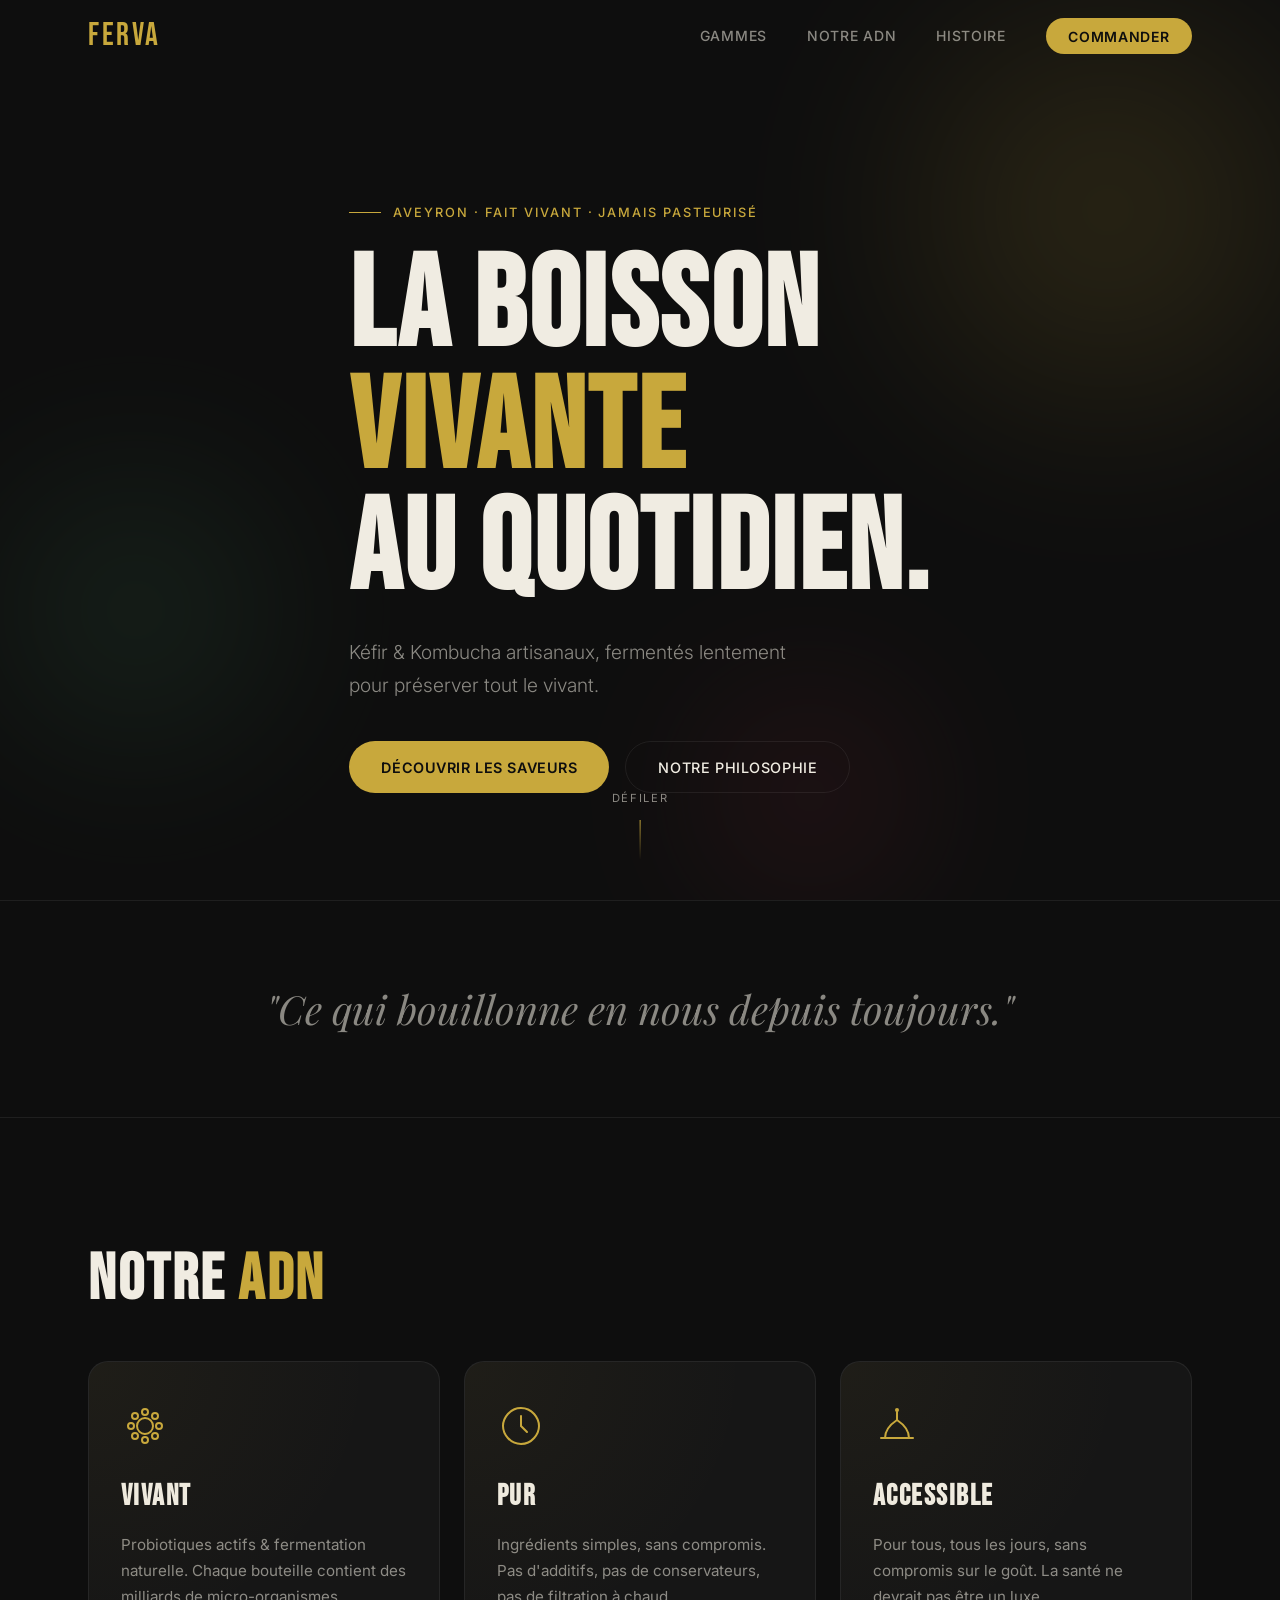
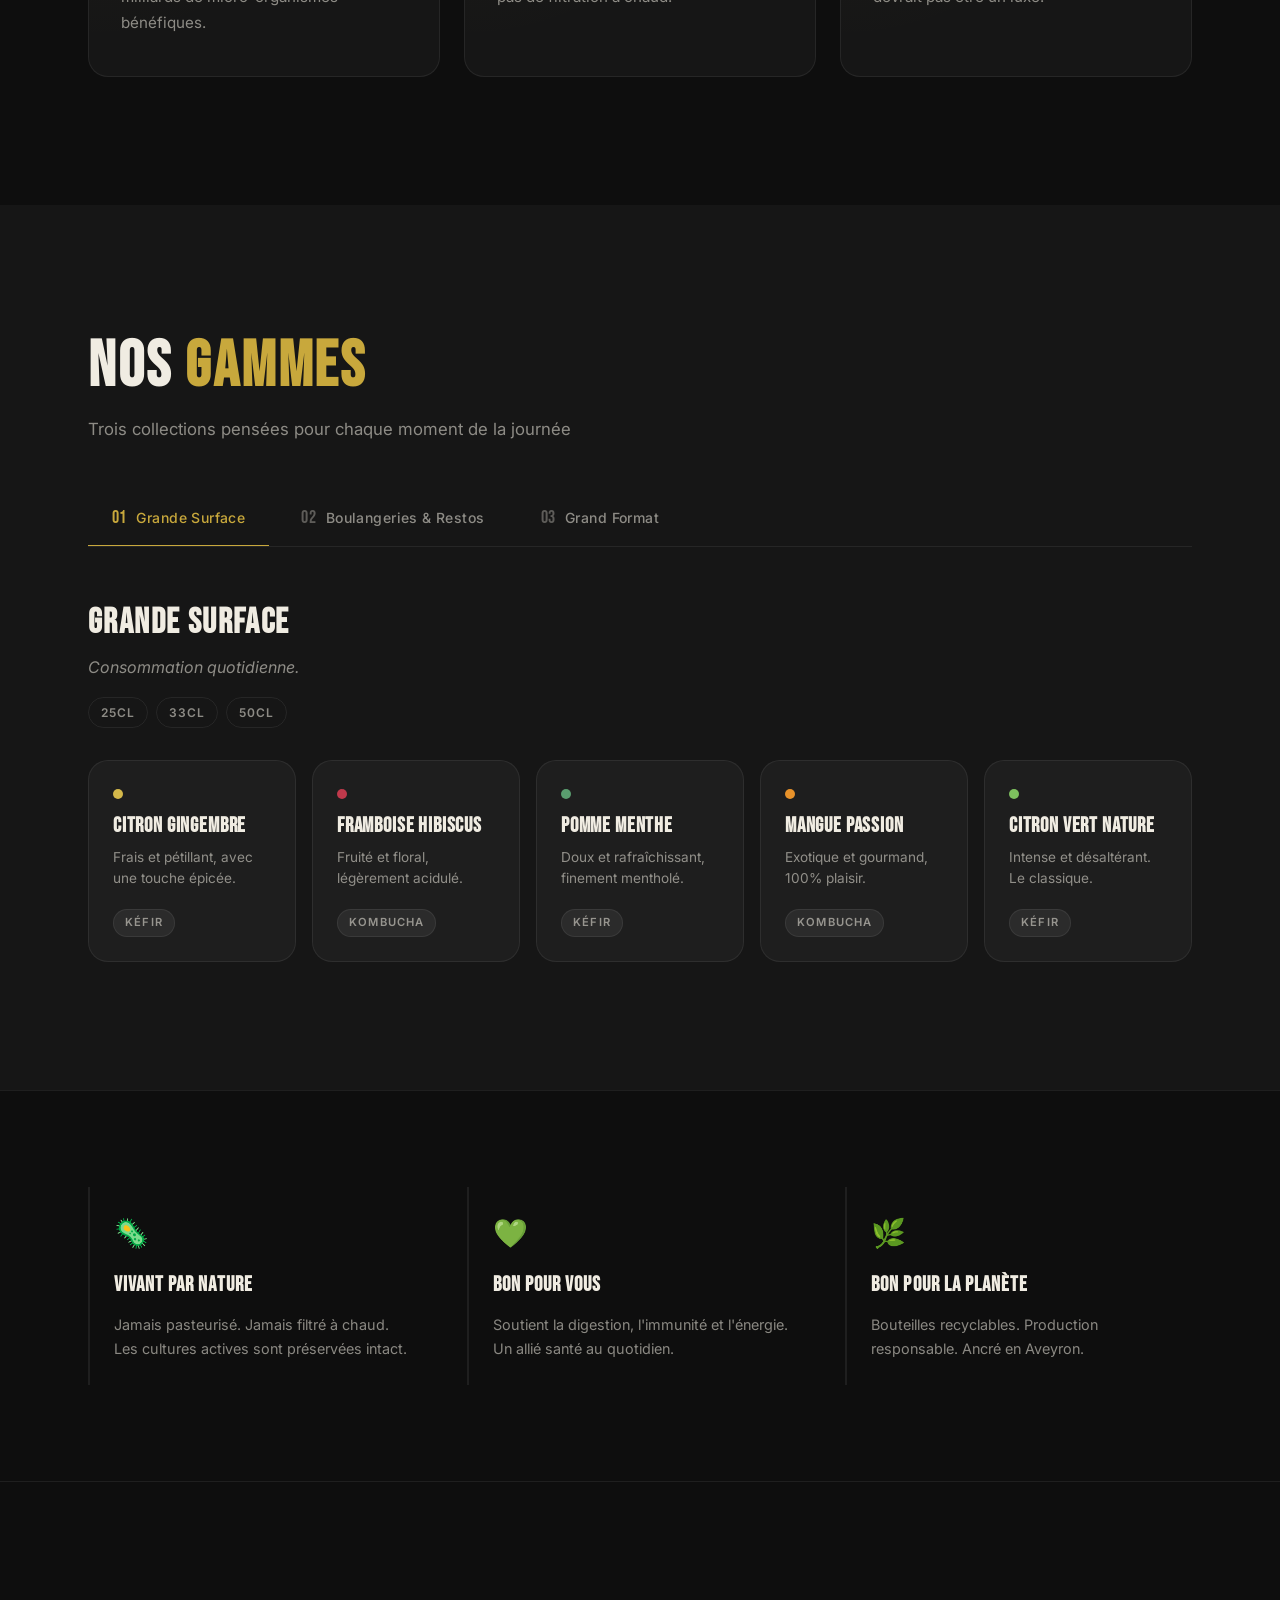
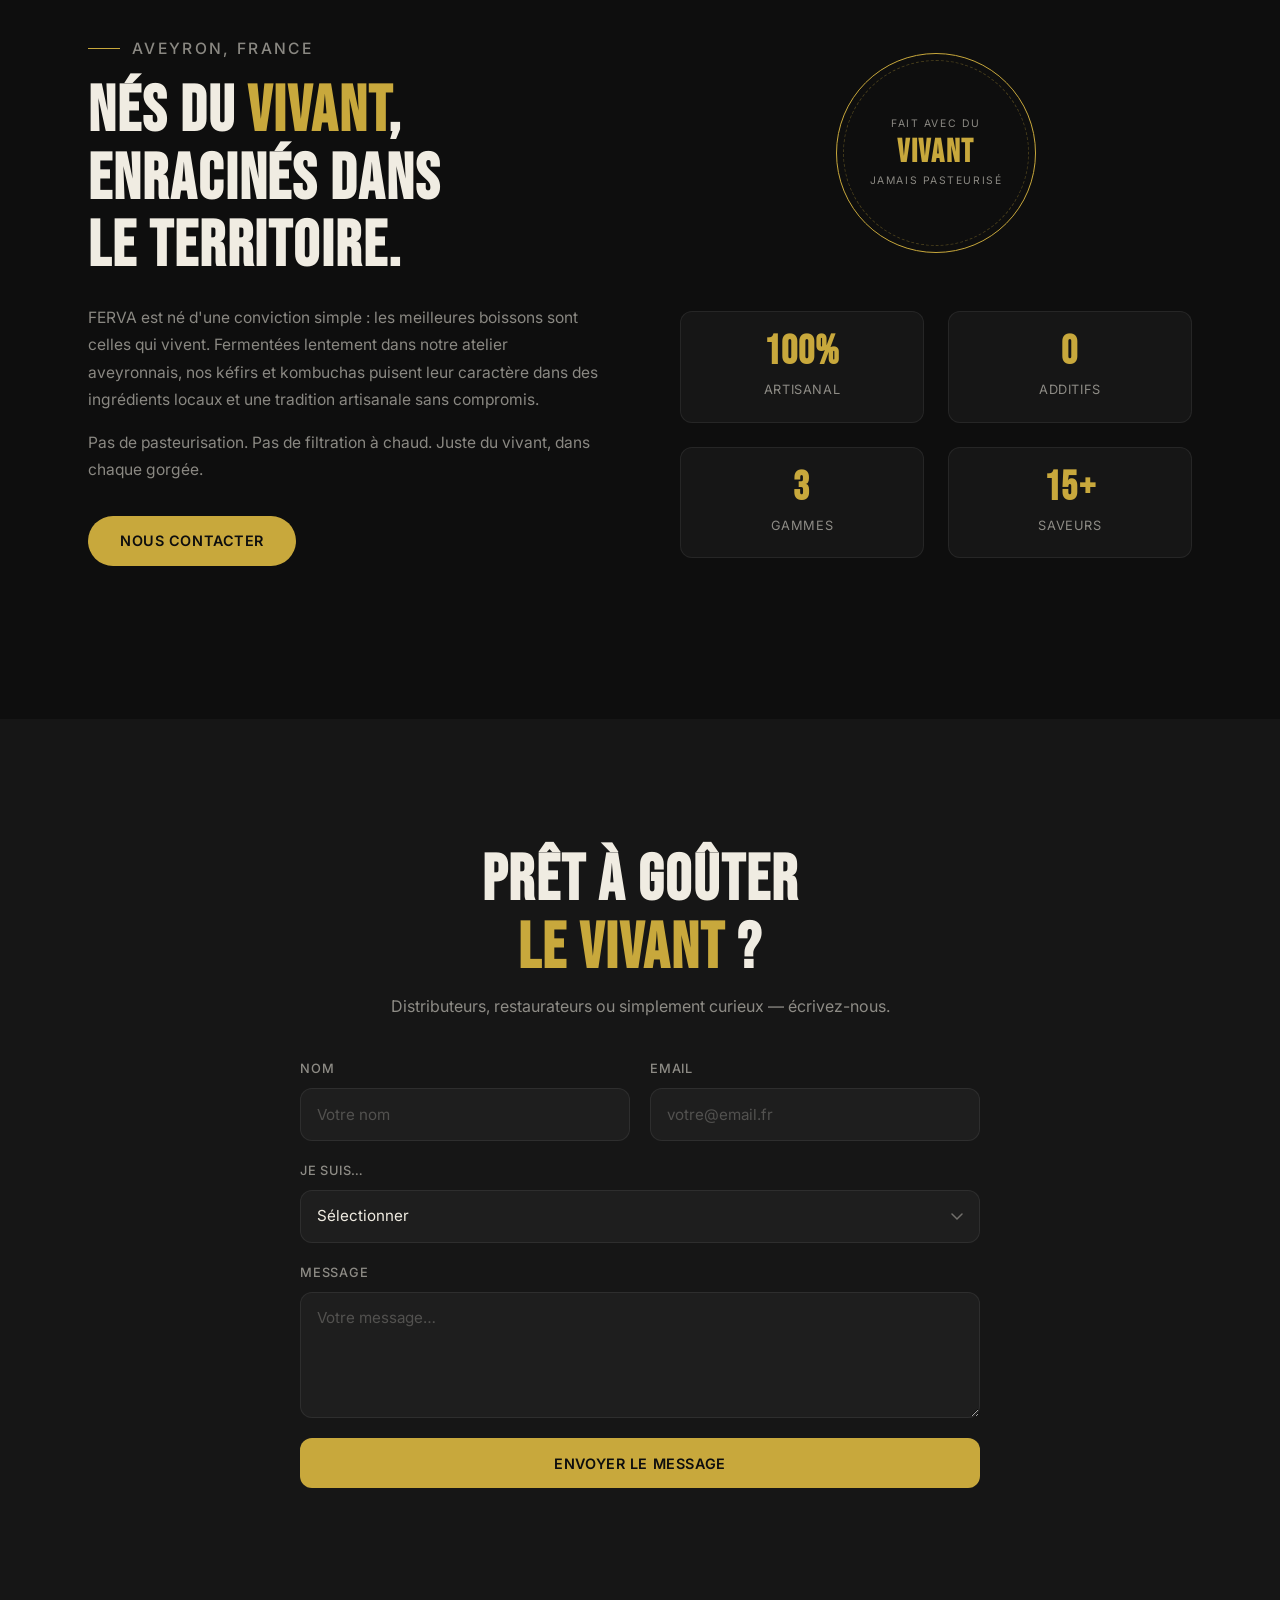
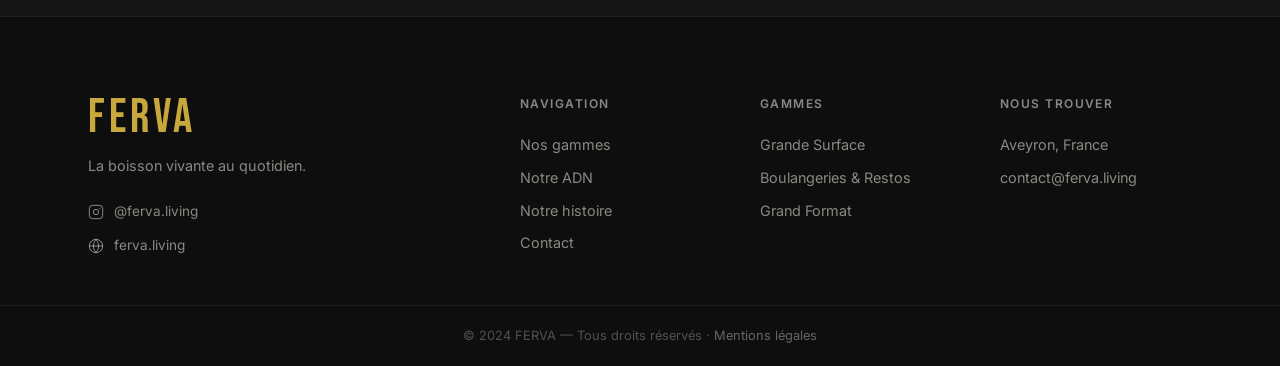
==== ferva-website/ferva-standalone.html @ 30a3aa85 "feat: version standalone tout-en-un (HTML + CSS + JS inline) https://claude.ai/code/session_018pB735" ====
<!DOCTYPE html>
<html lang="fr">
<head>
  <meta charset="UTF-8" />
  <meta name="viewport" content="width=device-width, initial-scale=1.0" />
  <title>FERVA — La Boisson Vivante</title>
  <meta name="description" content="FERVA, kéfir & kombucha artisanaux fabriqués en Aveyron. Jamais pasteurisé, toujours vivant." />
  <link rel="preconnect" href="https://fonts.googleapis.com" />
  <link rel="preconnect" href="https://fonts.gstatic.com" crossorigin />
  <link href="https://fonts.googleapis.com/css2?family=Bebas+Neue&family=Inter:wght@300;400;500;600&family=Playfair+Display:ital,wght@0,700;1,400&display=swap" rel="stylesheet" />
  <style>
/* ===== RESET & BASE ===== */
*, *::before, *::after { box-sizing: border-box; margin: 0; padding: 0; }

:root {
  --bg: #0e0e0e;
  --bg2: #161616;
  --bg3: #1e1e1e;
  --border: rgba(255,255,255,0.07);
  --text: #f0ece2;
  --text-muted: rgba(240,236,226,0.55);
  --accent: #c8a83c;
  --accent-light: #e2c96a;
  --accent-dark: #a0852a;
  --green: #4e9a6a;
  --radius: 12px;
  --radius-lg: 20px;
  --transition: 0.3s cubic-bezier(0.4, 0, 0.2, 1);
  --font-display: 'Bebas Neue', sans-serif;
  --font-body: 'Inter', sans-serif;
  --font-serif: 'Playfair Display', serif;
}

html { scroll-behavior: smooth; font-size: 16px; }

body {
  background: var(--bg);
  color: var(--text);
  font-family: var(--font-body);
  font-weight: 400;
  line-height: 1.6;
  overflow-x: hidden;
}

a { color: inherit; text-decoration: none; }
img { display: block; max-width: 100%; }
button { cursor: pointer; font: inherit; border: none; background: none; }

.container {
  max-width: 1200px;
  margin: 0 auto;
  padding: 0 clamp(1.5rem, 5vw, 3rem);
}

.accent { color: var(--accent); }

/* ===== NAVBAR ===== */
#navbar {
  position: fixed;
  top: 0; left: 0; right: 0;
  z-index: 100;
  padding: 1.25rem 0;
  transition: background var(--transition), backdrop-filter var(--transition), padding var(--transition);
}

#navbar.scrolled {
  background: rgba(14, 14, 14, 0.9);
  backdrop-filter: blur(12px);
  -webkit-backdrop-filter: blur(12px);
  padding: 0.75rem 0;
  border-bottom: 1px solid var(--border);
}

.nav-inner {
  max-width: 1200px;
  margin: 0 auto;
  padding: 0 clamp(1.5rem, 5vw, 3rem);
  display: flex;
  align-items: center;
  justify-content: space-between;
}

.logo {
  font-family: var(--font-display);
  font-size: 2rem;
  letter-spacing: 0.08em;
  color: var(--accent);
  line-height: 1;
}

.nav-links {
  display: flex;
  align-items: center;
  gap: 2.5rem;
  list-style: none;
}

.nav-links a {
  font-size: 0.875rem;
  font-weight: 500;
  letter-spacing: 0.05em;
  text-transform: uppercase;
  color: var(--text-muted);
  transition: color var(--transition);
}

.nav-links a:hover { color: var(--text); }

.btn-nav {
  background: var(--accent);
  color: var(--bg) !important;
  padding: 0.6rem 1.4rem;
  border-radius: 50px;
  font-weight: 600 !important;
  transition: background var(--transition), transform var(--transition) !important;
}

.btn-nav:hover { background: var(--accent-light) !important; transform: translateY(-1px); }

.burger { display: none; flex-direction: column; gap: 5px; padding: 4px; }

.burger span {
  display: block; width: 24px; height: 2px;
  background: var(--text); border-radius: 2px;
  transition: transform var(--transition), opacity var(--transition);
}

/* ===== BUTTONS ===== */
.btn-primary {
  display: inline-flex; align-items: center; gap: 0.5rem;
  background: var(--accent); color: #0e0e0e;
  font-weight: 600; font-size: 0.9rem;
  letter-spacing: 0.04em; text-transform: uppercase;
  padding: 0.85rem 2rem; border-radius: 50px;
  transition: background var(--transition), transform var(--transition), box-shadow var(--transition);
}

.btn-primary:hover {
  background: var(--accent-light);
  transform: translateY(-2px);
  box-shadow: 0 8px 32px rgba(200, 168, 60, 0.3);
}

.btn-ghost {
  display: inline-flex; align-items: center; gap: 0.5rem;
  background: transparent; color: var(--text);
  font-weight: 500; font-size: 0.9rem;
  letter-spacing: 0.04em; text-transform: uppercase;
  padding: 0.85rem 2rem; border-radius: 50px;
  border: 1px solid var(--border);
  transition: border-color var(--transition), background var(--transition), transform var(--transition);
}

.btn-ghost:hover {
  border-color: var(--accent);
  background: rgba(200,168,60,0.06);
  transform: translateY(-2px);
}

.btn-full { width: 100%; justify-content: center; border-radius: var(--radius); }

/* ===== SECTION TITLES ===== */
.section-title {
  font-family: var(--font-display);
  font-size: clamp(2.5rem, 5vw, 4rem);
  letter-spacing: 0.04em; line-height: 1.05; margin-bottom: 1rem;
}

.section-sub { color: var(--text-muted); font-size: 1.05rem; margin-bottom: 3rem; max-width: 500px; }

/* ===== HERO ===== */
#hero {
  position: relative; min-height: 100svh;
  display: flex; align-items: center;
  overflow: hidden; padding-top: 6rem;
}

.hero-bg { position: absolute; inset: 0; pointer-events: none; }

.bubble {
  position: absolute; border-radius: 50%;
  filter: blur(80px); opacity: 0.18;
  animation: float 8s ease-in-out infinite;
}

.b1 { width: 600px; height: 600px; background: radial-gradient(circle, #c8a83c, transparent 70%); top: -10%; right: -10%; animation-delay: 0s; }
.b2 { width: 400px; height: 400px; background: radial-gradient(circle, #4e9a6a, transparent 70%); bottom: 10%; left: -5%; animation-delay: 3s; }
.b3 { width: 300px; height: 300px; background: radial-gradient(circle, #c0394b, transparent 70%); bottom: -5%; right: 25%; animation-delay: 5s; }

@keyframes float {
  0%, 100% { transform: translateY(0) scale(1); }
  50% { transform: translateY(-30px) scale(1.05); }
}

.hero-content { position: relative; z-index: 1; max-width: 1200px; margin: 0 auto; padding: 0 clamp(1.5rem, 5vw, 3rem); }

.hero-eyebrow {
  font-size: 0.8rem; font-weight: 500;
  letter-spacing: 0.15em; text-transform: uppercase;
  color: var(--accent); margin-bottom: 1.5rem;
  display: flex; align-items: center; gap: 0.75rem;
}

.hero-eyebrow::before { content: ''; display: block; width: 32px; height: 1px; background: var(--accent); }

h1 {
  font-family: var(--font-display);
  font-size: clamp(4rem, 10vw, 9rem);
  line-height: 0.95; letter-spacing: 0.02em; margin-bottom: 1.5rem;
}

.hero-sub { font-size: clamp(1rem, 2vw, 1.2rem); color: var(--text-muted); max-width: 480px; margin-bottom: 2.5rem; font-weight: 300; line-height: 1.7; }

.hero-cta { display: flex; gap: 1rem; flex-wrap: wrap; }

.hero-scroll {
  position: absolute; bottom: 2.5rem; left: 50%; transform: translateX(-50%);
  display: flex; flex-direction: column; align-items: center; gap: 0.75rem; z-index: 1;
}

.hero-scroll span { font-size: 0.7rem; letter-spacing: 0.15em; text-transform: uppercase; color: var(--text-muted); }

.scroll-line {
  width: 1px; height: 40px;
  background: linear-gradient(to bottom, var(--accent), transparent);
  animation: scrollPulse 2s ease-in-out infinite;
}

@keyframes scrollPulse {
  0%, 100% { opacity: 0.4; transform: scaleY(1); }
  50% { opacity: 1; transform: scaleY(1.1); }
}

/* ===== MANIFESTE ===== */
#manifeste { padding: 5rem 0; border-top: 1px solid var(--border); border-bottom: 1px solid var(--border); }

.manifeste-text {
  font-family: var(--font-serif); font-style: italic;
  font-size: clamp(1.5rem, 4vw, 2.5rem);
  color: var(--text-muted); text-align: center;
  max-width: 800px; margin: 0 auto; line-height: 1.4;
}

/* ===== VALEURS ===== */
#valeurs { padding: clamp(5rem, 10vw, 8rem) 0; }

.valeurs-grid { display: grid; grid-template-columns: repeat(auto-fit, minmax(280px, 1fr)); gap: 1.5rem; margin-top: 3rem; }

.valeur-card {
  background: var(--bg2); border: 1px solid var(--border);
  border-radius: var(--radius-lg); padding: 2.5rem 2rem;
  transition: border-color var(--transition), transform var(--transition);
  position: relative; overflow: hidden;
}

.valeur-card::before {
  content: ''; position: absolute; inset: 0;
  background: radial-gradient(circle at top left, rgba(200,168,60,0.05), transparent 60%);
  pointer-events: none;
}

.valeur-card:hover { border-color: rgba(200,168,60,0.3); transform: translateY(-4px); }

.valeur-icon { width: 48px; height: 48px; color: var(--accent); margin-bottom: 1.5rem; }

.valeur-card h3 { font-family: var(--font-display); font-size: 1.8rem; letter-spacing: 0.05em; margin-bottom: 0.75rem; }
.valeur-card p { color: var(--text-muted); font-size: 0.95rem; line-height: 1.7; }

/* ===== GAMMES ===== */
#gammes { padding: clamp(5rem, 10vw, 8rem) 0; background: var(--bg2); }

.tabs-wrapper { margin-top: 2.5rem; }

.tabs {
  display: flex; gap: 0.5rem;
  border-bottom: 1px solid var(--border);
  margin-bottom: 3rem; overflow-x: auto; scrollbar-width: none;
}
.tabs::-webkit-scrollbar { display: none; }

.tab {
  display: flex; align-items: baseline; gap: 0.6rem;
  padding: 1rem 1.5rem; font-size: 0.875rem; font-weight: 500;
  color: var(--text-muted); border-bottom: 2px solid transparent;
  margin-bottom: -1px; white-space: nowrap;
  transition: color var(--transition), border-color var(--transition);
  letter-spacing: 0.03em;
}
.tab:hover { color: var(--text); }
.tab.active { color: var(--accent); border-bottom-color: var(--accent); }

.tab-num { font-family: var(--font-display); font-size: 1.1rem; line-height: 1; color: inherit; opacity: 0.6; }
.tab.active .tab-num { opacity: 1; }

.tab-panel { display: none; }
.tab-panel.active { display: block; animation: fadeInUp 0.4s ease both; }

@keyframes fadeInUp {
  from { opacity: 0; transform: translateY(16px); }
  to   { opacity: 1; transform: translateY(0); }
}

.gamme-header { margin-bottom: 2rem; }
.gamme-header h3 { font-family: var(--font-display); font-size: 2.2rem; letter-spacing: 0.04em; margin-bottom: 0.25rem; }
.gamme-desc { color: var(--text-muted); font-style: italic; margin-bottom: 1rem; }

.formats { display: flex; gap: 0.5rem; }
.formats span {
  font-size: 0.75rem; font-weight: 600; letter-spacing: 0.08em; text-transform: uppercase;
  padding: 0.3rem 0.75rem; border: 1px solid var(--border); border-radius: 50px; color: var(--text-muted);
}

.produits-grid { display: grid; grid-template-columns: repeat(auto-fill, minmax(200px, 1fr)); gap: 1rem; }

.produit-card {
  position: relative; background: var(--bg3); border: 1px solid var(--border);
  border-radius: var(--radius-lg); padding: 1.75rem 1.5rem 1.5rem;
  transition: border-color var(--transition), transform var(--transition), box-shadow var(--transition);
  overflow: hidden; cursor: default;
}

.produit-color { position: absolute; inset: 0; opacity: 0; transition: opacity var(--transition); }
.produit-card:hover .produit-color { opacity: 1; }
.produit-card:hover { transform: translateY(-4px); box-shadow: 0 12px 40px rgba(0,0,0,0.4); }

.produit-dot { width: 10px; height: 10px; border-radius: 50%; margin-bottom: 1rem; position: relative; z-index: 1; }

.produit-card h4 { font-family: var(--font-display); font-size: 1.3rem; letter-spacing: 0.04em; line-height: 1.1; margin-bottom: 0.6rem; position: relative; z-index: 1; }
.produit-card p { font-size: 0.85rem; color: var(--text-muted); line-height: 1.5; margin-bottom: 1.25rem; position: relative; z-index: 1; }

.produit-tag {
  display: inline-block; font-size: 0.7rem; font-weight: 600;
  letter-spacing: 0.1em; text-transform: uppercase;
  padding: 0.25rem 0.7rem; border-radius: 50px;
  background: rgba(255,255,255,0.06); border: 1px solid var(--border);
  color: var(--text-muted); position: relative; z-index: 1;
}

/* ===== BIENFAITS ===== */
#bienfaits { padding: clamp(4rem, 8vw, 6rem) 0; border-top: 1px solid var(--border); border-bottom: 1px solid var(--border); }

.bienfaits-grid { display: grid; grid-template-columns: repeat(auto-fit, minmax(240px, 1fr)); gap: 2rem; }

.bienfait {
  display: flex; flex-direction: column; gap: 0.75rem;
  padding: 1.5rem; border-left: 2px solid var(--border);
  transition: border-color var(--transition);
}
.bienfait:hover { border-left-color: var(--accent); }
.bienfait-icon { font-size: 1.75rem; }
.bienfait h4 { font-family: var(--font-display); font-size: 1.3rem; letter-spacing: 0.05em; }
.bienfait p { font-size: 0.9rem; color: var(--text-muted); line-height: 1.65; }

/* ===== HISTOIRE ===== */
#histoire { padding: clamp(5rem, 12vw, 10rem) 0; }

.histoire-inner { display: grid; grid-template-columns: 1fr 1fr; gap: 5rem; align-items: center; }

.histoire-eyebrow {
  font-size: 0.8rem; font-weight: 500; letter-spacing: 0.15em; text-transform: uppercase;
  color: var(--accent); margin-bottom: 1.5rem;
  display: flex; align-items: center; gap: 0.75rem;
}
.histoire-eyebrow::before { content: ''; display: block; width: 32px; height: 1px; background: var(--accent); }

.histoire-text h2 { font-family: var(--font-display); font-size: clamp(2.5rem, 5vw, 4rem); line-height: 1.05; letter-spacing: 0.03em; margin-bottom: 1.5rem; }
.histoire-text p { color: var(--text-muted); margin-bottom: 1rem; font-size: 0.975rem; line-height: 1.75; }
.histoire-text .btn-primary { margin-top: 1rem; }

.histoire-visual { display: flex; flex-direction: column; align-items: center; gap: 3rem; }

.histoire-badge { position: relative; width: 220px; height: 220px; display: flex; align-items: center; justify-content: center; }

.badge-ring {
  width: 200px; height: 200px; border-radius: 50%;
  border: 1px solid var(--accent);
  display: flex; flex-direction: column; align-items: center; justify-content: center;
  gap: 0.25rem; text-align: center; padding: 1.5rem;
  animation: spin 20s linear infinite; position: relative;
}
.badge-ring::before {
  content: ''; position: absolute; inset: 6px; border-radius: 50%;
  border: 1px dashed rgba(200,168,60,0.3);
}
.badge-ring span { font-size: 0.65rem; letter-spacing: 0.15em; text-transform: uppercase; color: var(--text-muted); }
.badge-ring strong { font-family: var(--font-display); font-size: 2rem; color: var(--accent); letter-spacing: 0.05em; line-height: 1; }

@keyframes spin { from { transform: rotate(0deg); } to { transform: rotate(360deg); } }

.histoire-stats { display: grid; grid-template-columns: 1fr 1fr; gap: 1.5rem; width: 100%; }

.stat {
  background: var(--bg2); border: 1px solid var(--border);
  border-radius: var(--radius); padding: 1.25rem 1.5rem;
  text-align: center; transition: border-color var(--transition);
}
.stat:hover { border-color: rgba(200,168,60,0.3); }
.stat strong { display: block; font-family: var(--font-display); font-size: 2.5rem; color: var(--accent); letter-spacing: 0.03em; line-height: 1; margin-bottom: 0.25rem; }
.stat span { font-size: 0.8rem; color: var(--text-muted); letter-spacing: 0.05em; text-transform: uppercase; }

/* ===== CONTACT ===== */
#contact { padding: clamp(5rem, 10vw, 8rem) 0; background: var(--bg2); }

.contact-card { max-width: 680px; margin: 0 auto; text-align: center; }
.contact-card h2 { font-family: var(--font-display); font-size: clamp(2.5rem, 5vw, 4rem); letter-spacing: 0.03em; line-height: 1.05; margin-bottom: 0.75rem; }
.contact-card > p { color: var(--text-muted); margin-bottom: 2.5rem; font-size: 1rem; }

.contact-form { text-align: left; display: flex; flex-direction: column; gap: 1.25rem; }
.form-row { display: grid; grid-template-columns: 1fr 1fr; gap: 1.25rem; }
.form-group { display: flex; flex-direction: column; gap: 0.5rem; }

.form-group label { font-size: 0.8rem; font-weight: 500; letter-spacing: 0.06em; text-transform: uppercase; color: var(--text-muted); }

.form-group input, .form-group select, .form-group textarea {
  background: var(--bg3); border: 1px solid var(--border);
  border-radius: var(--radius); padding: 0.85rem 1rem;
  color: var(--text); font: inherit; font-size: 0.95rem;
  transition: border-color var(--transition), box-shadow var(--transition);
  appearance: none; outline: none; resize: vertical;
}

.form-group select {
  background-image: url("data:image/svg+xml,%3Csvg xmlns='http://www.w3.org/2000/svg' width='12' height='8' viewBox='0 0 12 8'%3E%3Cpath d='M1 1l5 5 5-5' stroke='rgba(240,236,226,0.4)' stroke-width='1.5' fill='none' stroke-linecap='round'/%3E%3C/svg%3E");
  background-repeat: no-repeat; background-position: right 1rem center; padding-right: 2.5rem;
}

.form-group input::placeholder, .form-group textarea::placeholder { color: rgba(240,236,226,0.25); }

.form-group input:focus, .form-group select:focus, .form-group textarea:focus {
  border-color: var(--accent); box-shadow: 0 0 0 3px rgba(200,168,60,0.12);
}

.form-success {
  background: rgba(78,154,106,0.12); border: 1px solid rgba(78,154,106,0.3);
  border-radius: var(--radius); padding: 1rem 1.25rem;
  color: #7fd4a0; font-size: 0.9rem; text-align: center; display: none;
}
.form-success.visible { display: block; animation: fadeInUp 0.4s ease both; }

/* ===== FOOTER ===== */
#footer { padding-top: clamp(3rem, 6vw, 5rem); border-top: 1px solid var(--border); }

.footer-inner { display: grid; grid-template-columns: 2fr 1fr 1fr 1fr; gap: 3rem; padding-bottom: 3rem; }

.footer-logo { font-family: var(--font-display); font-size: 3rem; letter-spacing: 0.08em; color: var(--accent); line-height: 1; margin-bottom: 0.75rem; }
.footer-brand p { color: var(--text-muted); font-size: 0.9rem; margin-bottom: 1.5rem; line-height: 1.6; }

.footer-socials { display: flex; flex-direction: column; gap: 0.75rem; }
.footer-socials a { display: flex; align-items: center; gap: 0.6rem; font-size: 0.85rem; color: var(--text-muted); transition: color var(--transition); }
.footer-socials a:hover { color: var(--accent); }
.footer-socials svg { width: 16px; height: 16px; flex-shrink: 0; }

.footer-nav h5 { font-size: 0.75rem; font-weight: 600; letter-spacing: 0.12em; text-transform: uppercase; color: var(--text-muted); margin-bottom: 1.25rem; }
.footer-nav ul { list-style: none; display: flex; flex-direction: column; gap: 0.6rem; }
.footer-nav li, .footer-nav a { font-size: 0.9rem; color: var(--text-muted); transition: color var(--transition); }
.footer-nav a:hover { color: var(--text); }

.footer-bottom { border-top: 1px solid var(--border); padding: 1.25rem 0; text-align: center; }
.footer-bottom p { font-size: 0.8rem; color: rgba(240,236,226,0.3); }
.footer-bottom a { color: rgba(240,236,226,0.4); transition: color var(--transition); }
.footer-bottom a:hover { color: var(--text-muted); }

/* ===== SCROLL ANIMATIONS ===== */
.reveal { opacity: 0; transform: translateY(24px); transition: opacity 0.7s ease, transform 0.7s ease; }
.reveal.visible { opacity: 1; transform: translateY(0); }

/* ===== RESPONSIVE ===== */
@media (max-width: 900px) {
  .histoire-inner { grid-template-columns: 1fr; gap: 3rem; }
  .histoire-visual { flex-direction: row; flex-wrap: wrap; justify-content: center; }
  .footer-inner { grid-template-columns: 1fr 1fr; gap: 2rem; }
  .footer-brand { grid-column: 1 / -1; }
}

@media (max-width: 640px) {
  .nav-links {
    position: fixed; top: 0; right: 0; bottom: 0; width: 80%; max-width: 320px;
    background: rgba(14,14,14,0.97); backdrop-filter: blur(20px); -webkit-backdrop-filter: blur(20px);
    flex-direction: column; align-items: flex-start; padding: 5rem 2rem 2rem; gap: 1.5rem;
    transform: translateX(100%); transition: transform 0.35s cubic-bezier(0.4, 0, 0.2, 1);
    border-left: 1px solid var(--border); z-index: 99;
  }
  .nav-links.open { transform: translateX(0); }
  .nav-links a { font-size: 1rem; }
  .burger { display: flex; z-index: 101; position: relative; }
  .burger.active span:nth-child(1) { transform: translateY(7px) rotate(45deg); }
  .burger.active span:nth-child(2) { opacity: 0; }
  .burger.active span:nth-child(3) { transform: translateY(-7px) rotate(-45deg); }
  h1 { font-size: clamp(3.5rem, 14vw, 6rem); }
  .hero-cta { flex-direction: column; align-items: flex-start; }
  .form-row { grid-template-columns: 1fr; }
  .footer-inner { grid-template-columns: 1fr; }
  .footer-brand { grid-column: auto; }
  .tabs { gap: 0; }
  .tab { padding: 0.85rem 1rem; font-size: 0.8rem; }
  .produits-grid { grid-template-columns: 1fr 1fr; }
  .histoire-stats { grid-template-columns: 1fr 1fr; }
}

@media (max-width: 400px) {
  .produits-grid { grid-template-columns: 1fr; }
}
  </style>
</head>
<body>

  <!-- NAV -->
  <nav id="navbar">
    <div class="nav-inner">
      <a href="#hero" class="logo">FERVA</a>
      <ul class="nav-links">
        <li><a href="#gammes">Gammes</a></li>
        <li><a href="#valeurs">Notre ADN</a></li>
        <li><a href="#histoire">Histoire</a></li>
        <li><a href="#contact" class="btn-nav">Commander</a></li>
      </ul>
      <button class="burger" aria-label="Menu" aria-expanded="false">
        <span></span><span></span><span></span>
      </button>
    </div>
  </nav>

  <!-- HERO -->
  <section id="hero">
    <div class="hero-bg">
      <div class="bubble b1"></div>
      <div class="bubble b2"></div>
      <div class="bubble b3"></div>
    </div>
    <div class="hero-content">
      <p class="hero-eyebrow">Aveyron · Fait vivant · Jamais pasteurisé</p>
      <h1>LA BOISSON<br /><span class="accent">VIVANTE</span><br />AU QUOTIDIEN.</h1>
      <p class="hero-sub">Kéfir &amp; Kombucha artisanaux, fermentés lentement pour préserver tout le vivant.</p>
      <div class="hero-cta">
        <a href="#gammes" class="btn-primary">Découvrir les saveurs</a>
        <a href="#valeurs" class="btn-ghost">Notre philosophie</a>
      </div>
    </div>
    <div class="hero-scroll">
      <span>Défiler</span>
      <div class="scroll-line"></div>
    </div>
  </section>

  <!-- MANIFESTE -->
  <section id="manifeste">
    <div class="container">
      <p class="manifeste-text">"Ce qui bouillonne en nous depuis toujours."</p>
    </div>
  </section>

  <!-- VALEURS -->
  <section id="valeurs">
    <div class="container">
      <h2 class="section-title">Notre <span class="accent">ADN</span></h2>
      <div class="valeurs-grid">
        <div class="valeur-card">
          <div class="valeur-icon">
            <svg viewBox="0 0 48 48" fill="none" xmlns="http://www.w3.org/2000/svg">
              <circle cx="24" cy="24" r="8" stroke="currentColor" stroke-width="2"/>
              <circle cx="24" cy="10" r="3" stroke="currentColor" stroke-width="2"/>
              <circle cx="24" cy="38" r="3" stroke="currentColor" stroke-width="2"/>
              <circle cx="10" cy="24" r="3" stroke="currentColor" stroke-width="2"/>
              <circle cx="38" cy="24" r="3" stroke="currentColor" stroke-width="2"/>
              <circle cx="14" cy="14" r="3" stroke="currentColor" stroke-width="2"/>
              <circle cx="34" cy="34" r="3" stroke="currentColor" stroke-width="2"/>
              <circle cx="34" cy="14" r="3" stroke="currentColor" stroke-width="2"/>
              <circle cx="14" cy="34" r="3" stroke="currentColor" stroke-width="2"/>
            </svg>
          </div>
          <h3>Vivant</h3>
          <p>Probiotiques actifs &amp; fermentation naturelle. Chaque bouteille contient des milliards de micro-organismes bénéfiques.</p>
        </div>
        <div class="valeur-card">
          <div class="valeur-icon">
            <svg viewBox="0 0 48 48" fill="none" xmlns="http://www.w3.org/2000/svg">
              <path d="M24 6C13 6 6 16 6 24C6 32 13 42 24 42C35 42 42 32 42 24C42 16 35 6 24 6Z" stroke="currentColor" stroke-width="2"/>
              <path d="M24 14V24L30 30" stroke="currentColor" stroke-width="2" stroke-linecap="round"/>
            </svg>
          </div>
          <h3>Pur</h3>
          <p>Ingrédients simples, sans compromis. Pas d'additifs, pas de conservateurs, pas de filtration à chaud.</p>
        </div>
        <div class="valeur-card">
          <div class="valeur-icon">
            <svg viewBox="0 0 48 48" fill="none" xmlns="http://www.w3.org/2000/svg">
              <path d="M12 36C12 28 18 22 24 18C30 22 36 28 36 36" stroke="currentColor" stroke-width="2" stroke-linecap="round"/>
              <path d="M24 18V10" stroke="currentColor" stroke-width="2" stroke-linecap="round"/>
              <circle cx="24" cy="8" r="2" fill="currentColor"/>
              <path d="M8 36H40" stroke="currentColor" stroke-width="2" stroke-linecap="round"/>
            </svg>
          </div>
          <h3>Accessible</h3>
          <p>Pour tous, tous les jours, sans compromis sur le goût. La santé ne devrait pas être un luxe.</p>
        </div>
      </div>
    </div>
  </section>

  <!-- GAMMES -->
  <section id="gammes">
    <div class="container">
      <h2 class="section-title">Nos <span class="accent">Gammes</span></h2>
      <p class="section-sub">Trois collections pensées pour chaque moment de la journée</p>
      <div class="tabs-wrapper">
        <div class="tabs" role="tablist">
          <button class="tab active" data-tab="grande-surface" role="tab" aria-selected="true">
            <span class="tab-num">01</span><span class="tab-label">Grande Surface</span>
          </button>
          <button class="tab" data-tab="resto" role="tab" aria-selected="false">
            <span class="tab-num">02</span><span class="tab-label">Boulangeries &amp; Restos</span>
          </button>
          <button class="tab" data-tab="grand-format" role="tab" aria-selected="false">
            <span class="tab-num">03</span><span class="tab-label">Grand Format</span>
          </button>
        </div>

        <div class="tab-panel active" id="tab-grande-surface" role="tabpanel">
          <div class="gamme-header"><div>
            <h3>Grande Surface</h3>
            <p class="gamme-desc">Consommation quotidienne.</p>
            <div class="formats"><span>25cl</span><span>33cl</span><span>50cl</span></div>
          </div></div>
          <div class="produits-grid">
            <div class="produit-card" style="--accent:#d4b84a">
              <div class="produit-color" style="background:linear-gradient(135deg,#d4b84a22,#d4b84a44)"></div>
              <div class="produit-dot" style="background:#d4b84a"></div>
              <h4>Citron Gingembre</h4><p>Frais et pétillant, avec une touche épicée.</p>
              <span class="produit-tag">Kéfir</span>
            </div>
            <div class="produit-card" style="--accent:#c0394b">
              <div class="produit-color" style="background:linear-gradient(135deg,#c0394b22,#c0394b44)"></div>
              <div class="produit-dot" style="background:#c0394b"></div>
              <h4>Framboise Hibiscus</h4><p>Fruité et floral, légèrement acidulé.</p>
              <span class="produit-tag">Kombucha</span>
            </div>
            <div class="produit-card" style="--accent:#5a9e6f">
              <div class="produit-color" style="background:linear-gradient(135deg,#5a9e6f22,#5a9e6f44)"></div>
              <div class="produit-dot" style="background:#5a9e6f"></div>
              <h4>Pomme Menthe</h4><p>Doux et rafraîchissant, finement mentholé.</p>
              <span class="produit-tag">Kéfir</span>
            </div>
            <div class="produit-card" style="--accent:#e8922a">
              <div class="produit-color" style="background:linear-gradient(135deg,#e8922a22,#e8922a44)"></div>
              <div class="produit-dot" style="background:#e8922a"></div>
              <h4>Mangue Passion</h4><p>Exotique et gourmand, 100% plaisir.</p>
              <span class="produit-tag">Kombucha</span>
            </div>
            <div class="produit-card" style="--accent:#7dbf5e">
              <div class="produit-color" style="background:linear-gradient(135deg,#7dbf5e22,#7dbf5e44)"></div>
              <div class="produit-dot" style="background:#7dbf5e"></div>
              <h4>Citron Vert Nature</h4><p>Intense et désaltérant. Le classique.</p>
              <span class="produit-tag">Kéfir</span>
            </div>
          </div>
        </div>

        <div class="tab-panel" id="tab-resto" role="tabpanel">
          <div class="gamme-header"><div>
            <h3>Boulangeries &amp; Restaurants</h3>
            <p class="gamme-desc">Accords &amp; plaisir.</p>
            <div class="formats"><span>25cl</span><span>33cl</span><span>50cl</span></div>
          </div></div>
          <div class="produits-grid">
            <div class="produit-card" style="--accent:#d4627a">
              <div class="produit-color" style="background:linear-gradient(135deg,#d4627a22,#d4627a44)"></div>
              <div class="produit-dot" style="background:#d4627a"></div>
              <h4>Fraise Basilic</h4><p>Fraise juteuse et basilic frais, tout en délicatesse.</p>
              <span class="produit-tag">Kéfir</span>
            </div>
            <div class="produit-card" style="--accent:#e8b87a">
              <div class="produit-color" style="background:linear-gradient(135deg,#e8b87a22,#e8b87a44)"></div>
              <div class="produit-dot" style="background:#e8b87a"></div>
              <h4>Pêche Verveine</h4><p>Ronde et douce, avec une note herbacée.</p>
              <span class="produit-tag">Kombucha</span>
            </div>
            <div class="produit-card" style="--accent:#b8d48a">
              <div class="produit-color" style="background:linear-gradient(135deg,#b8d48a22,#b8d48a44)"></div>
              <div class="produit-dot" style="background:#b8d48a"></div>
              <h4>Poire Thym</h4><p>Subtil et aromatique, élégant.</p>
              <span class="produit-tag">Kéfir</span>
            </div>
            <div class="produit-card" style="--accent:#d4a84a">
              <div class="produit-color" style="background:linear-gradient(135deg,#d4a84a22,#d4a84a44)"></div>
              <div class="produit-dot" style="background:#d4a84a"></div>
              <h4>Citron Miel</h4><p>Doux et réconfortant, parfait avec les douceurs.</p>
              <span class="produit-tag">Kombucha</span>
            </div>
            <div class="produit-card" style="--accent:#e87a6a">
              <div class="produit-color" style="background:linear-gradient(135deg,#e87a6a22,#e87a6a44)"></div>
              <div class="produit-dot" style="background:#e87a6a"></div>
              <h4>Pamplemousse Romarin</h4><p>Tonique et raffiné, une amertume maîtrisée.</p>
              <span class="produit-tag">Kéfir</span>
            </div>
          </div>
        </div>

        <div class="tab-panel" id="tab-grand-format" role="tabpanel">
          <div class="gamme-header"><div>
            <h3>Grand Format Particuliers</h3>
            <p class="gamme-desc">À partager.</p>
            <div class="formats"><span>75cl</span><span>1L</span></div>
          </div></div>
          <div class="produits-grid">
            <div class="produit-card" style="--accent:#8fd4a0">
              <div class="produit-color" style="background:linear-gradient(135deg,#8fd4a022,#8fd4a044)"></div>
              <div class="produit-dot" style="background:#8fd4a0"></div>
              <h4>Citron Concombre</h4><p>Léger et hydratant, parfait à table.</p>
              <span class="produit-tag">Kéfir</span>
            </div>
            <div class="produit-card" style="--accent:#9b7ec8">
              <div class="produit-color" style="background:linear-gradient(135deg,#9b7ec822,#9b7ec844)"></div>
              <div class="produit-dot" style="background:#9b7ec8"></div>
              <h4>Myrtille Lavande</h4><p>Floral et fruité, douceur et profondeur.</p>
              <span class="produit-tag">Kombucha</span>
            </div>
            <div class="produit-card" style="--accent:#d4a040">
              <div class="produit-color" style="background:linear-gradient(135deg,#d4a04022,#d4a04044)"></div>
              <div class="produit-dot" style="background:#d4a040"></div>
              <h4>Gingembre Curcuma</h4><p>Épicé et revigorant, effet naturel.</p>
              <span class="produit-tag">Kéfir</span>
            </div>
            <div class="produit-card" style="--accent:#5ab878">
              <div class="produit-color" style="background:linear-gradient(135deg,#5ab87822,#5ab87844)"></div>
              <div class="produit-dot" style="background:#5ab878"></div>
              <h4>Ananas Menthe</h4><p>Tropical et rafraîchissant, ensoleillé.</p>
              <span class="produit-tag">Kombucha</span>
            </div>
            <div class="produit-card" style="--accent:#6a3a8a">
              <div class="produit-color" style="background:linear-gradient(135deg,#6a3a8a22,#6a3a8a44)"></div>
              <div class="produit-dot" style="background:#6a3a8a"></div>
              <h4>Cassis Baies de Sureau</h4><p>Profond et gourmand, riche en antioxydants.</p>
              <span class="produit-tag">Kombucha</span>
            </div>
          </div>
        </div>
      </div>
    </div>
  </section>

  <!-- BIENFAITS -->
  <section id="bienfaits">
    <div class="container">
      <div class="bienfaits-grid">
        <div class="bienfait">
          <div class="bienfait-icon">🦠</div>
          <h4>Vivant par nature</h4>
          <p>Jamais pasteurisé. Jamais filtré à chaud. Les cultures actives sont préservées intact.</p>
        </div>
        <div class="bienfait">
          <div class="bienfait-icon">💚</div>
          <h4>Bon pour vous</h4>
          <p>Soutient la digestion, l'immunité et l'énergie. Un allié santé au quotidien.</p>
        </div>
        <div class="bienfait">
          <div class="bienfait-icon">🌿</div>
          <h4>Bon pour la planète</h4>
          <p>Bouteilles recyclables. Production responsable. Ancré en Aveyron.</p>
        </div>
      </div>
    </div>
  </section>

  <!-- HISTOIRE -->
  <section id="histoire">
    <div class="container histoire-inner">
      <div class="histoire-text">
        <p class="histoire-eyebrow">Aveyron, France</p>
        <h2>Nés du <span class="accent">vivant</span>,<br />enracinés dans<br />le territoire.</h2>
        <p>FERVA est né d'une conviction simple : les meilleures boissons sont celles qui vivent. Fermentées lentement dans notre atelier aveyronnais, nos kéfirs et kombuchas puisent leur caractère dans des ingrédients locaux et une tradition artisanale sans compromis.</p>
        <p>Pas de pasteurisation. Pas de filtration à chaud. Juste du vivant, dans chaque gorgée.</p>
        <a href="#contact" class="btn-primary">Nous contacter</a>
      </div>
      <div class="histoire-visual">
        <div class="histoire-badge">
          <div class="badge-ring">
            <span>FAIT AVEC DU</span>
            <strong>VIVANT</strong>
            <span>JAMAIS PASTEURISÉ</span>
          </div>
        </div>
        <div class="histoire-stats">
          <div class="stat"><strong>100%</strong><span>Artisanal</span></div>
          <div class="stat"><strong>0</strong><span>Additifs</span></div>
          <div class="stat"><strong>3</strong><span>Gammes</span></div>
          <div class="stat"><strong>15+</strong><span>Saveurs</span></div>
        </div>
      </div>
    </div>
  </section>

  <!-- CONTACT -->
  <section id="contact">
    <div class="container">
      <div class="contact-card">
        <h2>Prêt à goûter<br /><span class="accent">le vivant</span>&nbsp;?</h2>
        <p>Distributeurs, restaurateurs ou simplement curieux — écrivez-nous.</p>
        <form class="contact-form" novalidate>
          <div class="form-row">
            <div class="form-group">
              <label for="nom">Nom</label>
              <input type="text" id="nom" name="nom" placeholder="Votre nom" autocomplete="name" required />
            </div>
            <div class="form-group">
              <label for="email">Email</label>
              <input type="email" id="email" name="email" placeholder="votre@email.fr" autocomplete="email" required />
            </div>
          </div>
          <div class="form-group">
            <label for="sujet">Je suis…</label>
            <select id="sujet" name="sujet">
              <option value="">Sélectionner</option>
              <option>Un particulier</option>
              <option>Un restaurateur / boulanger</option>
              <option>Un distributeur / revendeur</option>
              <option>Un journaliste / influenceur</option>
              <option>Autre</option>
            </select>
          </div>
          <div class="form-group">
            <label for="message">Message</label>
            <textarea id="message" name="message" rows="4" placeholder="Votre message…" required></textarea>
          </div>
          <button type="submit" class="btn-primary btn-full">Envoyer le message</button>
        </form>
      </div>
    </div>
  </section>

  <!-- FOOTER -->
  <footer id="footer">
    <div class="container footer-inner">
      <div class="footer-brand">
        <div class="footer-logo">FERVA</div>
        <p>La boisson vivante au quotidien.</p>
        <div class="footer-socials">
          <a href="https://instagram.com/ferva.living" target="_blank" rel="noopener">
            <svg viewBox="0 0 24 24" fill="none" stroke="currentColor" stroke-width="1.5">
              <rect x="2" y="2" width="20" height="20" rx="5" ry="5"/>
              <circle cx="12" cy="12" r="4"/>
              <circle cx="17.5" cy="6.5" r="1" fill="currentColor" stroke="none"/>
            </svg>
            @ferva.living
          </a>
          <a href="https://ferva.living" target="_blank" rel="noopener">
            <svg viewBox="0 0 24 24" fill="none" stroke="currentColor" stroke-width="1.5">
              <circle cx="12" cy="12" r="10"/>
              <path d="M2 12h20M12 2a15.3 15.3 0 0 1 4 10 15.3 15.3 0 0 1-4 10 15.3 15.3 0 0 1-4-10 15.3 15.3 0 0 1 4-10z"/>
            </svg>
            ferva.living
          </a>
        </div>
      </div>
      <div class="footer-nav">
        <h5>Navigation</h5>
        <ul>
          <li><a href="#gammes">Nos gammes</a></li>
          <li><a href="#valeurs">Notre ADN</a></li>
          <li><a href="#histoire">Notre histoire</a></li>
          <li><a href="#contact">Contact</a></li>
        </ul>
      </div>
      <div class="footer-nav">
        <h5>Gammes</h5>
        <ul>
          <li><a href="#gammes">Grande Surface</a></li>
          <li><a href="#gammes">Boulangeries &amp; Restos</a></li>
          <li><a href="#gammes">Grand Format</a></li>
        </ul>
      </div>
      <div class="footer-nav">
        <h5>Nous trouver</h5>
        <ul>
          <li>Aveyron, France</li>
          <li><a href="mailto:contact@ferva.living">contact@ferva.living</a></li>
        </ul>
      </div>
    </div>
    <div class="footer-bottom">
      <p>&copy; 2024 FERVA — Tous droits réservés &middot; <a href="#">Mentions légales</a></p>
    </div>
  </footer>

  <script>
'use strict';

const navbar = document.getElementById('navbar');
const onScroll = () => navbar.classList.toggle('scrolled', window.scrollY > 40);
window.addEventListener('scroll', onScroll, { passive: true });
onScroll();

const burger = document.querySelector('.burger');
const navLinks = document.querySelector('.nav-links');

burger.addEventListener('click', () => {
  const open = navLinks.classList.toggle('open');
  burger.classList.toggle('active', open);
  burger.setAttribute('aria-expanded', open);
  document.body.style.overflow = open ? 'hidden' : '';
});

navLinks.querySelectorAll('a').forEach(link => {
  link.addEventListener('click', () => {
    navLinks.classList.remove('open');
    burger.classList.remove('active');
    burger.setAttribute('aria-expanded', 'false');
    document.body.style.overflow = '';
  });
});

document.querySelectorAll('.tab').forEach(tab => {
  tab.addEventListener('click', () => {
    const target = tab.dataset.tab;
    document.querySelectorAll('.tab').forEach(t => { t.classList.remove('active'); t.setAttribute('aria-selected','false'); });
    document.querySelectorAll('.tab-panel').forEach(p => p.classList.remove('active'));
    tab.classList.add('active');
    tab.setAttribute('aria-selected','true');
    const panel = document.getElementById('tab-' + target);
    if (panel) panel.classList.add('active');
  });
});

const revealEls = document.querySelectorAll('.valeur-card, .produit-card, .bienfait, .stat, .histoire-text, .histoire-visual, .manifeste-text');
revealEls.forEach(el => el.classList.add('reveal'));
const revealObserver = new IntersectionObserver(entries => {
  entries.forEach((entry, i) => {
    if (entry.isIntersecting) {
      setTimeout(() => entry.target.classList.add('visible'), i * 60);
      revealObserver.unobserve(entry.target);
    }
  });
}, { threshold: 0.12, rootMargin: '0px 0px -40px 0px' });
revealEls.forEach(el => revealObserver.observe(el));

const form = document.querySelector('.contact-form');
if (form) {
  const successMsg = document.createElement('p');
  successMsg.className = 'form-success';
  successMsg.textContent = 'Message envoyé ! On revient vers vous rapidement.';
  form.after(successMsg);
  form.addEventListener('submit', e => {
    e.preventDefault();
    const btn = form.querySelector('button[type="submit"]');
    btn.disabled = true; btn.textContent = 'Envoi…';
    setTimeout(() => {
      form.reset(); btn.disabled = false; btn.textContent = 'Envoyer le message';
      successMsg.classList.add('visible');
      setTimeout(() => successMsg.classList.remove('visible'), 5000);
    }, 1000);
  });
}

document.querySelectorAll('a[href^="#"]').forEach(anchor => {
  anchor.addEventListener('click', e => {
    const target = document.querySelector(anchor.getAttribute('href'));
    if (target) {
      e.preventDefault();
      const top = target.getBoundingClientRect().top + window.scrollY - navbar.offsetHeight - 16;
      window.scrollTo({ top, behavior: 'smooth' });
    }
  });
});
  </script>
</body>
</html>
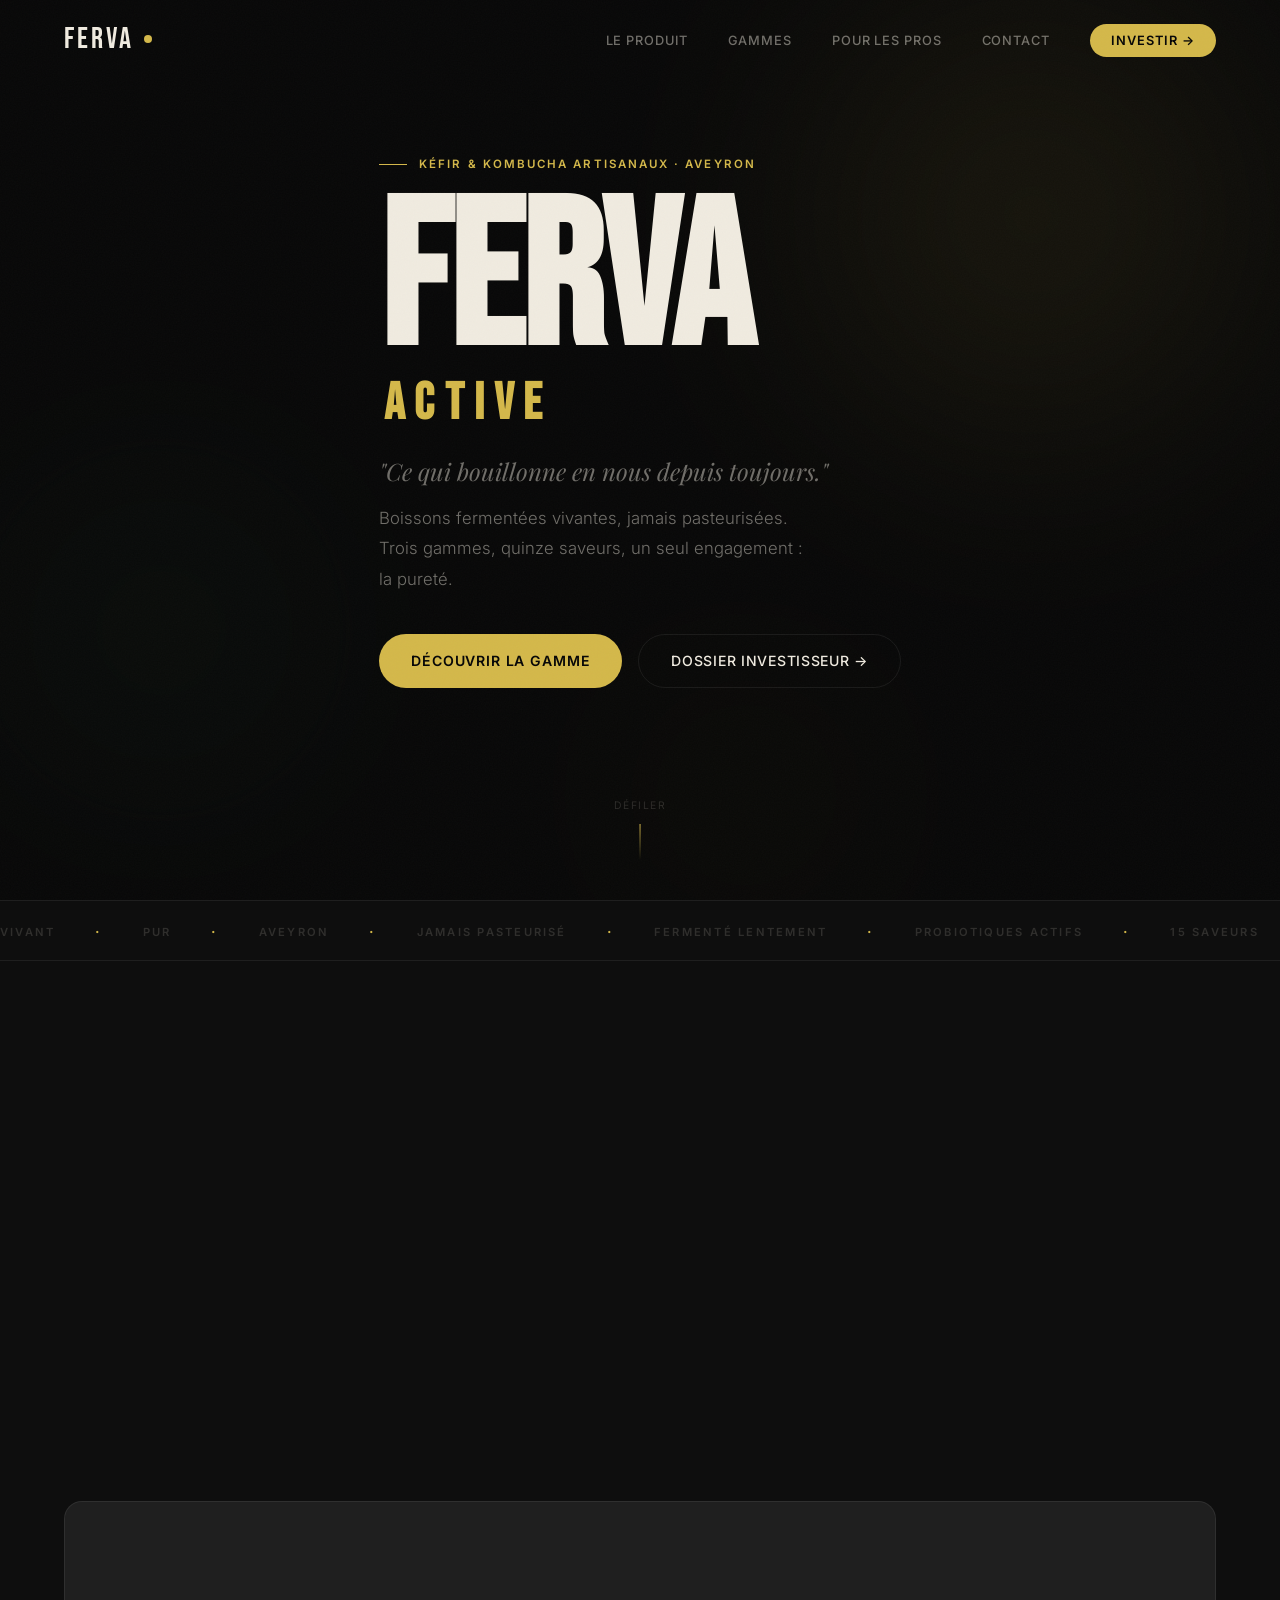
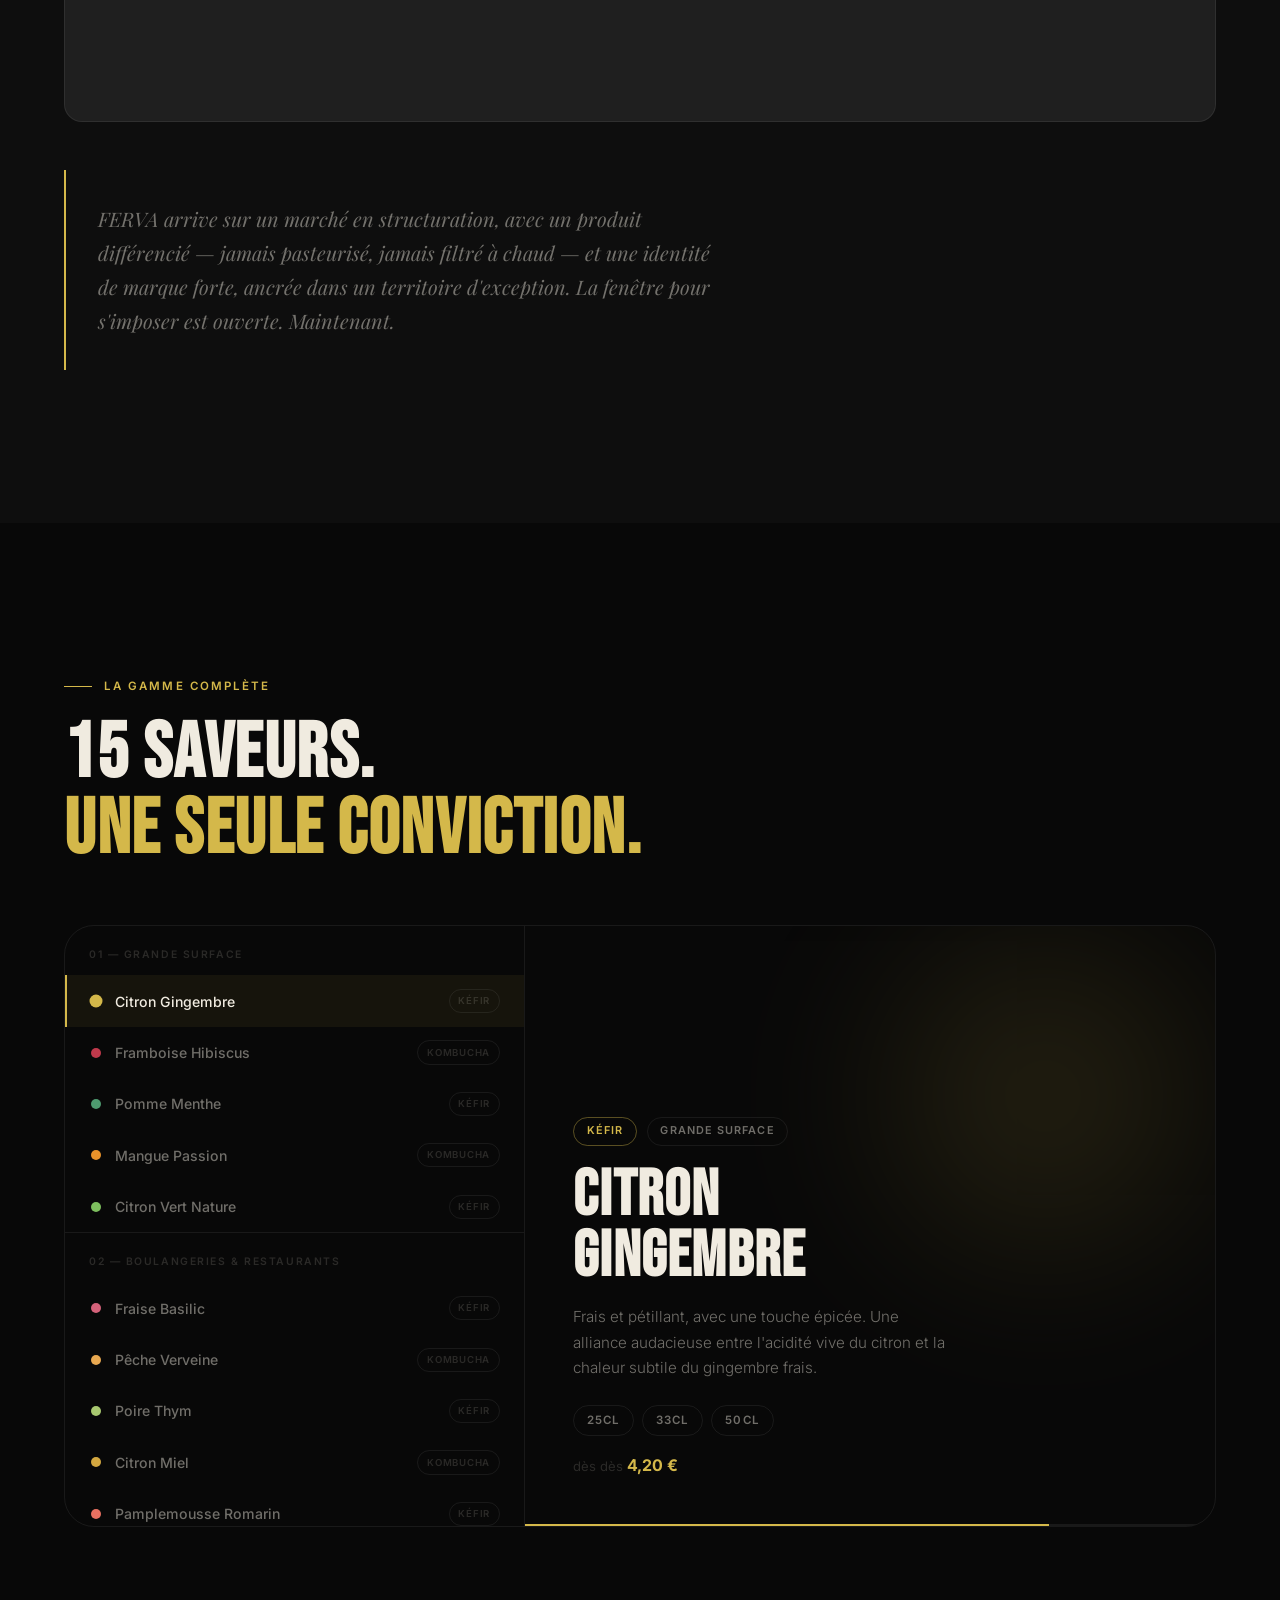
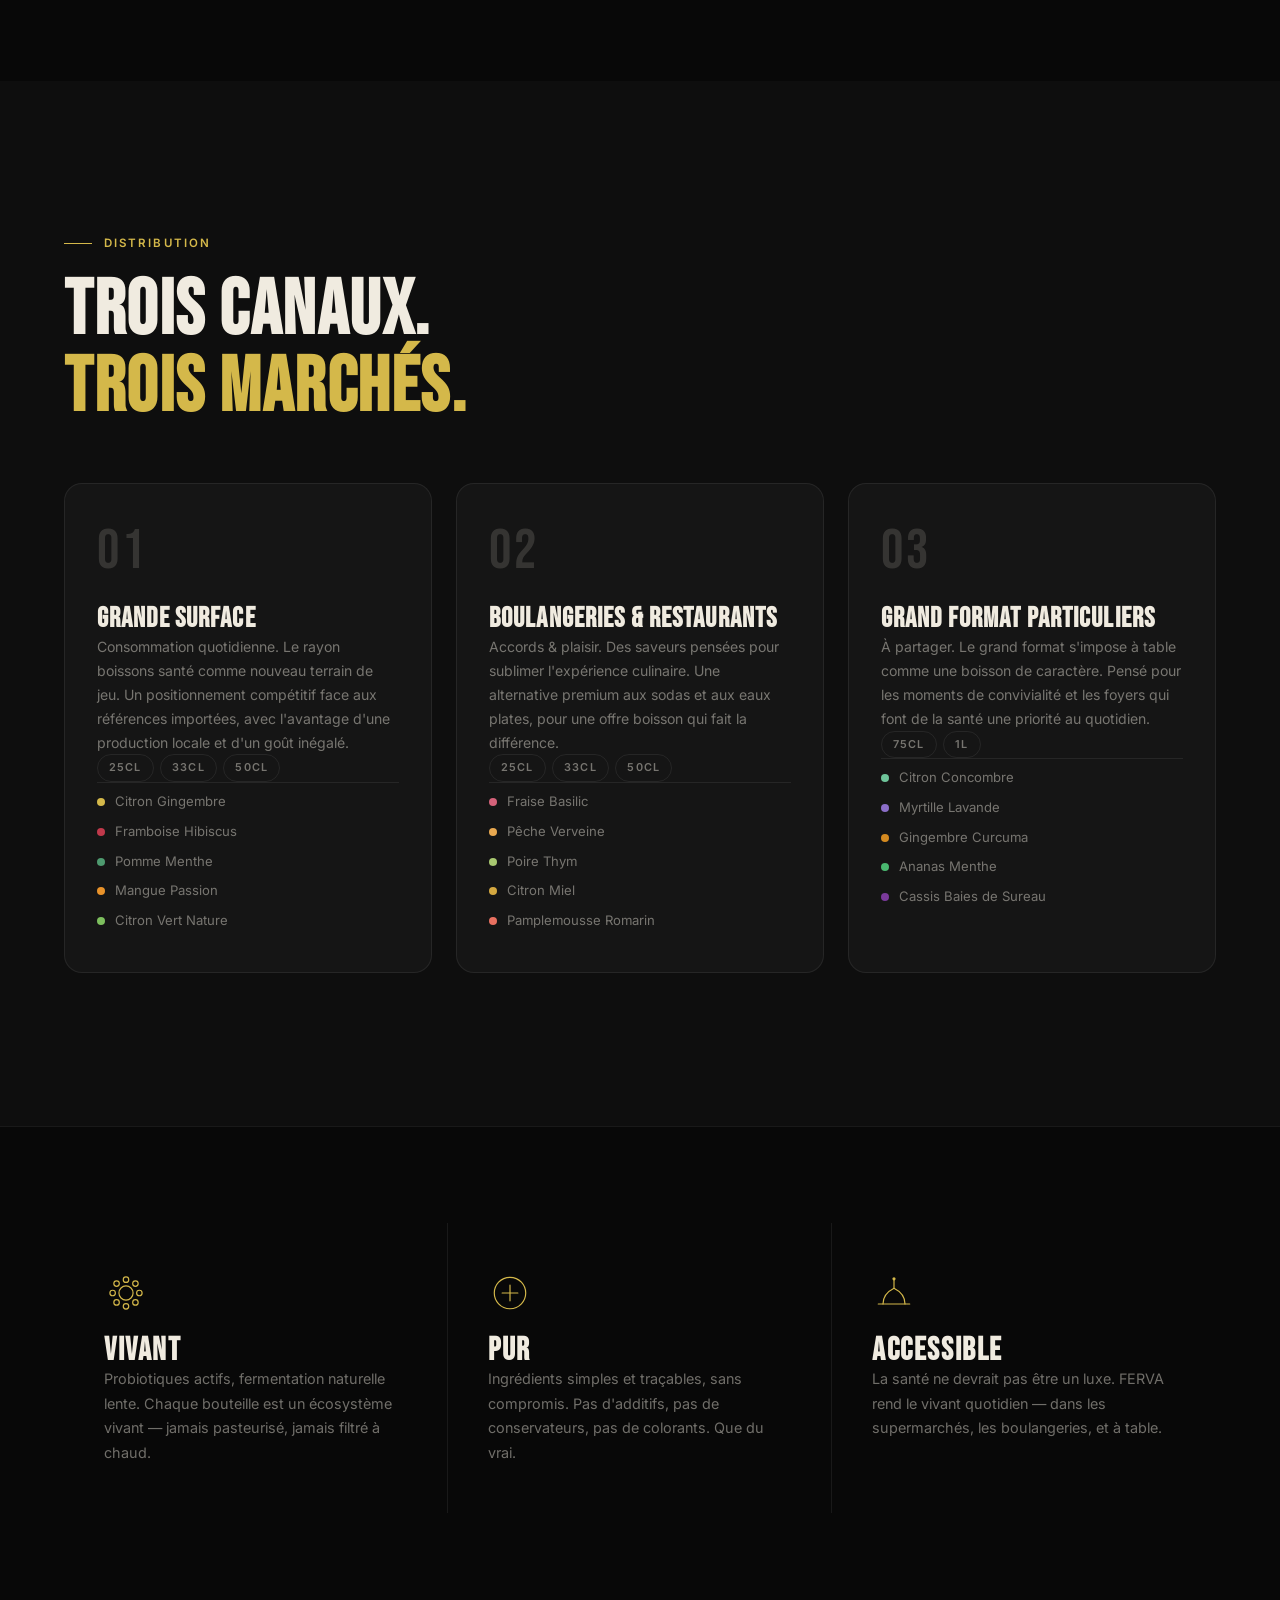
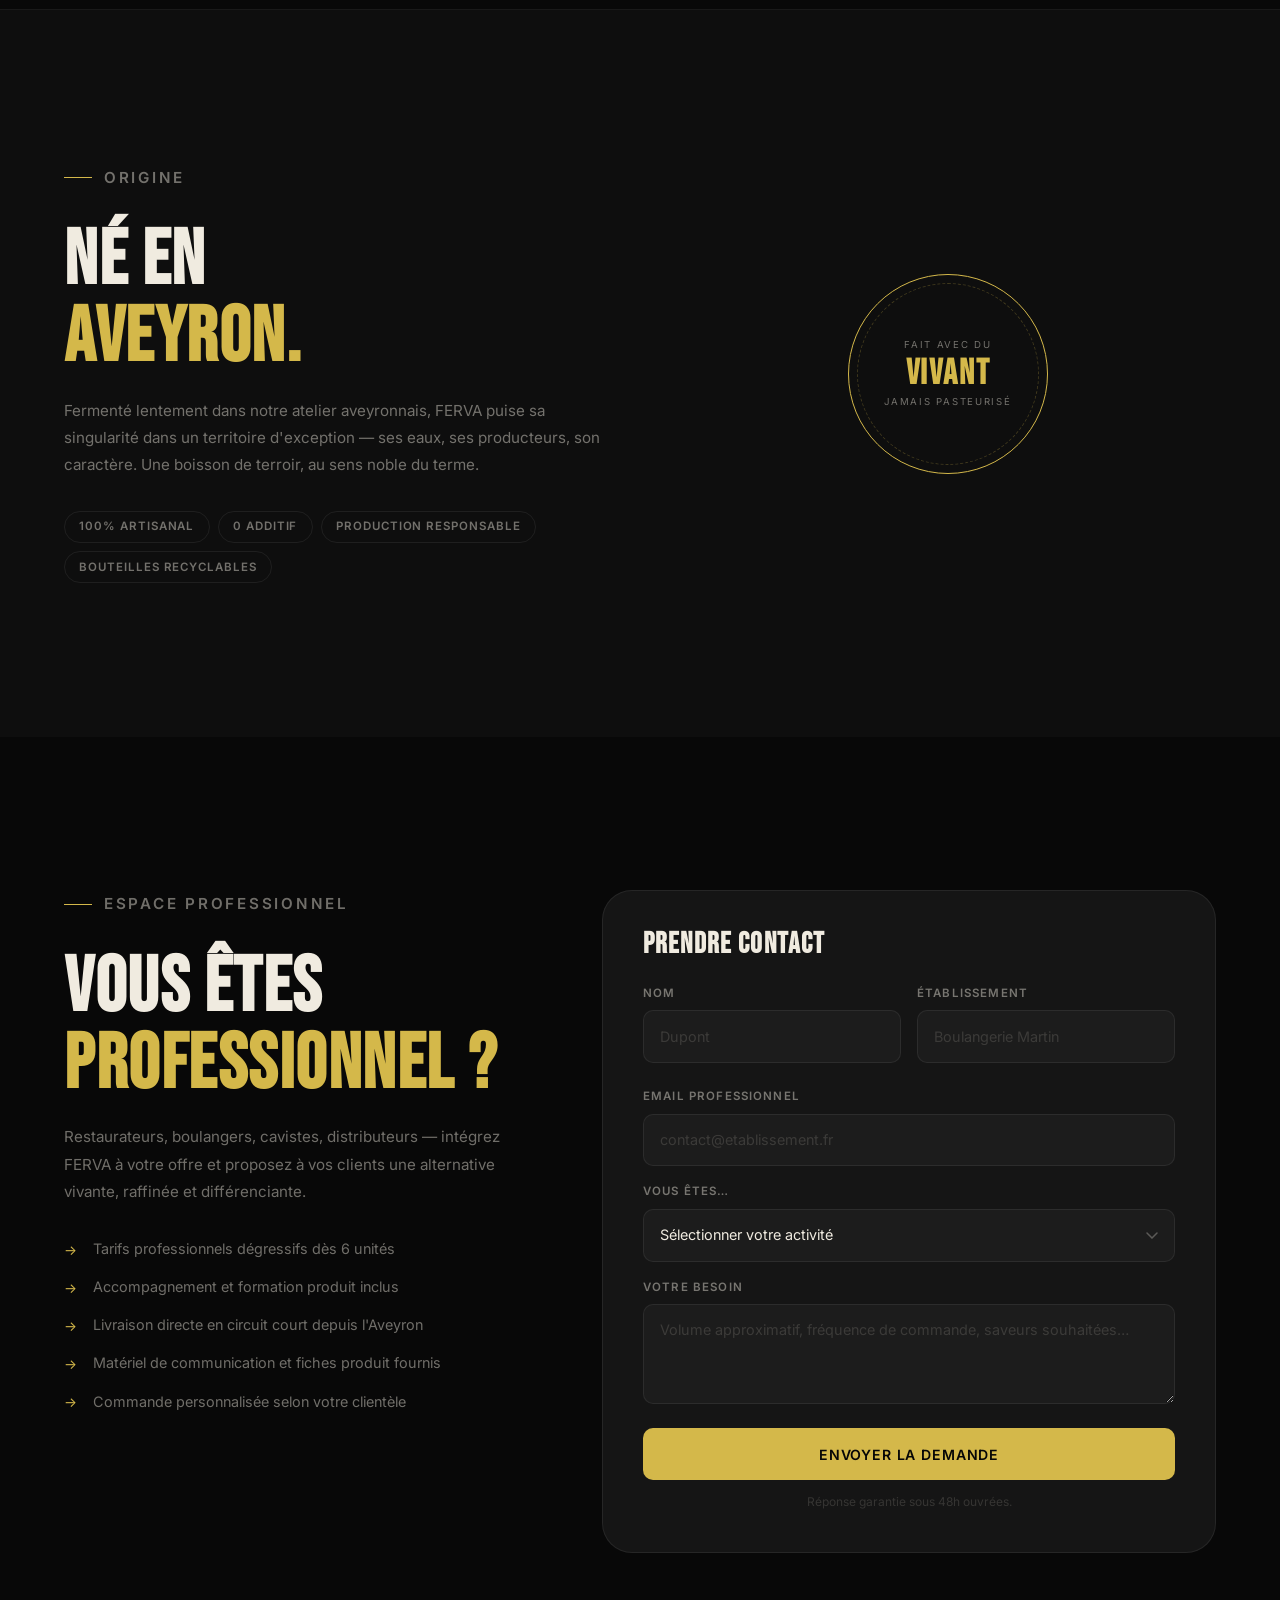
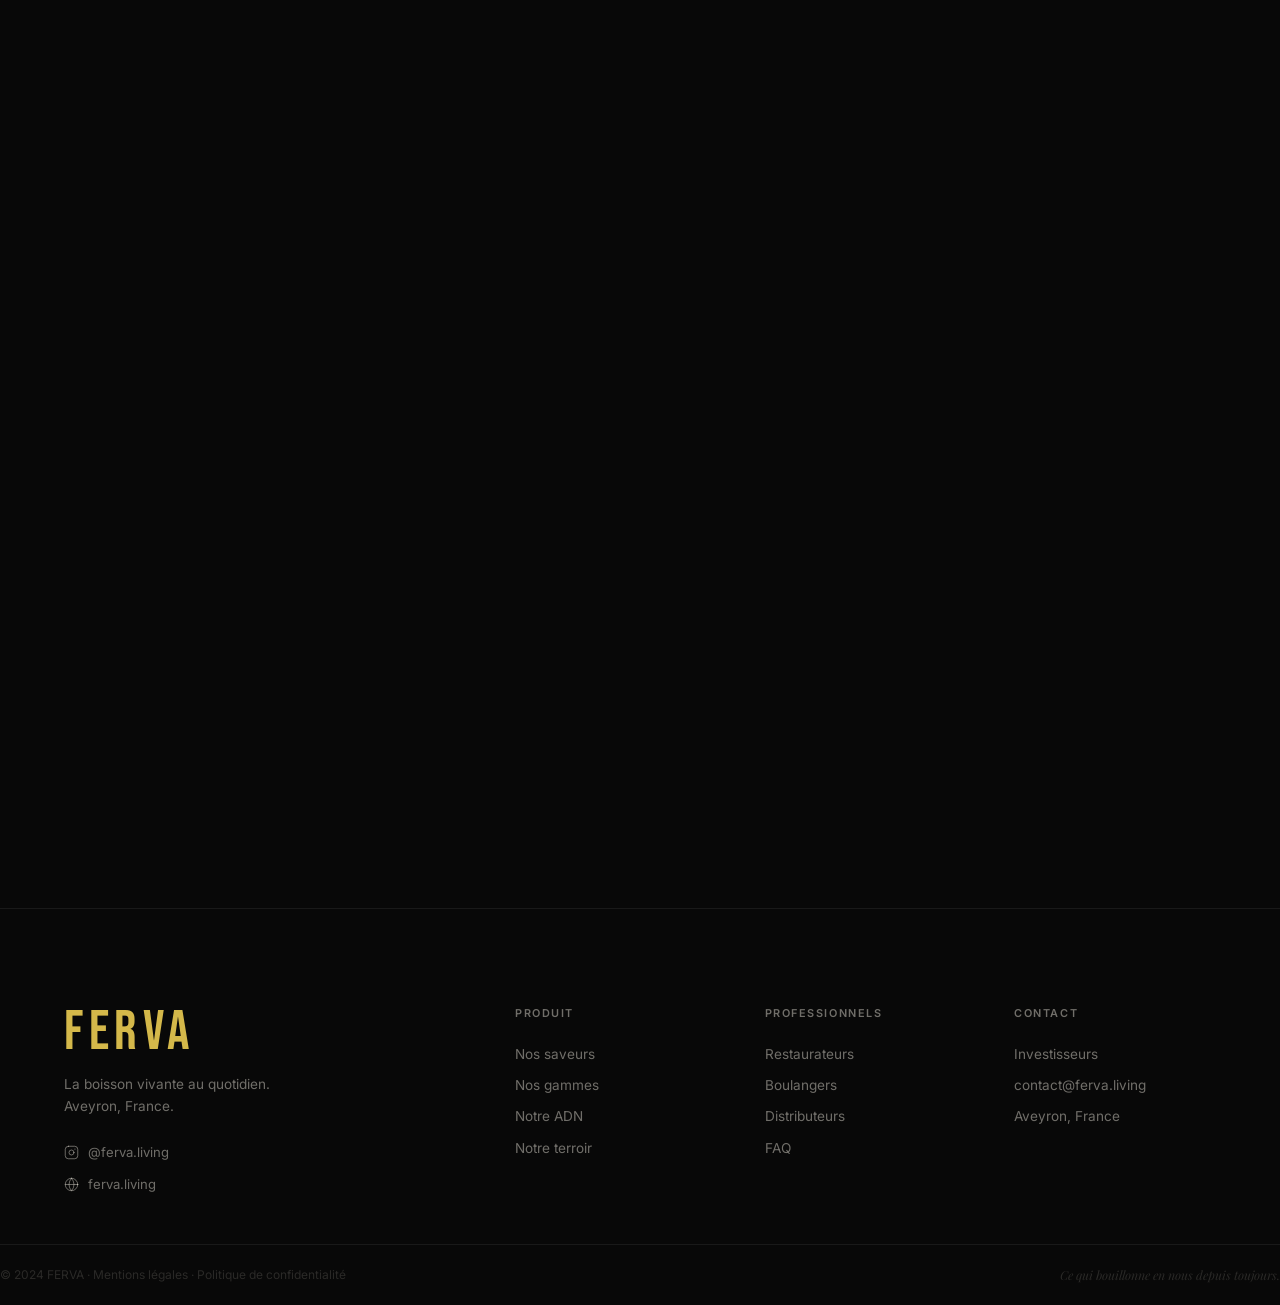
==== commit 9e872125: "feat: refonte complète site FERVA — version investisseur Site one-page premium, dark theme, couleurs" ====
--- a/ferva-website/ferva-standalone.html
+++ b/ferva-website/ferva-standalone.html
@@ -1,965 +1,1953 @@
 <!DOCTYPE html>
 <html lang="fr">
 <head>
-  <meta charset="UTF-8" />
-  <meta name="viewport" content="width=device-width, initial-scale=1.0" />
+  <meta charset="UTF-8">
+  <meta name="viewport" content="width=device-width, initial-scale=1.0">
   <title>FERVA — La Boisson Vivante</title>
-  <meta name="description" content="FERVA, kéfir & kombucha artisanaux fabriqués en Aveyron. Jamais pasteurisé, toujours vivant." />
-  <link rel="preconnect" href="https://fonts.googleapis.com" />
-  <link rel="preconnect" href="https://fonts.gstatic.com" crossorigin />
-  <link href="https://fonts.googleapis.com/css2?family=Bebas+Neue&family=Inter:wght@300;400;500;600&family=Playfair+Display:ital,wght@0,700;1,400&display=swap" rel="stylesheet" />
+  <meta name="description" content="Kéfir et Kombucha artisanaux, Aveyron. 15 saveurs, 3 gammes. Jamais pasteurisé.">
+  <link rel="preconnect" href="https://fonts.googleapis.com">
+  <link rel="preconnect" href="https://fonts.gstatic.com" crossorigin>
+  <link href="https://fonts.googleapis.com/css2?family=Bebas+Neue&family=Inter:ital,wght@0,300;0,400;0,500;0,600;1,300&family=Playfair+Display:ital,wght@0,600;1,400&display=swap" rel="stylesheet">
   <style>
-/* ===== RESET & BASE ===== */
-*, *::before, *::after { box-sizing: border-box; margin: 0; padding: 0; }
-
+/* ═══════════════════════════════════════════════════════════
+   FERVA — Styles
+   Dynamic color theming via --accent CSS custom property
+════════════════════════════════════════════════════════════ */
+
+/* ── VARIABLES ────────────────────────────────────────────── */
 :root {
-  --bg: #0e0e0e;
-  --bg2: #161616;
-  --bg3: #1e1e1e;
+  --bg:   #080808;
+  --bg2:  #0e0e0e;
+  --bg3:  #151515;
+  --bg4:  #1c1c1c;
+  --text: #F0EBE0;
+  --muted: rgba(240,235,224,0.45);
+  --dim:   rgba(240,235,224,0.15);
   --border: rgba(255,255,255,0.07);
-  --text: #f0ece2;
-  --text-muted: rgba(240,236,226,0.55);
-  --accent: #c8a83c;
-  --accent-light: #e2c96a;
-  --accent-dark: #a0852a;
-  --green: #4e9a6a;
-  --radius: 12px;
-  --radius-lg: 20px;
-  --transition: 0.3s cubic-bezier(0.4, 0, 0.2, 1);
-  --font-display: 'Bebas Neue', sans-serif;
-  --font-body: 'Inter', sans-serif;
-  --font-serif: 'Playfair Display', serif;
-}
-
-html { scroll-behavior: smooth; font-size: 16px; }
-
+
+  /* ← The star: changes per flavor via JS */
+  --accent:     #C8A83C;
+  --accent-rgb: 200,168,60;
+
+  --r:   10px;
+  --r-lg: 18px;
+  --r-xl: 30px;
+
+  --ease: cubic-bezier(0.4,0,0.2,1);
+  --t: 0.32s;
+  --tc: 0.55s ease; /* color transition */
+
+  --font-d: 'Bebas Neue', sans-serif;
+  --font-b: 'Inter', sans-serif;
+  --font-s: 'Playfair Display', serif;
+}
+
+/* ── RESET ────────────────────────────────────────────────── */
+*,*::before,*::after { box-sizing:border-box; margin:0; padding:0; }
+html { scroll-behavior:smooth; font-size:16px; -webkit-text-size-adjust:100%; }
 body {
   background: var(--bg);
   color: var(--text);
-  font-family: var(--font-body);
+  font-family: var(--font-b);
   font-weight: 400;
-  line-height: 1.6;
+  line-height: 1.65;
   overflow-x: hidden;
-}
-
-a { color: inherit; text-decoration: none; }
-img { display: block; max-width: 100%; }
-button { cursor: pointer; font: inherit; border: none; background: none; }
-
+  -webkit-font-smoothing: antialiased;
+}
+a { color:inherit; text-decoration:none; }
+button { cursor:pointer; font:inherit; border:none; background:none; }
+img { display:block; max-width:100%; }
+ul { list-style:none; }
+
+/* ── GRAIN OVERLAY ───────────────────────────────────────── */
+.grain {
+  position: fixed; inset: 0; z-index: 9999;
+  pointer-events: none;
+  background-image: url("data:image/svg+xml,%3Csvg xmlns='http://www.w3.org/2000/svg' width='300' height='300'%3E%3Cfilter id='n'%3E%3CfeTurbulence type='fractalNoise' baseFrequency='0.75' numOctaves='4' stitchTiles='stitch'/%3E%3C/filter%3E%3Crect width='100%25' height='100%25' filter='url(%23n)' opacity='1'/%3E%3C/svg%3E");
+  opacity: 0.028;
+}
+
+/* ── LAYOUT ───────────────────────────────────────────────── */
 .container {
-  max-width: 1200px;
+  max-width: 1280px;
   margin: 0 auto;
-  padding: 0 clamp(1.5rem, 5vw, 3rem);
-}
-
-.accent { color: var(--accent); }
-
-/* ===== NAVBAR ===== */
-#navbar {
-  position: fixed;
-  top: 0; left: 0; right: 0;
-  z-index: 100;
-  padding: 1.25rem 0;
-  transition: background var(--transition), backdrop-filter var(--transition), padding var(--transition);
-}
-
-#navbar.scrolled {
-  background: rgba(14, 14, 14, 0.9);
-  backdrop-filter: blur(12px);
-  -webkit-backdrop-filter: blur(12px);
-  padding: 0.75rem 0;
-  border-bottom: 1px solid var(--border);
-}
-
-.nav-inner {
-  max-width: 1200px;
-  margin: 0 auto;
-  padding: 0 clamp(1.5rem, 5vw, 3rem);
+  padding: 0 clamp(1.5rem, 5vw, 4rem);
+}
+
+section { padding: clamp(6rem, 12vw, 10rem) 0; }
+
+/* ── TYPOGRAPHY ────────────────────────────────────────────── */
+h1,h2,h3 { font-family: var(--font-d); line-height: 1; }
+
+h2 {
+  font-size: clamp(3rem, 6vw, 5.5rem);
+  letter-spacing: 0.02em;
+  margin-bottom: 1.25rem;
+}
+
+.eyebrow {
+  font-size: 0.72rem;
+  font-weight: 600;
+  letter-spacing: 0.18em;
+  text-transform: uppercase;
+  color: var(--accent);
+  margin-bottom: 1.25rem;
   display: flex;
   align-items: center;
-  justify-content: space-between;
-}
-
-.logo {
-  font-family: var(--font-display);
-  font-size: 2rem;
-  letter-spacing: 0.08em;
-  color: var(--accent);
-  line-height: 1;
-}
-
-.nav-links {
-  display: flex;
-  align-items: center;
-  gap: 2.5rem;
-  list-style: none;
-}
-
-.nav-links a {
-  font-size: 0.875rem;
+  gap: 0.75rem;
+  transition: color var(--tc);
+}
+.eyebrow::before {
+  content: '';
+  display: block;
+  width: 28px; height: 1px;
+  background: var(--accent);
+  transition: background var(--tc);
+}
+
+.ac { color: var(--accent); transition: color var(--tc); }
+
+.section-sub {
+  color: var(--muted);
+  font-size: 1.05rem;
+  max-width: 520px;
+  line-height: 1.75;
+  margin-top: 0.5rem;
+}
+
+/* ── BUTTONS ───────────────────────────────────────────────── */
+.btn-primary {
+  display: inline-flex;
+  align-items: center; gap: 0.5rem;
+  background: var(--accent);
+  color: #060606;
+  font-weight: 600;
+  font-size: 0.88rem;
+  letter-spacing: 0.06em;
+  text-transform: uppercase;
+  padding: 0.9rem 2rem;
+  border-radius: 50px;
+  transition: background var(--tc), transform var(--t) var(--ease), box-shadow var(--t);
+}
+.btn-primary:hover {
+  transform: translateY(-2px);
+  box-shadow: 0 10px 30px rgba(var(--accent-rgb), 0.35);
+}
+.btn-ghost {
+  display: inline-flex;
+  align-items: center; gap: 0.5rem;
+  background: transparent;
+  color: var(--text);
   font-weight: 500;
+  font-size: 0.88rem;
   letter-spacing: 0.05em;
   text-transform: uppercase;
-  color: var(--text-muted);
-  transition: color var(--transition);
-}
-
+  padding: 0.9rem 2rem;
+  border-radius: 50px;
+  border: 1px solid var(--border);
+  transition: border-color var(--tc), background var(--t), transform var(--t) var(--ease);
+}
+.btn-ghost:hover {
+  border-color: rgba(var(--accent-rgb), 0.4);
+  background: rgba(var(--accent-rgb), 0.05);
+  transform: translateY(-2px);
+}
+.btn-full { width:100%; justify-content:center; border-radius: var(--r); }
+
+/* ── NAV ───────────────────────────────────────────────────── */
+#nav {
+  position: fixed; top:0; left:0; right:0; z-index:100;
+  padding: 1.5rem 0;
+  transition: background var(--t), padding var(--t), border-color var(--t);
+  border-bottom: 1px solid transparent;
+}
+#nav.scrolled {
+  background: rgba(8,8,8,0.88);
+  backdrop-filter: blur(16px);
+  -webkit-backdrop-filter: blur(16px);
+  padding: 0.85rem 0;
+  border-bottom-color: var(--border);
+}
+.nav-inner {
+  max-width: 1280px; margin:0 auto;
+  padding: 0 clamp(1.5rem,5vw,4rem);
+  display: flex; align-items:center; justify-content:space-between;
+}
+.nav-logo {
+  font-family: var(--font-d);
+  font-size: 1.9rem;
+  letter-spacing: 0.1em;
+  color: var(--text);
+  display: flex; align-items:center; gap: 0.6rem;
+  line-height: 1;
+}
+.nav-pulse {
+  width: 8px; height: 8px; border-radius:50%;
+  background: var(--accent);
+  transition: background var(--tc);
+  animation: pulse 2.5s ease-in-out infinite;
+}
+@keyframes pulse {
+  0%,100% { opacity:1; transform:scale(1); }
+  50% { opacity:0.5; transform:scale(0.7); }
+}
+.nav-links {
+  display: flex; align-items:center; gap: 2.5rem; list-style:none;
+}
+.nav-links a {
+  font-size: 0.8rem; font-weight:500;
+  letter-spacing: 0.07em; text-transform:uppercase;
+  color: var(--muted);
+  transition: color var(--t);
+}
 .nav-links a:hover { color: var(--text); }
-
 .btn-nav {
-  background: var(--accent);
-  color: var(--bg) !important;
-  padding: 0.6rem 1.4rem;
+  background: var(--accent) !important;
+  color: #060606 !important;
+  padding: 0.55rem 1.35rem;
   border-radius: 50px;
   font-weight: 600 !important;
-  transition: background var(--transition), transform var(--transition) !important;
-}
-
-.btn-nav:hover { background: var(--accent-light) !important; transform: translateY(-1px); }
-
-.burger { display: none; flex-direction: column; gap: 5px; padding: 4px; }
-
-.burger span {
-  display: block; width: 24px; height: 2px;
-  background: var(--text); border-radius: 2px;
-  transition: transform var(--transition), opacity var(--transition);
-}
-
-/* ===== BUTTONS ===== */
-.btn-primary {
-  display: inline-flex; align-items: center; gap: 0.5rem;
-  background: var(--accent); color: #0e0e0e;
-  font-weight: 600; font-size: 0.9rem;
-  letter-spacing: 0.04em; text-transform: uppercase;
-  padding: 0.85rem 2rem; border-radius: 50px;
-  transition: background var(--transition), transform var(--transition), box-shadow var(--transition);
-}
-
-.btn-primary:hover {
-  background: var(--accent-light);
-  transform: translateY(-2px);
-  box-shadow: 0 8px 32px rgba(200, 168, 60, 0.3);
-}
-
-.btn-ghost {
-  display: inline-flex; align-items: center; gap: 0.5rem;
-  background: transparent; color: var(--text);
-  font-weight: 500; font-size: 0.9rem;
-  letter-spacing: 0.04em; text-transform: uppercase;
-  padding: 0.85rem 2rem; border-radius: 50px;
+  transition: background var(--tc), transform var(--t) !important;
+}
+.btn-nav:hover { transform: translateY(-1px); }
+
+.burger { display:none; flex-direction:column; gap:5px; padding:4px; }
+.burger span { display:block; width:22px; height:1.5px; background:var(--text); border-radius:2px; transition: transform var(--t), opacity var(--t); }
+.burger.open span:nth-child(1) { transform: translateY(6.5px) rotate(45deg); }
+.burger.open span:nth-child(2) { opacity:0; }
+.burger.open span:nth-child(3) { transform: translateY(-6.5px) rotate(-45deg); }
+
+/* ── HERO ───────────────────────────────────────────────────── */
+#hero {
+  position: relative;
+  min-height: 100svh;
+  display: flex; align-items:center;
+  overflow: hidden;
+  padding-top: 6rem;
+}
+.hero-orbs { position:absolute; inset:0; pointer-events:none; }
+.orb {
+  position: absolute; border-radius:50%;
+  filter: blur(120px); opacity:0.12;
+  animation: drift 12s ease-in-out infinite;
+  transition: background var(--tc);
+}
+.o1 {
+  width: 700px; height:700px;
+  background: radial-gradient(circle, var(--accent), transparent 65%);
+  top:-15%; right:-8%;
+}
+.o2 {
+  width: 450px; height:450px;
+  background: radial-gradient(circle, #3a6e4a, transparent 65%);
+  bottom:5%; left:-5%;
+  animation-delay: -4s; animation-duration:15s;
+}
+.o3 {
+  width: 300px; height:300px;
+  background: radial-gradient(circle, var(--accent), transparent 65%);
+  bottom:-5%; right:30%;
+  animation-delay: -7s; animation-duration:10s;
+  opacity:0.07;
+}
+@keyframes drift {
+  0%,100% { transform:translate(0,0) scale(1); }
+  33% { transform:translate(-20px,30px) scale(1.04); }
+  66% { transform:translate(25px,-15px) scale(0.97); }
+}
+
+.hero-content {
+  position: relative; z-index:1;
+  max-width: 1280px; margin:0 auto;
+  padding: 0 clamp(1.5rem,5vw,4rem);
+}
+.hero-title {
+  display: flex; flex-direction:column;
+  margin-bottom: 1.5rem;
+  line-height: 0.9;
+}
+.ht-ferva {
+  font-family: var(--font-d);
+  font-size: clamp(6rem, 16vw, 18rem);
+  letter-spacing: -0.01em;
+  color: var(--text);
+  line-height: 0.88;
+}
+.ht-active {
+  font-family: var(--font-d);
+  font-size: clamp(1.6rem, 4vw, 4.5rem);
+  letter-spacing: 0.2em;
+  color: var(--accent);
+  transition: color var(--tc);
+  margin-top: 0.15em;
+  margin-left: 0.1em;
+}
+.hero-tagline {
+  font-family: var(--font-s);
+  font-style: italic;
+  font-size: clamp(1rem, 2vw, 1.5rem);
+  color: var(--muted);
+  margin-bottom: 0.75rem;
+  font-weight: 400;
+}
+.hero-sub {
+  font-size: clamp(0.9rem, 1.5vw, 1.05rem);
+  color: var(--muted);
+  max-width: 440px;
+  margin-bottom: 2.5rem;
+  font-weight: 300;
+  line-height: 1.8;
+}
+.hero-cta { display:flex; gap:1rem; flex-wrap:wrap; }
+
+.hero-scroll {
+  position: absolute; bottom:2.5rem; left:50%;
+  transform: translateX(-50%);
+  display: flex; flex-direction:column; align-items:center; gap:0.6rem;
+  z-index:1;
+}
+.hero-scroll span {
+  font-size:0.65rem; letter-spacing:0.15em;
+  text-transform:uppercase; color:var(--dim);
+}
+.scroll-bar {
+  width:1px; height:36px;
+  background: linear-gradient(to bottom, var(--accent), transparent);
+  transition: background var(--tc);
+  animation: scrollfade 2s ease-in-out infinite;
+}
+@keyframes scrollfade {
+  0%,100% { opacity:0.3; }
+  50% { opacity:1; }
+}
+
+/* ── TICKER ─────────────────────────────────────────────────── */
+.ticker {
+  overflow: hidden;
+  border-top: 1px solid var(--border);
+  border-bottom: 1px solid var(--border);
+  padding: 1rem 0;
+  background: var(--bg2);
+  user-select: none;
+}
+.ticker-track {
+  display: inline-flex; align-items:center; gap:2.5rem;
+  white-space: nowrap;
+  animation: tick 30s linear infinite;
+  font-size: 0.7rem;
+  font-weight: 600;
+  letter-spacing: 0.2em;
+  text-transform: uppercase;
+  color: var(--dim);
+}
+.ticker-track .sep {
+  color: var(--accent);
+  font-size: 0.9rem;
+  transition: color var(--tc);
+}
+@keyframes tick {
+  from { transform:translateX(0); }
+  to   { transform:translateX(-50%); }
+}
+
+/* ── MARCHÉ ─────────────────────────────────────────────────── */
+#marche { background: var(--bg2); }
+.marche-header { margin-bottom: 3.5rem; }
+
+.stats-grid {
+  display: grid;
+  grid-template-columns: repeat(4,1fr);
+  gap: 1px;
+  background: var(--border);
   border: 1px solid var(--border);
-  transition: border-color var(--transition), background var(--transition), transform var(--transition);
-}
-
-.btn-ghost:hover {
+  border-radius: var(--r-lg);
+  overflow: hidden;
+  margin-bottom: 3rem;
+}
+.stat-card {
+  display: flex; flex-direction:column; gap:0.85rem;
+  padding: 2.5rem 2rem;
+  background: var(--bg3);
+  transition: background var(--t);
+}
+.stat-card:hover { background: var(--bg4); }
+
+.stat-num {
+  font-family: var(--font-d);
+  font-size: clamp(3rem, 5vw, 5rem);
+  letter-spacing: 0.01em;
+  line-height: 1;
+  color: var(--accent);
+  transition: color var(--tc);
+}
+.stat-num small {
+  font-size: 0.45em;
+  letter-spacing: 0.05em;
+  opacity: 0.8;
+}
+.stat-label {
+  font-size: 0.82rem;
+  color: var(--muted);
+  line-height: 1.55;
+  max-width: 200px;
+}
+.marche-pitch {
+  max-width: 680px;
+  padding: 2rem;
+  border-left: 2px solid var(--accent);
+  transition: border-color var(--tc);
+}
+.marche-pitch p {
+  font-family: var(--font-s);
+  font-style: italic;
+  font-size: clamp(1rem, 1.8vw, 1.25rem);
+  color: var(--muted);
+  line-height: 1.7;
+}
+
+/* ── PRODUITS (flavor showcase) ─────────────────────────────── */
+#produits { background: var(--bg); }
+.produits-header { margin-bottom: 3.5rem; }
+
+.produits-layout {
+  display: grid;
+  grid-template-columns: 2fr 3fr;
+  gap: 0;
+  border: 1px solid var(--border);
+  border-radius: var(--r-xl);
+  overflow: hidden;
+  min-height: 540px;
+}
+
+/* List */
+.fl-list {
+  border-right: 1px solid var(--border);
+  overflow-y: auto;
+  max-height: 600px;
+  scrollbar-width: thin;
+  scrollbar-color: var(--border) transparent;
+}
+.fl-list::-webkit-scrollbar { width:4px; }
+.fl-list::-webkit-scrollbar-thumb { background: var(--border); border-radius:4px; }
+
+.fl-group { padding: 0; }
+.fl-group:not(:last-child) { border-bottom: 1px solid var(--border); }
+
+.fl-group-label {
+  display: block;
+  font-size: 0.65rem;
+  font-weight: 600;
+  letter-spacing: 0.15em;
+  text-transform: uppercase;
+  color: var(--dim);
+  padding: 1.25rem 1.5rem 0.75rem;
+}
+
+.fl-item {
+  display: flex; align-items:center; gap:0.875rem;
+  width:100%; text-align:left;
+  padding: 0.85rem 1.5rem;
+  transition: background var(--t);
+  border-left: 2px solid transparent;
+}
+.fl-item:hover { background: rgba(255,255,255,0.03); }
+.fl-item.active {
+  background: rgba(var(--accent-rgb), 0.07);
+  border-left-color: var(--accent);
+  transition: background var(--tc), border-color var(--tc);
+}
+
+.fl-dot {
+  width:10px; height:10px; border-radius:50%;
+  background: var(--c);
+  flex-shrink:0;
+  transition: transform var(--t);
+}
+.fl-item.active .fl-dot { transform:scale(1.3); }
+
+.fl-name {
+  font-size: 0.88rem;
+  font-weight: 500;
+  color: var(--muted);
+  flex:1;
+  transition: color var(--t);
+}
+.fl-item.active .fl-name { color: var(--text); }
+.fl-item:hover .fl-name { color: var(--text); }
+
+.fl-badge {
+  font-size: 0.6rem;
+  font-weight: 600;
+  letter-spacing: 0.08em;
+  text-transform: uppercase;
+  color: var(--dim);
+  border: 1px solid var(--border);
+  padding: 0.2rem 0.55rem;
+  border-radius: 50px;
+}
+
+/* Display */
+.fl-display {
+  position: relative;
+  display: flex; flex-direction:column; justify-content:flex-end;
+  padding: 3rem;
+  overflow: hidden;
+  min-height: 480px;
+}
+.fl-orb {
+  position: absolute;
+  top: -80px; right: -80px;
+  width: 500px; height:500px;
+  border-radius: 50%;
+  background: radial-gradient(circle, var(--accent), transparent 65%);
+  filter: blur(80px);
+  opacity: 0.18;
+  transition: background var(--tc), opacity 0.4s;
+  pointer-events: none;
+}
+
+.fl-display-content { position:relative; z-index:1; }
+
+.fl-display-meta {
+  display: flex; gap:0.6rem; margin-bottom:1.25rem;
+}
+.fl-display-type,
+.fl-display-gamme {
+  font-size: 0.68rem;
+  font-weight: 600;
+  letter-spacing: 0.1em;
+  text-transform: uppercase;
+  padding: 0.3rem 0.8rem;
+  border-radius: 50px;
+  border: 1px solid rgba(var(--accent-rgb), 0.4);
+  color: var(--accent);
+  transition: color var(--tc), border-color var(--tc);
+}
+.fl-display-gamme {
+  border-color: var(--border);
+  color: var(--muted);
+}
+
+.fl-display-name {
+  font-family: var(--font-d);
+  font-size: clamp(3rem, 5vw, 6rem);
+  letter-spacing: 0.02em;
+  line-height: 0.95;
+  color: var(--text);
+  margin-bottom: 1rem;
+  transition: opacity 0.3s;
+}
+
+.fl-display-desc {
+  font-size: 0.95rem;
+  color: var(--muted);
+  max-width: 380px;
+  line-height: 1.7;
+  margin-bottom: 1.5rem;
+  font-weight: 300;
+}
+
+.fl-display-formats {
+  display: flex; gap:0.5rem; margin-bottom:1rem;
+}
+.fl-display-formats span {
+  font-size: 0.72rem;
+  font-weight: 600;
+  letter-spacing: 0.1em;
+  text-transform: uppercase;
+  padding: 0.3rem 0.8rem;
+  border: 1px solid var(--border);
+  border-radius: 50px;
+  color: var(--muted);
+}
+
+.fl-display-price {
+  font-size: 0.82rem;
+  color: var(--dim);
+}
+.fl-display-price strong {
+  color: var(--accent);
+  font-size: 1rem;
+  transition: color var(--tc);
+}
+
+.fl-progress {
+  position: absolute; bottom:0; left:0; right:0;
+  height: 2px;
+  background: var(--border);
+}
+.fl-progress-bar {
+  height: 100%;
+  background: var(--accent);
+  transition: width 0.1s linear, background var(--tc);
+  width: 0%;
+}
+
+/* ── GAMME ──────────────────────────────────────────────────── */
+#gamme { background: var(--bg2); }
+.gamme-header { margin-bottom: 3.5rem; }
+
+.gamme-grid {
+  display: grid;
+  grid-template-columns: repeat(3,1fr);
+  gap: 1.5rem;
+}
+.gamme-card {
+  background: var(--bg3);
+  border: 1px solid var(--border);
+  border-radius: var(--r-lg);
+  padding: 2.5rem 2rem;
+  display: flex; flex-direction:column; gap:1.5rem;
+  transition: border-color var(--t), transform var(--t);
+}
+.gamme-card:hover {
+  border-color: rgba(var(--accent-rgb), 0.25);
+  transform: translateY(-4px);
+}
+.gamme-num {
+  font-family: var(--font-d);
+  font-size: 3.5rem;
+  line-height:1;
+  color: var(--dim);
+  letter-spacing: 0.05em;
+}
+.gamme-card h3 {
+  font-family: var(--font-d);
+  font-size: 1.75rem;
+  letter-spacing: 0.04em;
+  line-height:1.1;
+  color: var(--text);
+}
+.gamme-pitch {
+  font-size: 0.88rem;
+  color: var(--muted);
+  line-height: 1.7;
+  flex:1;
+}
+.gamme-formats { display:flex; gap:0.4rem; flex-wrap:wrap; }
+.gamme-formats span {
+  font-size: 0.68rem;
+  font-weight: 600;
+  letter-spacing: 0.1em;
+  text-transform: uppercase;
+  padding: 0.25rem 0.7rem;
+  border: 1px solid var(--border);
+  border-radius: 50px;
+  color: var(--muted);
+}
+.gamme-flavors {
+  display: flex; flex-direction:column; gap:0.5rem;
+  padding-top: 0.5rem;
+  border-top: 1px solid var(--border);
+}
+.gamme-flavors li {
+  display: flex; align-items:center; gap:0.65rem;
+  font-size: 0.82rem;
+  color: var(--muted);
+}
+.gamme-flavors li span {
+  width:8px; height:8px; border-radius:50%;
+  flex-shrink:0;
+}
+
+/* ── VALEURS ────────────────────────────────────────────────── */
+#valeurs {
+  background: var(--bg);
+  border-top: 1px solid var(--border);
+  border-bottom: 1px solid var(--border);
+  padding: clamp(4rem, 8vw, 6rem) 0;
+}
+.valeurs-grid {
+  display: grid;
+  grid-template-columns: repeat(3,1fr);
+  gap: 0;
+}
+.valeur {
+  display: flex; flex-direction:column; gap:1.25rem;
+  padding: 3rem 2.5rem;
+  border-right: 1px solid var(--border);
+  transition: background var(--t);
+}
+.valeur:last-child { border-right:none; }
+.valeur:hover { background: rgba(var(--accent-rgb), 0.03); }
+
+.valeur-icon {
+  width: 44px; height:44px;
+  color: var(--accent);
+  transition: color var(--tc);
+}
+.valeur h3 {
+  font-family: var(--font-d);
+  font-size: 2rem;
+  letter-spacing: 0.05em;
+  color: var(--text);
+}
+.valeur p {
+  font-size: 0.9rem;
+  color: var(--muted);
+  line-height: 1.7;
+}
+
+/* ── TERROIR ────────────────────────────────────────────────── */
+#terroir { background: var(--bg2); }
+.terroir-inner {
+  display: grid;
+  grid-template-columns: 1fr 1fr;
+  gap: 5rem;
+  align-items: center;
+}
+.terroir-text h2 { margin-bottom: 1.25rem; }
+.terroir-text p {
+  color: var(--muted);
+  font-size: 0.95rem;
+  line-height: 1.8;
+  margin-bottom: 2rem;
+}
+.terroir-tags { display:flex; gap:0.5rem; flex-wrap:wrap; }
+.terroir-tags span {
+  font-size: 0.72rem;
+  font-weight: 600;
+  letter-spacing: 0.08em;
+  text-transform: uppercase;
+  padding: 0.35rem 0.9rem;
+  border: 1px solid var(--border);
+  border-radius: 50px;
+  color: var(--muted);
+}
+.terroir-badge-wrap {
+  display: flex; justify-content:center; align-items:center;
+}
+.terroir-badge {
+  width: 240px; height:240px;
+  display: flex; align-items:center; justify-content:center;
+}
+.tb-ring {
+  width: 200px; height:200px;
+  border-radius: 50%;
+  border: 1px solid var(--accent);
+  display: flex; flex-direction:column;
+  align-items:center; justify-content:center;
+  gap:0.2rem; text-align:center; padding:1.5rem;
+  animation: spin 24s linear infinite;
+  position: relative;
+  transition: border-color var(--tc);
+}
+.tb-ring::before {
+  content:''; position:absolute; inset:8px;
+  border-radius:50%;
+  border: 1px dashed rgba(var(--accent-rgb),0.25);
+  transition: border-color var(--tc);
+}
+.tb-ring span {
+  font-size: 0.6rem; letter-spacing:0.18em;
+  text-transform:uppercase; color:var(--muted);
+}
+.tb-ring strong {
+  font-family: var(--font-d);
+  font-size: 2.2rem;
+  color: var(--accent);
+  letter-spacing: 0.05em;
+  line-height:1;
+  transition: color var(--tc);
+}
+@keyframes spin { from{transform:rotate(0)} to{transform:rotate(360deg)} }
+
+/* ── PROS ───────────────────────────────────────────────────── */
+#pros { background: var(--bg); }
+.pros-inner {
+  display: grid;
+  grid-template-columns: 1fr 1fr;
+  gap: 5rem;
+  align-items: start;
+}
+.pros-text h2 { margin-bottom: 1.25rem; }
+.pros-text > p {
+  color: var(--muted);
+  font-size: 0.95rem;
+  line-height: 1.8;
+  margin-bottom: 2rem;
+}
+.pros-benefits { display:flex; flex-direction:column; gap:0.875rem; }
+.pros-benefits li {
+  display: flex; align-items:flex-start; gap:1rem;
+  font-size: 0.9rem; color: var(--muted);
+}
+.pros-icon {
+  color: var(--accent);
+  font-size: 0.85rem;
+  flex-shrink:0;
+  margin-top:0.1rem;
+  transition: color var(--tc);
+}
+
+/* ── FORMS ──────────────────────────────────────────────────── */
+.pros-form-wrap, .contact-form-wrap {
+  background: var(--bg3);
+  border: 1px solid var(--border);
+  border-radius: var(--r-xl);
+  padding: 2.5rem;
+}
+.pros-form h3, .contact-form h3 {
+  font-family: var(--font-d);
+  font-size: 1.8rem;
+  letter-spacing: 0.04em;
+  margin-bottom: 1.5rem;
+}
+.form-row { display:grid; grid-template-columns:1fr 1fr; gap:1rem; }
+
+.fg {
+  display: flex; flex-direction:column; gap:0.45rem;
+  margin-bottom: 1rem;
+}
+.fg:last-of-type { margin-bottom: 1.5rem; }
+
+.fg label {
+  font-size: 0.72rem;
+  font-weight: 600;
+  letter-spacing: 0.1em;
+  text-transform: uppercase;
+  color: var(--muted);
+}
+.fg input, .fg select, .fg textarea {
+  background: var(--bg4);
+  border: 1px solid var(--border);
+  border-radius: var(--r);
+  padding: 0.85rem 1rem;
+  color: var(--text);
+  font: inherit;
+  font-size: 0.9rem;
+  appearance: none;
+  outline: none;
+  resize: vertical;
+  transition: border-color var(--tc), box-shadow var(--t);
+}
+.fg input::placeholder, .fg textarea::placeholder { color:var(--dim); }
+.fg input:focus, .fg select:focus, .fg textarea:focus {
   border-color: var(--accent);
-  background: rgba(200,168,60,0.06);
-  transform: translateY(-2px);
-}
-
-.btn-full { width: 100%; justify-content: center; border-radius: var(--radius); }
-
-/* ===== SECTION TITLES ===== */
-.section-title {
-  font-family: var(--font-display);
-  font-size: clamp(2.5rem, 5vw, 4rem);
-  letter-spacing: 0.04em; line-height: 1.05; margin-bottom: 1rem;
-}
-
-.section-sub { color: var(--text-muted); font-size: 1.05rem; margin-bottom: 3rem; max-width: 500px; }
-
-/* ===== HERO ===== */
-#hero {
-  position: relative; min-height: 100svh;
-  display: flex; align-items: center;
-  overflow: hidden; padding-top: 6rem;
-}
-
-.hero-bg { position: absolute; inset: 0; pointer-events: none; }
-
-.bubble {
-  position: absolute; border-radius: 50%;
-  filter: blur(80px); opacity: 0.18;
-  animation: float 8s ease-in-out infinite;
-}
-
-.b1 { width: 600px; height: 600px; background: radial-gradient(circle, #c8a83c, transparent 70%); top: -10%; right: -10%; animation-delay: 0s; }
-.b2 { width: 400px; height: 400px; background: radial-gradient(circle, #4e9a6a, transparent 70%); bottom: 10%; left: -5%; animation-delay: 3s; }
-.b3 { width: 300px; height: 300px; background: radial-gradient(circle, #c0394b, transparent 70%); bottom: -5%; right: 25%; animation-delay: 5s; }
-
-@keyframes float {
-  0%, 100% { transform: translateY(0) scale(1); }
-  50% { transform: translateY(-30px) scale(1.05); }
-}
-
-.hero-content { position: relative; z-index: 1; max-width: 1200px; margin: 0 auto; padding: 0 clamp(1.5rem, 5vw, 3rem); }
-
-.hero-eyebrow {
-  font-size: 0.8rem; font-weight: 500;
-  letter-spacing: 0.15em; text-transform: uppercase;
-  color: var(--accent); margin-bottom: 1.5rem;
-  display: flex; align-items: center; gap: 0.75rem;
-}
-
-.hero-eyebrow::before { content: ''; display: block; width: 32px; height: 1px; background: var(--accent); }
-
-h1 {
-  font-family: var(--font-display);
-  font-size: clamp(4rem, 10vw, 9rem);
-  line-height: 0.95; letter-spacing: 0.02em; margin-bottom: 1.5rem;
-}
-
-.hero-sub { font-size: clamp(1rem, 2vw, 1.2rem); color: var(--text-muted); max-width: 480px; margin-bottom: 2.5rem; font-weight: 300; line-height: 1.7; }
-
-.hero-cta { display: flex; gap: 1rem; flex-wrap: wrap; }
-
-.hero-scroll {
-  position: absolute; bottom: 2.5rem; left: 50%; transform: translateX(-50%);
-  display: flex; flex-direction: column; align-items: center; gap: 0.75rem; z-index: 1;
-}
-
-.hero-scroll span { font-size: 0.7rem; letter-spacing: 0.15em; text-transform: uppercase; color: var(--text-muted); }
-
-.scroll-line {
-  width: 1px; height: 40px;
-  background: linear-gradient(to bottom, var(--accent), transparent);
-  animation: scrollPulse 2s ease-in-out infinite;
-}
-
-@keyframes scrollPulse {
-  0%, 100% { opacity: 0.4; transform: scaleY(1); }
-  50% { opacity: 1; transform: scaleY(1.1); }
-}
-
-/* ===== MANIFESTE ===== */
-#manifeste { padding: 5rem 0; border-top: 1px solid var(--border); border-bottom: 1px solid var(--border); }
-
-.manifeste-text {
-  font-family: var(--font-serif); font-style: italic;
-  font-size: clamp(1.5rem, 4vw, 2.5rem);
-  color: var(--text-muted); text-align: center;
-  max-width: 800px; margin: 0 auto; line-height: 1.4;
-}
-
-/* ===== VALEURS ===== */
-#valeurs { padding: clamp(5rem, 10vw, 8rem) 0; }
-
-.valeurs-grid { display: grid; grid-template-columns: repeat(auto-fit, minmax(280px, 1fr)); gap: 1.5rem; margin-top: 3rem; }
-
-.valeur-card {
-  background: var(--bg2); border: 1px solid var(--border);
-  border-radius: var(--radius-lg); padding: 2.5rem 2rem;
-  transition: border-color var(--transition), transform var(--transition);
-  position: relative; overflow: hidden;
-}
-
-.valeur-card::before {
-  content: ''; position: absolute; inset: 0;
-  background: radial-gradient(circle at top left, rgba(200,168,60,0.05), transparent 60%);
-  pointer-events: none;
-}
-
-.valeur-card:hover { border-color: rgba(200,168,60,0.3); transform: translateY(-4px); }
-
-.valeur-icon { width: 48px; height: 48px; color: var(--accent); margin-bottom: 1.5rem; }
-
-.valeur-card h3 { font-family: var(--font-display); font-size: 1.8rem; letter-spacing: 0.05em; margin-bottom: 0.75rem; }
-.valeur-card p { color: var(--text-muted); font-size: 0.95rem; line-height: 1.7; }
-
-/* ===== GAMMES ===== */
-#gammes { padding: clamp(5rem, 10vw, 8rem) 0; background: var(--bg2); }
-
-.tabs-wrapper { margin-top: 2.5rem; }
-
-.tabs {
-  display: flex; gap: 0.5rem;
+  box-shadow: 0 0 0 3px rgba(var(--accent-rgb), 0.1);
+}
+.fg select {
+  background-image: url("data:image/svg+xml,%3Csvg xmlns='http://www.w3.org/2000/svg' width='12' height='7'%3E%3Cpath d='M1 1l5 5 5-5' stroke='rgba(240,235,224,0.3)' stroke-width='1.5' fill='none' stroke-linecap='round'/%3E%3C/svg%3E");
+  background-repeat: no-repeat;
+  background-position: right 1rem center;
+  padding-right: 2.5rem;
+  cursor: pointer;
+}
+.fg select option { background: var(--bg4); }
+
+.form-legal {
+  text-align:center;
+  font-size:0.75rem;
+  color: var(--dim);
+  margin-top:0.75rem;
+}
+.form-success-msg {
+  display: none;
+  background: rgba(74,184,112,0.1);
+  border: 1px solid rgba(74,184,112,0.3);
+  border-radius: var(--r);
+  padding: 0.875rem 1.25rem;
+  font-size: 0.875rem;
+  color: #7fd4a0;
+  text-align: center;
+  margin-top: 1rem;
+  animation: fadeup 0.4s ease;
+}
+.form-success-msg.show { display:block; }
+
+/* ── FAQ ────────────────────────────────────────────────────── */
+#faq { background: var(--bg2); }
+.faq-header { margin-bottom: 3.5rem; }
+.faq-list { max-width: 800px; }
+
+.faq-item {
   border-bottom: 1px solid var(--border);
-  margin-bottom: 3rem; overflow-x: auto; scrollbar-width: none;
-}
-.tabs::-webkit-scrollbar { display: none; }
-
-.tab {
-  display: flex; align-items: baseline; gap: 0.6rem;
-  padding: 1rem 1.5rem; font-size: 0.875rem; font-weight: 500;
-  color: var(--text-muted); border-bottom: 2px solid transparent;
-  margin-bottom: -1px; white-space: nowrap;
-  transition: color var(--transition), border-color var(--transition);
-  letter-spacing: 0.03em;
-}
-.tab:hover { color: var(--text); }
-.tab.active { color: var(--accent); border-bottom-color: var(--accent); }
-
-.tab-num { font-family: var(--font-display); font-size: 1.1rem; line-height: 1; color: inherit; opacity: 0.6; }
-.tab.active .tab-num { opacity: 1; }
-
-.tab-panel { display: none; }
-.tab-panel.active { display: block; animation: fadeInUp 0.4s ease both; }
-
-@keyframes fadeInUp {
-  from { opacity: 0; transform: translateY(16px); }
-  to   { opacity: 1; transform: translateY(0); }
-}
-
-.gamme-header { margin-bottom: 2rem; }
-.gamme-header h3 { font-family: var(--font-display); font-size: 2.2rem; letter-spacing: 0.04em; margin-bottom: 0.25rem; }
-.gamme-desc { color: var(--text-muted); font-style: italic; margin-bottom: 1rem; }
-
-.formats { display: flex; gap: 0.5rem; }
-.formats span {
-  font-size: 0.75rem; font-weight: 600; letter-spacing: 0.08em; text-transform: uppercase;
-  padding: 0.3rem 0.75rem; border: 1px solid var(--border); border-radius: 50px; color: var(--text-muted);
-}
-
-.produits-grid { display: grid; grid-template-columns: repeat(auto-fill, minmax(200px, 1fr)); gap: 1rem; }
-
-.produit-card {
-  position: relative; background: var(--bg3); border: 1px solid var(--border);
-  border-radius: var(--radius-lg); padding: 1.75rem 1.5rem 1.5rem;
-  transition: border-color var(--transition), transform var(--transition), box-shadow var(--transition);
-  overflow: hidden; cursor: default;
-}
-
-.produit-color { position: absolute; inset: 0; opacity: 0; transition: opacity var(--transition); }
-.produit-card:hover .produit-color { opacity: 1; }
-.produit-card:hover { transform: translateY(-4px); box-shadow: 0 12px 40px rgba(0,0,0,0.4); }
-
-.produit-dot { width: 10px; height: 10px; border-radius: 50%; margin-bottom: 1rem; position: relative; z-index: 1; }
-
-.produit-card h4 { font-family: var(--font-display); font-size: 1.3rem; letter-spacing: 0.04em; line-height: 1.1; margin-bottom: 0.6rem; position: relative; z-index: 1; }
-.produit-card p { font-size: 0.85rem; color: var(--text-muted); line-height: 1.5; margin-bottom: 1.25rem; position: relative; z-index: 1; }
-
-.produit-tag {
-  display: inline-block; font-size: 0.7rem; font-weight: 600;
-  letter-spacing: 0.1em; text-transform: uppercase;
-  padding: 0.25rem 0.7rem; border-radius: 50px;
-  background: rgba(255,255,255,0.06); border: 1px solid var(--border);
-  color: var(--text-muted); position: relative; z-index: 1;
-}
-
-/* ===== BIENFAITS ===== */
-#bienfaits { padding: clamp(4rem, 8vw, 6rem) 0; border-top: 1px solid var(--border); border-bottom: 1px solid var(--border); }
-
-.bienfaits-grid { display: grid; grid-template-columns: repeat(auto-fit, minmax(240px, 1fr)); gap: 2rem; }
-
-.bienfait {
-  display: flex; flex-direction: column; gap: 0.75rem;
-  padding: 1.5rem; border-left: 2px solid var(--border);
-  transition: border-color var(--transition);
-}
-.bienfait:hover { border-left-color: var(--accent); }
-.bienfait-icon { font-size: 1.75rem; }
-.bienfait h4 { font-family: var(--font-display); font-size: 1.3rem; letter-spacing: 0.05em; }
-.bienfait p { font-size: 0.9rem; color: var(--text-muted); line-height: 1.65; }
-
-/* ===== HISTOIRE ===== */
-#histoire { padding: clamp(5rem, 12vw, 10rem) 0; }
-
-.histoire-inner { display: grid; grid-template-columns: 1fr 1fr; gap: 5rem; align-items: center; }
-
-.histoire-eyebrow {
-  font-size: 0.8rem; font-weight: 500; letter-spacing: 0.15em; text-transform: uppercase;
-  color: var(--accent); margin-bottom: 1.5rem;
-  display: flex; align-items: center; gap: 0.75rem;
-}
-.histoire-eyebrow::before { content: ''; display: block; width: 32px; height: 1px; background: var(--accent); }
-
-.histoire-text h2 { font-family: var(--font-display); font-size: clamp(2.5rem, 5vw, 4rem); line-height: 1.05; letter-spacing: 0.03em; margin-bottom: 1.5rem; }
-.histoire-text p { color: var(--text-muted); margin-bottom: 1rem; font-size: 0.975rem; line-height: 1.75; }
-.histoire-text .btn-primary { margin-top: 1rem; }
-
-.histoire-visual { display: flex; flex-direction: column; align-items: center; gap: 3rem; }
-
-.histoire-badge { position: relative; width: 220px; height: 220px; display: flex; align-items: center; justify-content: center; }
-
-.badge-ring {
-  width: 200px; height: 200px; border-radius: 50%;
-  border: 1px solid var(--accent);
-  display: flex; flex-direction: column; align-items: center; justify-content: center;
-  gap: 0.25rem; text-align: center; padding: 1.5rem;
-  animation: spin 20s linear infinite; position: relative;
-}
-.badge-ring::before {
-  content: ''; position: absolute; inset: 6px; border-radius: 50%;
-  border: 1px dashed rgba(200,168,60,0.3);
-}
-.badge-ring span { font-size: 0.65rem; letter-spacing: 0.15em; text-transform: uppercase; color: var(--text-muted); }
-.badge-ring strong { font-family: var(--font-display); font-size: 2rem; color: var(--accent); letter-spacing: 0.05em; line-height: 1; }
-
-@keyframes spin { from { transform: rotate(0deg); } to { transform: rotate(360deg); } }
-
-.histoire-stats { display: grid; grid-template-columns: 1fr 1fr; gap: 1.5rem; width: 100%; }
-
-.stat {
-  background: var(--bg2); border: 1px solid var(--border);
-  border-radius: var(--radius); padding: 1.25rem 1.5rem;
-  text-align: center; transition: border-color var(--transition);
-}
-.stat:hover { border-color: rgba(200,168,60,0.3); }
-.stat strong { display: block; font-family: var(--font-display); font-size: 2.5rem; color: var(--accent); letter-spacing: 0.03em; line-height: 1; margin-bottom: 0.25rem; }
-.stat span { font-size: 0.8rem; color: var(--text-muted); letter-spacing: 0.05em; text-transform: uppercase; }
-
-/* ===== CONTACT ===== */
-#contact { padding: clamp(5rem, 10vw, 8rem) 0; background: var(--bg2); }
-
-.contact-card { max-width: 680px; margin: 0 auto; text-align: center; }
-.contact-card h2 { font-family: var(--font-display); font-size: clamp(2.5rem, 5vw, 4rem); letter-spacing: 0.03em; line-height: 1.05; margin-bottom: 0.75rem; }
-.contact-card > p { color: var(--text-muted); margin-bottom: 2.5rem; font-size: 1rem; }
-
-.contact-form { text-align: left; display: flex; flex-direction: column; gap: 1.25rem; }
-.form-row { display: grid; grid-template-columns: 1fr 1fr; gap: 1.25rem; }
-.form-group { display: flex; flex-direction: column; gap: 0.5rem; }
-
-.form-group label { font-size: 0.8rem; font-weight: 500; letter-spacing: 0.06em; text-transform: uppercase; color: var(--text-muted); }
-
-.form-group input, .form-group select, .form-group textarea {
-  background: var(--bg3); border: 1px solid var(--border);
-  border-radius: var(--radius); padding: 0.85rem 1rem;
-  color: var(--text); font: inherit; font-size: 0.95rem;
-  transition: border-color var(--transition), box-shadow var(--transition);
-  appearance: none; outline: none; resize: vertical;
-}
-
-.form-group select {
-  background-image: url("data:image/svg+xml,%3Csvg xmlns='http://www.w3.org/2000/svg' width='12' height='8' viewBox='0 0 12 8'%3E%3Cpath d='M1 1l5 5 5-5' stroke='rgba(240,236,226,0.4)' stroke-width='1.5' fill='none' stroke-linecap='round'/%3E%3C/svg%3E");
-  background-repeat: no-repeat; background-position: right 1rem center; padding-right: 2.5rem;
-}
-
-.form-group input::placeholder, .form-group textarea::placeholder { color: rgba(240,236,226,0.25); }
-
-.form-group input:focus, .form-group select:focus, .form-group textarea:focus {
-  border-color: var(--accent); box-shadow: 0 0 0 3px rgba(200,168,60,0.12);
-}
-
-.form-success {
-  background: rgba(78,154,106,0.12); border: 1px solid rgba(78,154,106,0.3);
-  border-radius: var(--radius); padding: 1rem 1.25rem;
-  color: #7fd4a0; font-size: 0.9rem; text-align: center; display: none;
-}
-.form-success.visible { display: block; animation: fadeInUp 0.4s ease both; }
-
-/* ===== FOOTER ===== */
-#footer { padding-top: clamp(3rem, 6vw, 5rem); border-top: 1px solid var(--border); }
-
-.footer-inner { display: grid; grid-template-columns: 2fr 1fr 1fr 1fr; gap: 3rem; padding-bottom: 3rem; }
-
-.footer-logo { font-family: var(--font-display); font-size: 3rem; letter-spacing: 0.08em; color: var(--accent); line-height: 1; margin-bottom: 0.75rem; }
-.footer-brand p { color: var(--text-muted); font-size: 0.9rem; margin-bottom: 1.5rem; line-height: 1.6; }
-
-.footer-socials { display: flex; flex-direction: column; gap: 0.75rem; }
-.footer-socials a { display: flex; align-items: center; gap: 0.6rem; font-size: 0.85rem; color: var(--text-muted); transition: color var(--transition); }
+}
+.faq-item:first-child { border-top: 1px solid var(--border); }
+
+.faq-q {
+  display: flex; justify-content:space-between; align-items:center;
+  width:100%; padding: 1.5rem 0;
+  text-align:left; color:var(--text);
+  font-size: 0.95rem; font-weight:500;
+  gap:1.5rem;
+  transition: color var(--t);
+}
+.faq-q:hover { color: var(--accent); }
+.faq-icon {
+  font-size: 1.2rem; font-weight:300;
+  color: var(--accent);
+  transition: transform var(--t), color var(--tc);
+  flex-shrink:0;
+}
+.faq-item.open .faq-icon { transform: rotate(45deg); }
+
+.faq-a {
+  max-height: 0;
+  overflow: hidden;
+  transition: max-height 0.45s cubic-bezier(0.4,0,0.2,1);
+}
+.faq-item.open .faq-a { max-height: 300px; }
+.faq-a p {
+  padding-bottom: 1.5rem;
+  font-size: 0.9rem;
+  color: var(--muted);
+  line-height: 1.75;
+}
+
+/* ── CONTACT ────────────────────────────────────────────────── */
+#contact { background: var(--bg); }
+.contact-header { margin-bottom: 3.5rem; }
+.contact-grid {
+  display: grid;
+  grid-template-columns: 1fr 1fr;
+  gap: 5rem;
+  align-items: start;
+}
+.contact-highlights {
+  display: flex; flex-direction:column; gap:2rem;
+}
+.ch-item {
+  padding: 0 0 2rem;
+  border-bottom: 1px solid var(--border);
+}
+.ch-item:last-child { border-bottom:none; padding-bottom:0; }
+.ch-item strong {
+  display: block;
+  font-size: 0.78rem;
+  font-weight: 600;
+  letter-spacing: 0.1em;
+  text-transform: uppercase;
+  color: var(--accent);
+  margin-bottom: 0.5rem;
+  transition: color var(--tc);
+}
+.ch-item p {
+  font-size: 0.9rem;
+  color: var(--muted);
+  line-height: 1.7;
+}
+
+/* ── FOOTER ─────────────────────────────────────────────────── */
+#footer {
+  padding-top: clamp(4rem, 8vw, 6rem);
+  border-top: 1px solid var(--border);
+}
+.footer-inner {
+  display: grid;
+  grid-template-columns: 2fr 1fr 1fr 1fr;
+  gap: 3rem;
+  padding-bottom: 3rem;
+  border-bottom: 1px solid var(--border);
+}
+.footer-logo {
+  font-family: var(--font-d);
+  font-size: 3.5rem;
+  letter-spacing: 0.1em;
+  color: var(--accent);
+  line-height:1;
+  margin-bottom: 0.75rem;
+  transition: color var(--tc);
+}
+.footer-brand p {
+  font-size: 0.85rem;
+  color: var(--muted);
+  line-height: 1.65;
+  margin-bottom: 1.5rem;
+}
+.footer-socials { display:flex; flex-direction:column; gap:0.65rem; }
+.footer-socials a {
+  display:flex; align-items:center; gap:0.55rem;
+  font-size: 0.82rem; color: var(--muted);
+  transition: color var(--t);
+}
 .footer-socials a:hover { color: var(--accent); }
-.footer-socials svg { width: 16px; height: 16px; flex-shrink: 0; }
-
-.footer-nav h5 { font-size: 0.75rem; font-weight: 600; letter-spacing: 0.12em; text-transform: uppercase; color: var(--text-muted); margin-bottom: 1.25rem; }
-.footer-nav ul { list-style: none; display: flex; flex-direction: column; gap: 0.6rem; }
-.footer-nav li, .footer-nav a { font-size: 0.9rem; color: var(--text-muted); transition: color var(--transition); }
+.footer-socials svg { width:15px; height:15px; flex-shrink:0; }
+
+.footer-nav h5 {
+  font-size: 0.68rem; font-weight:600;
+  letter-spacing: 0.14em; text-transform:uppercase;
+  color: var(--muted);
+  margin-bottom: 1.25rem;
+}
+.footer-nav ul { display:flex; flex-direction:column; gap:0.55rem; }
+.footer-nav li, .footer-nav a {
+  font-size: 0.85rem; color: var(--muted);
+  transition: color var(--t);
+}
 .footer-nav a:hover { color: var(--text); }
 
-.footer-bottom { border-top: 1px solid var(--border); padding: 1.25rem 0; text-align: center; }
-.footer-bottom p { font-size: 0.8rem; color: rgba(240,236,226,0.3); }
-.footer-bottom a { color: rgba(240,236,226,0.4); transition: color var(--transition); }
-.footer-bottom a:hover { color: var(--text-muted); }
-
-/* ===== SCROLL ANIMATIONS ===== */
-.reveal { opacity: 0; transform: translateY(24px); transition: opacity 0.7s ease, transform 0.7s ease; }
-.reveal.visible { opacity: 1; transform: translateY(0); }
-
-/* ===== RESPONSIVE ===== */
+.footer-bottom {
+  display: flex; justify-content:space-between; align-items:center;
+  padding: 1.25rem 0;
+  flex-wrap:wrap; gap:0.5rem;
+}
+.footer-bottom p {
+  font-size: 0.75rem;
+  color: var(--dim);
+}
+.footer-bottom a {
+  color: var(--dim);
+  transition: color var(--t);
+}
+.footer-bottom a:hover { color: var(--muted); }
+.footer-tagline {
+  font-family: var(--font-s);
+  font-style: italic;
+  font-size: 0.78rem !important;
+  color: var(--dim) !important;
+}
+
+/* ── REVEALS ────────────────────────────────────────────────── */
+[data-reveal] {
+  opacity: 0;
+  transform: translateY(28px);
+  transition: opacity 0.7s var(--ease), transform 0.7s var(--ease);
+}
+[data-reveal].revealed {
+  opacity: 1;
+  transform: translateY(0);
+}
+
+@keyframes fadeup {
+  from { opacity:0; transform:translateY(8px); }
+  to   { opacity:1; transform:translateY(0); }
+}
+
+/* ── RESPONSIVE ─────────────────────────────────────────────── */
+@media (max-width: 1100px) {
+  .stats-grid { grid-template-columns: repeat(2,1fr); }
+  .gamme-grid { grid-template-columns: 1fr; gap:1rem; }
+  .gamme-card { flex-direction:row; gap:2rem; }
+  .gamme-num { font-size:2.5rem; }
+}
+
 @media (max-width: 900px) {
-  .histoire-inner { grid-template-columns: 1fr; gap: 3rem; }
-  .histoire-visual { flex-direction: row; flex-wrap: wrap; justify-content: center; }
-  .footer-inner { grid-template-columns: 1fr 1fr; gap: 2rem; }
-  .footer-brand { grid-column: 1 / -1; }
+  .produits-layout { grid-template-columns:1fr; }
+  .fl-list { max-height:300px; border-right:none; border-bottom:1px solid var(--border); }
+  .fl-display { min-height:320px; }
+  .terroir-inner, .pros-inner, .contact-grid { grid-template-columns:1fr; gap:3rem; }
+  .terroir-badge-wrap { display:none; }
+  .valeurs-grid { grid-template-columns:1fr; }
+  .valeur { border-right:none; border-bottom: 1px solid var(--border); padding:2rem; }
+  .valeur:last-child { border-bottom:none; }
+  .footer-inner { grid-template-columns:1fr 1fr; }
+  .footer-brand { grid-column: 1/-1; }
 }
 
 @media (max-width: 640px) {
+  section { padding: 4rem 0; }
   .nav-links {
-    position: fixed; top: 0; right: 0; bottom: 0; width: 80%; max-width: 320px;
-    background: rgba(14,14,14,0.97); backdrop-filter: blur(20px); -webkit-backdrop-filter: blur(20px);
-    flex-direction: column; align-items: flex-start; padding: 5rem 2rem 2rem; gap: 1.5rem;
-    transform: translateX(100%); transition: transform 0.35s cubic-bezier(0.4, 0, 0.2, 1);
-    border-left: 1px solid var(--border); z-index: 99;
+    position:fixed; top:0; right:0; bottom:0; width:80%; max-width:300px;
+    background: rgba(8,8,8,0.97);
+    backdrop-filter: blur(20px);
+    -webkit-backdrop-filter: blur(20px);
+    flex-direction:column; align-items:flex-start;
+    padding: 5rem 2rem 2rem;
+    gap: 1.25rem;
+    transform: translateX(110%);
+    transition: transform 0.35s var(--ease);
+    border-left: 1px solid var(--border);
+    z-index:99;
   }
-  .nav-links.open { transform: translateX(0); }
-  .nav-links a { font-size: 1rem; }
-  .burger { display: flex; z-index: 101; position: relative; }
-  .burger.active span:nth-child(1) { transform: translateY(7px) rotate(45deg); }
-  .burger.active span:nth-child(2) { opacity: 0; }
-  .burger.active span:nth-child(3) { transform: translateY(-7px) rotate(-45deg); }
-  h1 { font-size: clamp(3.5rem, 14vw, 6rem); }
-  .hero-cta { flex-direction: column; align-items: flex-start; }
-  .form-row { grid-template-columns: 1fr; }
-  .footer-inner { grid-template-columns: 1fr; }
-  .footer-brand { grid-column: auto; }
-  .tabs { gap: 0; }
-  .tab { padding: 0.85rem 1rem; font-size: 0.8rem; }
-  .produits-grid { grid-template-columns: 1fr 1fr; }
-  .histoire-stats { grid-template-columns: 1fr 1fr; }
-}
-
-@media (max-width: 400px) {
-  .produits-grid { grid-template-columns: 1fr; }
-}
-  </style>
+  .nav-links.open { transform:translateX(0); }
+  .nav-links a { font-size:0.9rem; }
+  .burger { display:flex; z-index:101; }
+  .hero-cta { flex-direction:column; align-items:flex-start; }
+  .ht-ferva { font-size: clamp(5rem, 20vw, 8rem); }
+  .stats-grid { grid-template-columns:1fr; }
+  .gamme-card { flex-direction:column; }
+  .form-row { grid-template-columns:1fr; }
+  .footer-inner { grid-template-columns:1fr; }
+  .footer-brand { grid-column:auto; }
+  .footer-bottom { flex-direction:column; align-items:flex-start; gap:0.25rem; }
+  .fl-display { padding:2rem; }
+  .fl-display-name { font-size: clamp(2.5rem,10vw,4rem); }
+}
+
+</style>
 </head>
 <body>
 
-  <!-- NAV -->
-  <nav id="navbar">
-    <div class="nav-inner">
-      <a href="#hero" class="logo">FERVA</a>
-      <ul class="nav-links">
-        <li><a href="#gammes">Gammes</a></li>
-        <li><a href="#valeurs">Notre ADN</a></li>
-        <li><a href="#histoire">Histoire</a></li>
-        <li><a href="#contact" class="btn-nav">Commander</a></li>
-      </ul>
-      <button class="burger" aria-label="Menu" aria-expanded="false">
-        <span></span><span></span><span></span>
-      </button>
+<!-- GRAIN -->
+<div class="grain" aria-hidden="true"></div>
+
+<!-- ═══════════════════════════════ NAV ══════════════════════════════ -->
+<nav id="nav">
+  <div class="nav-inner">
+    <a href="#hero" class="nav-logo">
+      FERVA
+      <span class="nav-pulse" id="navPulse"></span>
+    </a>
+    <ul class="nav-links" id="navLinks">
+      <li><a href="#produits">Le Produit</a></li>
+      <li><a href="#gamme">Gammes</a></li>
+      <li><a href="#pros">Pour les Pros</a></li>
+      <li><a href="#contact">Contact</a></li>
+      <li><a href="#contact" class="btn-nav">Investir →</a></li>
+    </ul>
+    <button class="burger" id="burger" aria-label="Menu" aria-expanded="false">
+      <span></span><span></span><span></span>
+    </button>
+  </div>
+</nav>
+
+<!-- ══════════════════════════════ HERO ══════════════════════════════ -->
+<section id="hero">
+  <div class="hero-orbs" aria-hidden="true">
+    <div class="orb o1"></div>
+    <div class="orb o2"></div>
+    <div class="orb o3"></div>
+  </div>
+  <div class="hero-content">
+    <p class="eyebrow">Kéfir &amp; Kombucha Artisanaux · Aveyron</p>
+    <h1 class="hero-title">
+      <span class="ht-ferva">FERVA</span>
+      <span class="ht-active">ACTIVE</span>
+    </h1>
+    <p class="hero-tagline">"Ce qui bouillonne en nous depuis toujours."</p>
+    <p class="hero-sub">Boissons fermentées vivantes, jamais pasteurisées.<br>Trois gammes, quinze saveurs, un seul engagement : la pureté.</p>
+    <div class="hero-cta">
+      <a href="#produits" class="btn-primary">Découvrir la gamme</a>
+      <a href="#contact" class="btn-ghost">Dossier investisseur →</a>
     </div>
-  </nav>
-
-  <!-- HERO -->
-  <section id="hero">
-    <div class="hero-bg">
-      <div class="bubble b1"></div>
-      <div class="bubble b2"></div>
-      <div class="bubble b3"></div>
+  </div>
+  <div class="hero-scroll" aria-hidden="true">
+    <span>Défiler</span>
+    <div class="scroll-bar"></div>
+  </div>
+</section>
+
+<!-- ═══════════════════════════ TICKER ═══════════════════════════════ -->
+<div class="ticker" aria-hidden="true">
+  <div class="ticker-track" id="tickerTrack">
+    <span>VIVANT</span><span class="sep">·</span>
+    <span>PUR</span><span class="sep">·</span>
+    <span>AVEYRON</span><span class="sep">·</span>
+    <span>JAMAIS PASTEURISÉ</span><span class="sep">·</span>
+    <span>FERMENTÉ LENTEMENT</span><span class="sep">·</span>
+    <span>PROBIOTIQUES ACTIFS</span><span class="sep">·</span>
+    <span>15 SAVEURS</span><span class="sep">·</span>
+    <span>3 GAMMES</span><span class="sep">·</span>
+    <span>ARTISANAL</span><span class="sep">·</span>
+    <span>ZÉRO ADDITIF</span><span class="sep">·</span>
+  </div>
+</div>
+
+<!-- ══════════════════════════ MARCHÉ ════════════════════════════════ -->
+<section id="marche">
+  <div class="container">
+    <div class="marche-header" data-reveal>
+      <p class="eyebrow">L'opportunité</p>
+      <h2>Un marché en pleine<br><span class="ac">effervescence.</span></h2>
+      <p class="section-sub">Le segment des boissons fermentées vivantes est l'un des plus dynamiques de l'industrie alimentaire. FERVA se positionne au croisement de trois tendances de fond : santé, naturalité et premiumisation.</p>
     </div>
-    <div class="hero-content">
-      <p class="hero-eyebrow">Aveyron · Fait vivant · Jamais pasteurisé</p>
-      <h1>LA BOISSON<br /><span class="accent">VIVANTE</span><br />AU QUOTIDIEN.</h1>
-      <p class="hero-sub">Kéfir &amp; Kombucha artisanaux, fermentés lentement pour préserver tout le vivant.</p>
-      <div class="hero-cta">
-        <a href="#gammes" class="btn-primary">Découvrir les saveurs</a>
-        <a href="#valeurs" class="btn-ghost">Notre philosophie</a>
+    <div class="stats-grid">
+      <div class="stat-card" data-reveal>
+        <span class="stat-num">+34<small>%</small></span>
+        <span class="stat-label">Croissance annuelle du marché européen des boissons fermentées</span>
+      </div>
+      <div class="stat-card" data-reveal>
+        <span class="stat-num">5,6<small>Mds€</small></span>
+        <span class="stat-label">Valeur du marché mondial des boissons probiotiques en 2027</span>
+      </div>
+      <div class="stat-card" data-reveal>
+        <span class="stat-num">67<small>%</small></span>
+        <span class="stat-label">Des Français souhaitent davantage de boissons naturelles et fonctionnelles</span>
+      </div>
+      <div class="stat-card" data-reveal>
+        <span class="stat-num">&lt;5</span>
+        <span class="stat-label">Marques françaises positionnées sur le segment premium de la fermentation</span>
       </div>
     </div>
-    <div class="hero-scroll">
-      <span>Défiler</span>
-      <div class="scroll-line"></div>
+    <div class="marche-pitch" data-reveal>
+      <p>FERVA arrive sur un marché en structuration, avec un produit différencié — jamais pasteurisé, jamais filtré à chaud — et une identité de marque forte, ancrée dans un territoire d'exception. La fenêtre pour s'imposer est ouverte. Maintenant.</p>
     </div>
-  </section>
-
-  <!-- MANIFESTE -->
-  <section id="manifeste">
-    <div class="container">
-      <p class="manifeste-text">"Ce qui bouillonne en nous depuis toujours."</p>
+  </div>
+</section>
+
+<!-- ════════════════════════ PRODUITS ════════════════════════════════ -->
+<section id="produits">
+  <div class="container">
+    <div class="produits-header" data-reveal>
+      <p class="eyebrow">La Gamme Complète</p>
+      <h2>15 saveurs.<br><span class="ac">Une seule conviction.</span></h2>
     </div>
-  </section>
-
-  <!-- VALEURS -->
-  <section id="valeurs">
-    <div class="container">
-      <h2 class="section-title">Notre <span class="accent">ADN</span></h2>
-      <div class="valeurs-grid">
-        <div class="valeur-card">
-          <div class="valeur-icon">
-            <svg viewBox="0 0 48 48" fill="none" xmlns="http://www.w3.org/2000/svg">
-              <circle cx="24" cy="24" r="8" stroke="currentColor" stroke-width="2"/>
-              <circle cx="24" cy="10" r="3" stroke="currentColor" stroke-width="2"/>
-              <circle cx="24" cy="38" r="3" stroke="currentColor" stroke-width="2"/>
-              <circle cx="10" cy="24" r="3" stroke="currentColor" stroke-width="2"/>
-              <circle cx="38" cy="24" r="3" stroke="currentColor" stroke-width="2"/>
-              <circle cx="14" cy="14" r="3" stroke="currentColor" stroke-width="2"/>
-              <circle cx="34" cy="34" r="3" stroke="currentColor" stroke-width="2"/>
-              <circle cx="34" cy="14" r="3" stroke="currentColor" stroke-width="2"/>
-              <circle cx="14" cy="34" r="3" stroke="currentColor" stroke-width="2"/>
-            </svg>
+    <div class="produits-layout">
+
+      <!-- LEFT: Flavor list -->
+      <div class="fl-list" id="flavorList">
+
+        <div class="fl-group">
+          <span class="fl-group-label">01 — Grande Surface</span>
+          <button class="fl-item active" data-index="0">
+            <span class="fl-dot" style="--c:#D4B84A"></span>
+            <span class="fl-name">Citron Gingembre</span>
+            <span class="fl-badge">Kéfir</span>
+          </button>
+          <button class="fl-item" data-index="1">
+            <span class="fl-dot" style="--c:#C0394B"></span>
+            <span class="fl-name">Framboise Hibiscus</span>
+            <span class="fl-badge">Kombucha</span>
+          </button>
+          <button class="fl-item" data-index="2">
+            <span class="fl-dot" style="--c:#4E9A6F"></span>
+            <span class="fl-name">Pomme Menthe</span>
+            <span class="fl-badge">Kéfir</span>
+          </button>
+          <button class="fl-item" data-index="3">
+            <span class="fl-dot" style="--c:#E8922A"></span>
+            <span class="fl-name">Mangue Passion</span>
+            <span class="fl-badge">Kombucha</span>
+          </button>
+          <button class="fl-item" data-index="4">
+            <span class="fl-dot" style="--c:#7DBF5E"></span>
+            <span class="fl-name">Citron Vert Nature</span>
+            <span class="fl-badge">Kéfir</span>
+          </button>
+        </div>
+
+        <div class="fl-group">
+          <span class="fl-group-label">02 — Boulangeries &amp; Restaurants</span>
+          <button class="fl-item" data-index="5">
+            <span class="fl-dot" style="--c:#D4627A"></span>
+            <span class="fl-name">Fraise Basilic</span>
+            <span class="fl-badge">Kéfir</span>
+          </button>
+          <button class="fl-item" data-index="6">
+            <span class="fl-dot" style="--c:#E8A850"></span>
+            <span class="fl-name">Pêche Verveine</span>
+            <span class="fl-badge">Kombucha</span>
+          </button>
+          <button class="fl-item" data-index="7">
+            <span class="fl-dot" style="--c:#A8C870"></span>
+            <span class="fl-name">Poire Thym</span>
+            <span class="fl-badge">Kéfir</span>
+          </button>
+          <button class="fl-item" data-index="8">
+            <span class="fl-dot" style="--c:#D4A840"></span>
+            <span class="fl-name">Citron Miel</span>
+            <span class="fl-badge">Kombucha</span>
+          </button>
+          <button class="fl-item" data-index="9">
+            <span class="fl-dot" style="--c:#E87060"></span>
+            <span class="fl-name">Pamplemousse Romarin</span>
+            <span class="fl-badge">Kéfir</span>
+          </button>
+        </div>
+
+        <div class="fl-group">
+          <span class="fl-group-label">03 — Grand Format Particuliers</span>
+          <button class="fl-item" data-index="10">
+            <span class="fl-dot" style="--c:#6EC49A"></span>
+            <span class="fl-name">Citron Concombre</span>
+            <span class="fl-badge">Kéfir</span>
+          </button>
+          <button class="fl-item" data-index="11">
+            <span class="fl-dot" style="--c:#8B6EC8"></span>
+            <span class="fl-name">Myrtille Lavande</span>
+            <span class="fl-badge">Kombucha</span>
+          </button>
+          <button class="fl-item" data-index="12">
+            <span class="fl-dot" style="--c:#D48A20"></span>
+            <span class="fl-name">Gingembre Curcuma</span>
+            <span class="fl-badge">Kéfir</span>
+          </button>
+          <button class="fl-item" data-index="13">
+            <span class="fl-dot" style="--c:#4AB870"></span>
+            <span class="fl-name">Ananas Menthe</span>
+            <span class="fl-badge">Kombucha</span>
+          </button>
+          <button class="fl-item" data-index="14">
+            <span class="fl-dot" style="--c:#7A3A9A"></span>
+            <span class="fl-name">Cassis Baies de Sureau</span>
+            <span class="fl-badge">Kombucha</span>
+          </button>
+        </div>
+
+      </div>
+
+      <!-- RIGHT: Display -->
+      <div class="fl-display" id="flavorDisplay">
+        <div class="fl-orb" id="flavorOrb"></div>
+        <div class="fl-display-content">
+          <div class="fl-display-meta">
+            <span class="fl-display-type" id="dType">Kéfir</span>
+            <span class="fl-display-gamme" id="dGamme">Grande Surface</span>
           </div>
+          <h3 class="fl-display-name" id="dName">Citron<br>Gingembre</h3>
+          <p class="fl-display-desc" id="dDesc">Frais et pétillant, avec une touche épicée. Une alliance audacieuse entre l'acidité vive du citron et la chaleur subtile du gingembre frais.</p>
+          <div class="fl-display-formats" id="dFormats">
+            <span>25cl</span><span>33cl</span><span>50cl</span>
+          </div>
+          <div class="fl-display-price" id="dPrice">
+            dès <strong>4,20 €</strong>
+          </div>
+        </div>
+        <div class="fl-progress">
+          <div class="fl-progress-bar" id="flProgressBar"></div>
+        </div>
+      </div>
+
+    </div>
+  </div>
+</section>
+
+<!-- ═══════════════════════════ GAMME ════════════════════════════════ -->
+<section id="gamme">
+  <div class="container">
+    <div class="gamme-header" data-reveal>
+      <p class="eyebrow">Distribution</p>
+      <h2>Trois canaux.<br><span class="ac">Trois marchés.</span></h2>
+    </div>
+    <div class="gamme-grid">
+
+      <div class="gamme-card" data-reveal>
+        <div class="gamme-num">01</div>
+        <div class="gamme-body">
+          <h3>Grande Surface</h3>
+          <p class="gamme-pitch">Consommation quotidienne. Le rayon boissons santé comme nouveau terrain de jeu. Un positionnement compétitif face aux références importées, avec l'avantage d'une production locale et d'un goût inégalé.</p>
+          <div class="gamme-formats">
+            <span>25cl</span><span>33cl</span><span>50cl</span>
+          </div>
+          <ul class="gamme-flavors">
+            <li><span style="background:#D4B84A"></span> Citron Gingembre</li>
+            <li><span style="background:#C0394B"></span> Framboise Hibiscus</li>
+            <li><span style="background:#4E9A6F"></span> Pomme Menthe</li>
+            <li><span style="background:#E8922A"></span> Mangue Passion</li>
+            <li><span style="background:#7DBF5E"></span> Citron Vert Nature</li>
+          </ul>
+        </div>
+      </div>
+
+      <div class="gamme-card" data-reveal>
+        <div class="gamme-num">02</div>
+        <div class="gamme-body">
+          <h3>Boulangeries &amp; Restaurants</h3>
+          <p class="gamme-pitch">Accords &amp; plaisir. Des saveurs pensées pour sublimer l'expérience culinaire. Une alternative premium aux sodas et aux eaux plates, pour une offre boisson qui fait la différence.</p>
+          <div class="gamme-formats">
+            <span>25cl</span><span>33cl</span><span>50cl</span>
+          </div>
+          <ul class="gamme-flavors">
+            <li><span style="background:#D4627A"></span> Fraise Basilic</li>
+            <li><span style="background:#E8A850"></span> Pêche Verveine</li>
+            <li><span style="background:#A8C870"></span> Poire Thym</li>
+            <li><span style="background:#D4A840"></span> Citron Miel</li>
+            <li><span style="background:#E87060"></span> Pamplemousse Romarin</li>
+          </ul>
+        </div>
+      </div>
+
+      <div class="gamme-card" data-reveal>
+        <div class="gamme-num">03</div>
+        <div class="gamme-body">
+          <h3>Grand Format Particuliers</h3>
+          <p class="gamme-pitch">À partager. Le grand format s'impose à table comme une boisson de caractère. Pensé pour les moments de convivialité et les foyers qui font de la santé une priorité au quotidien.</p>
+          <div class="gamme-formats">
+            <span>75cl</span><span>1L</span>
+          </div>
+          <ul class="gamme-flavors">
+            <li><span style="background:#6EC49A"></span> Citron Concombre</li>
+            <li><span style="background:#8B6EC8"></span> Myrtille Lavande</li>
+            <li><span style="background:#D48A20"></span> Gingembre Curcuma</li>
+            <li><span style="background:#4AB870"></span> Ananas Menthe</li>
+            <li><span style="background:#7A3A9A"></span> Cassis Baies de Sureau</li>
+          </ul>
+        </div>
+      </div>
+
+    </div>
+  </div>
+</section>
+
+<!-- ══════════════════════════ VALEURS ═══════════════════════════════ -->
+<section id="valeurs">
+  <div class="container">
+    <div class="valeurs-grid">
+      <div class="valeur" data-reveal>
+        <div class="valeur-icon">
+          <svg viewBox="0 0 56 56" fill="none"><circle cx="28" cy="28" r="9" stroke="currentColor" stroke-width="1.5"/><circle cx="28" cy="11" r="3.5" stroke="currentColor" stroke-width="1.5"/><circle cx="28" cy="45" r="3.5" stroke="currentColor" stroke-width="1.5"/><circle cx="11" cy="28" r="3.5" stroke="currentColor" stroke-width="1.5"/><circle cx="45" cy="28" r="3.5" stroke="currentColor" stroke-width="1.5"/><circle cx="16" cy="16" r="3.5" stroke="currentColor" stroke-width="1.5"/><circle cx="40" cy="40" r="3.5" stroke="currentColor" stroke-width="1.5"/><circle cx="40" cy="16" r="3.5" stroke="currentColor" stroke-width="1.5"/><circle cx="16" cy="40" r="3.5" stroke="currentColor" stroke-width="1.5"/></svg>
+        </div>
+        <div>
           <h3>Vivant</h3>
-          <p>Probiotiques actifs &amp; fermentation naturelle. Chaque bouteille contient des milliards de micro-organismes bénéfiques.</p>
-        </div>
-        <div class="valeur-card">
-          <div class="valeur-icon">
-            <svg viewBox="0 0 48 48" fill="none" xmlns="http://www.w3.org/2000/svg">
-              <path d="M24 6C13 6 6 16 6 24C6 32 13 42 24 42C35 42 42 32 42 24C42 16 35 6 24 6Z" stroke="currentColor" stroke-width="2"/>
-              <path d="M24 14V24L30 30" stroke="currentColor" stroke-width="2" stroke-linecap="round"/>
-            </svg>
-          </div>
+          <p>Probiotiques actifs, fermentation naturelle lente. Chaque bouteille est un écosystème vivant — jamais pasteurisé, jamais filtré à chaud.</p>
+        </div>
+      </div>
+      <div class="valeur" data-reveal>
+        <div class="valeur-icon">
+          <svg viewBox="0 0 56 56" fill="none"><path d="M28 8C16 8 8 18 8 28C8 38 16 48 28 48C40 48 48 38 48 28C48 18 40 8 28 8Z" stroke="currentColor" stroke-width="1.5"/><path d="M18 28H38M28 18V38" stroke="currentColor" stroke-width="1.5" stroke-linecap="round"/></svg>
+        </div>
+        <div>
           <h3>Pur</h3>
-          <p>Ingrédients simples, sans compromis. Pas d'additifs, pas de conservateurs, pas de filtration à chaud.</p>
-        </div>
-        <div class="valeur-card">
-          <div class="valeur-icon">
-            <svg viewBox="0 0 48 48" fill="none" xmlns="http://www.w3.org/2000/svg">
-              <path d="M12 36C12 28 18 22 24 18C30 22 36 28 36 36" stroke="currentColor" stroke-width="2" stroke-linecap="round"/>
-              <path d="M24 18V10" stroke="currentColor" stroke-width="2" stroke-linecap="round"/>
-              <circle cx="24" cy="8" r="2" fill="currentColor"/>
-              <path d="M8 36H40" stroke="currentColor" stroke-width="2" stroke-linecap="round"/>
-            </svg>
-          </div>
+          <p>Ingrédients simples et traçables, sans compromis. Pas d'additifs, pas de conservateurs, pas de colorants. Que du vrai.</p>
+        </div>
+      </div>
+      <div class="valeur" data-reveal>
+        <div class="valeur-icon">
+          <svg viewBox="0 0 56 56" fill="none"><path d="M14 42C14 32 20 26 28 22C36 26 42 32 42 42" stroke="currentColor" stroke-width="1.5" stroke-linecap="round"/><path d="M28 22V12" stroke="currentColor" stroke-width="1.5" stroke-linecap="round"/><circle cx="28" cy="10" r="2" fill="currentColor"/><path d="M8 42H48" stroke="currentColor" stroke-width="1.5" stroke-linecap="round"/></svg>
+        </div>
+        <div>
           <h3>Accessible</h3>
-          <p>Pour tous, tous les jours, sans compromis sur le goût. La santé ne devrait pas être un luxe.</p>
+          <p>La santé ne devrait pas être un luxe. FERVA rend le vivant quotidien — dans les supermarchés, les boulangeries, et à table.</p>
         </div>
       </div>
     </div>
-  </section>
-
-  <!-- GAMMES -->
-  <section id="gammes">
-    <div class="container">
-      <h2 class="section-title">Nos <span class="accent">Gammes</span></h2>
-      <p class="section-sub">Trois collections pensées pour chaque moment de la journée</p>
-      <div class="tabs-wrapper">
-        <div class="tabs" role="tablist">
-          <button class="tab active" data-tab="grande-surface" role="tab" aria-selected="true">
-            <span class="tab-num">01</span><span class="tab-label">Grande Surface</span>
-          </button>
-          <button class="tab" data-tab="resto" role="tab" aria-selected="false">
-            <span class="tab-num">02</span><span class="tab-label">Boulangeries &amp; Restos</span>
-          </button>
-          <button class="tab" data-tab="grand-format" role="tab" aria-selected="false">
-            <span class="tab-num">03</span><span class="tab-label">Grand Format</span>
-          </button>
-        </div>
-
-        <div class="tab-panel active" id="tab-grande-surface" role="tabpanel">
-          <div class="gamme-header"><div>
-            <h3>Grande Surface</h3>
-            <p class="gamme-desc">Consommation quotidienne.</p>
-            <div class="formats"><span>25cl</span><span>33cl</span><span>50cl</span></div>
-          </div></div>
-          <div class="produits-grid">
-            <div class="produit-card" style="--accent:#d4b84a">
-              <div class="produit-color" style="background:linear-gradient(135deg,#d4b84a22,#d4b84a44)"></div>
-              <div class="produit-dot" style="background:#d4b84a"></div>
-              <h4>Citron Gingembre</h4><p>Frais et pétillant, avec une touche épicée.</p>
-              <span class="produit-tag">Kéfir</span>
-            </div>
-            <div class="produit-card" style="--accent:#c0394b">
-              <div class="produit-color" style="background:linear-gradient(135deg,#c0394b22,#c0394b44)"></div>
-              <div class="produit-dot" style="background:#c0394b"></div>
-              <h4>Framboise Hibiscus</h4><p>Fruité et floral, légèrement acidulé.</p>
-              <span class="produit-tag">Kombucha</span>
-            </div>
-            <div class="produit-card" style="--accent:#5a9e6f">
-              <div class="produit-color" style="background:linear-gradient(135deg,#5a9e6f22,#5a9e6f44)"></div>
-              <div class="produit-dot" style="background:#5a9e6f"></div>
-              <h4>Pomme Menthe</h4><p>Doux et rafraîchissant, finement mentholé.</p>
-              <span class="produit-tag">Kéfir</span>
-            </div>
-            <div class="produit-card" style="--accent:#e8922a">
-              <div class="produit-color" style="background:linear-gradient(135deg,#e8922a22,#e8922a44)"></div>
-              <div class="produit-dot" style="background:#e8922a"></div>
-              <h4>Mangue Passion</h4><p>Exotique et gourmand, 100% plaisir.</p>
-              <span class="produit-tag">Kombucha</span>
-            </div>
-            <div class="produit-card" style="--accent:#7dbf5e">
-              <div class="produit-color" style="background:linear-gradient(135deg,#7dbf5e22,#7dbf5e44)"></div>
-              <div class="produit-dot" style="background:#7dbf5e"></div>
-              <h4>Citron Vert Nature</h4><p>Intense et désaltérant. Le classique.</p>
-              <span class="produit-tag">Kéfir</span>
-            </div>
-          </div>
-        </div>
-
-        <div class="tab-panel" id="tab-resto" role="tabpanel">
-          <div class="gamme-header"><div>
-            <h3>Boulangeries &amp; Restaurants</h3>
-            <p class="gamme-desc">Accords &amp; plaisir.</p>
-            <div class="formats"><span>25cl</span><span>33cl</span><span>50cl</span></div>
-          </div></div>
-          <div class="produits-grid">
-            <div class="produit-card" style="--accent:#d4627a">
-              <div class="produit-color" style="background:linear-gradient(135deg,#d4627a22,#d4627a44)"></div>
-              <div class="produit-dot" style="background:#d4627a"></div>
-              <h4>Fraise Basilic</h4><p>Fraise juteuse et basilic frais, tout en délicatesse.</p>
-              <span class="produit-tag">Kéfir</span>
-            </div>
-            <div class="produit-card" style="--accent:#e8b87a">
-              <div class="produit-color" style="background:linear-gradient(135deg,#e8b87a22,#e8b87a44)"></div>
-              <div class="produit-dot" style="background:#e8b87a"></div>
-              <h4>Pêche Verveine</h4><p>Ronde et douce, avec une note herbacée.</p>
-              <span class="produit-tag">Kombucha</span>
-            </div>
-            <div class="produit-card" style="--accent:#b8d48a">
-              <div class="produit-color" style="background:linear-gradient(135deg,#b8d48a22,#b8d48a44)"></div>
-              <div class="produit-dot" style="background:#b8d48a"></div>
-              <h4>Poire Thym</h4><p>Subtil et aromatique, élégant.</p>
-              <span class="produit-tag">Kéfir</span>
-            </div>
-            <div class="produit-card" style="--accent:#d4a84a">
-              <div class="produit-color" style="background:linear-gradient(135deg,#d4a84a22,#d4a84a44)"></div>
-              <div class="produit-dot" style="background:#d4a84a"></div>
-              <h4>Citron Miel</h4><p>Doux et réconfortant, parfait avec les douceurs.</p>
-              <span class="produit-tag">Kombucha</span>
-            </div>
-            <div class="produit-card" style="--accent:#e87a6a">
-              <div class="produit-color" style="background:linear-gradient(135deg,#e87a6a22,#e87a6a44)"></div>
-              <div class="produit-dot" style="background:#e87a6a"></div>
-              <h4>Pamplemousse Romarin</h4><p>Tonique et raffiné, une amertume maîtrisée.</p>
-              <span class="produit-tag">Kéfir</span>
-            </div>
-          </div>
-        </div>
-
-        <div class="tab-panel" id="tab-grand-format" role="tabpanel">
-          <div class="gamme-header"><div>
-            <h3>Grand Format Particuliers</h3>
-            <p class="gamme-desc">À partager.</p>
-            <div class="formats"><span>75cl</span><span>1L</span></div>
-          </div></div>
-          <div class="produits-grid">
-            <div class="produit-card" style="--accent:#8fd4a0">
-              <div class="produit-color" style="background:linear-gradient(135deg,#8fd4a022,#8fd4a044)"></div>
-              <div class="produit-dot" style="background:#8fd4a0"></div>
-              <h4>Citron Concombre</h4><p>Léger et hydratant, parfait à table.</p>
-              <span class="produit-tag">Kéfir</span>
-            </div>
-            <div class="produit-card" style="--accent:#9b7ec8">
-              <div class="produit-color" style="background:linear-gradient(135deg,#9b7ec822,#9b7ec844)"></div>
-              <div class="produit-dot" style="background:#9b7ec8"></div>
-              <h4>Myrtille Lavande</h4><p>Floral et fruité, douceur et profondeur.</p>
-              <span class="produit-tag">Kombucha</span>
-            </div>
-            <div class="produit-card" style="--accent:#d4a040">
-              <div class="produit-color" style="background:linear-gradient(135deg,#d4a04022,#d4a04044)"></div>
-              <div class="produit-dot" style="background:#d4a040"></div>
-              <h4>Gingembre Curcuma</h4><p>Épicé et revigorant, effet naturel.</p>
-              <span class="produit-tag">Kéfir</span>
-            </div>
-            <div class="produit-card" style="--accent:#5ab878">
-              <div class="produit-color" style="background:linear-gradient(135deg,#5ab87822,#5ab87844)"></div>
-              <div class="produit-dot" style="background:#5ab878"></div>
-              <h4>Ananas Menthe</h4><p>Tropical et rafraîchissant, ensoleillé.</p>
-              <span class="produit-tag">Kombucha</span>
-            </div>
-            <div class="produit-card" style="--accent:#6a3a8a">
-              <div class="produit-color" style="background:linear-gradient(135deg,#6a3a8a22,#6a3a8a44)"></div>
-              <div class="produit-dot" style="background:#6a3a8a"></div>
-              <h4>Cassis Baies de Sureau</h4><p>Profond et gourmand, riche en antioxydants.</p>
-              <span class="produit-tag">Kombucha</span>
-            </div>
-          </div>
-        </div>
-      </div>
-    </div>
-  </section>
-
-  <!-- BIENFAITS -->
-  <section id="bienfaits">
-    <div class="container">
-      <div class="bienfaits-grid">
-        <div class="bienfait">
-          <div class="bienfait-icon">🦠</div>
-          <h4>Vivant par nature</h4>
-          <p>Jamais pasteurisé. Jamais filtré à chaud. Les cultures actives sont préservées intact.</p>
-        </div>
-        <div class="bienfait">
-          <div class="bienfait-icon">💚</div>
-          <h4>Bon pour vous</h4>
-          <p>Soutient la digestion, l'immunité et l'énergie. Un allié santé au quotidien.</p>
-        </div>
-        <div class="bienfait">
-          <div class="bienfait-icon">🌿</div>
-          <h4>Bon pour la planète</h4>
-          <p>Bouteilles recyclables. Production responsable. Ancré en Aveyron.</p>
-        </div>
-      </div>
-    </div>
-  </section>
-
-  <!-- HISTOIRE -->
-  <section id="histoire">
-    <div class="container histoire-inner">
-      <div class="histoire-text">
-        <p class="histoire-eyebrow">Aveyron, France</p>
-        <h2>Nés du <span class="accent">vivant</span>,<br />enracinés dans<br />le territoire.</h2>
-        <p>FERVA est né d'une conviction simple : les meilleures boissons sont celles qui vivent. Fermentées lentement dans notre atelier aveyronnais, nos kéfirs et kombuchas puisent leur caractère dans des ingrédients locaux et une tradition artisanale sans compromis.</p>
-        <p>Pas de pasteurisation. Pas de filtration à chaud. Juste du vivant, dans chaque gorgée.</p>
-        <a href="#contact" class="btn-primary">Nous contacter</a>
-      </div>
-      <div class="histoire-visual">
-        <div class="histoire-badge">
-          <div class="badge-ring">
+  </div>
+</section>
+
+<!-- ═══════════════════════════ TERROIR ══════════════════════════════ -->
+<section id="terroir">
+  <div class="container">
+    <div class="terroir-inner" data-reveal>
+      <div class="terroir-text">
+        <p class="eyebrow">Origine</p>
+        <h2>Né en<br><span class="ac">Aveyron.</span></h2>
+        <p>Fermenté lentement dans notre atelier aveyronnais, FERVA puise sa singularité dans un territoire d'exception — ses eaux, ses producteurs, son caractère. Une boisson de terroir, au sens noble du terme.</p>
+        <div class="terroir-tags">
+          <span>100% Artisanal</span>
+          <span>0 Additif</span>
+          <span>Production responsable</span>
+          <span>Bouteilles recyclables</span>
+        </div>
+      </div>
+      <div class="terroir-badge-wrap">
+        <div class="terroir-badge">
+          <div class="tb-ring">
             <span>FAIT AVEC DU</span>
             <strong>VIVANT</strong>
             <span>JAMAIS PASTEURISÉ</span>
           </div>
         </div>
-        <div class="histoire-stats">
-          <div class="stat"><strong>100%</strong><span>Artisanal</span></div>
-          <div class="stat"><strong>0</strong><span>Additifs</span></div>
-          <div class="stat"><strong>3</strong><span>Gammes</span></div>
-          <div class="stat"><strong>15+</strong><span>Saveurs</span></div>
-        </div>
       </div>
     </div>
-  </section>
-
-  <!-- CONTACT -->
-  <section id="contact">
-    <div class="container">
-      <div class="contact-card">
-        <h2>Prêt à goûter<br /><span class="accent">le vivant</span>&nbsp;?</h2>
-        <p>Distributeurs, restaurateurs ou simplement curieux — écrivez-nous.</p>
-        <form class="contact-form" novalidate>
+  </div>
+</section>
+
+<!-- ════════════════════════════ PROS ════════════════════════════════ -->
+<section id="pros">
+  <div class="container">
+    <div class="pros-inner">
+      <div class="pros-text" data-reveal>
+        <p class="eyebrow">Espace Professionnel</p>
+        <h2>Vous êtes<br><span class="ac">professionnel ?</span></h2>
+        <p>Restaurateurs, boulangers, cavistes, distributeurs — intégrez FERVA à votre offre et proposez à vos clients une alternative vivante, raffinée et différenciante.</p>
+        <ul class="pros-benefits">
+          <li>
+            <span class="pros-icon">→</span>
+            <span>Tarifs professionnels dégressifs dès 6 unités</span>
+          </li>
+          <li>
+            <span class="pros-icon">→</span>
+            <span>Accompagnement et formation produit inclus</span>
+          </li>
+          <li>
+            <span class="pros-icon">→</span>
+            <span>Livraison directe en circuit court depuis l'Aveyron</span>
+          </li>
+          <li>
+            <span class="pros-icon">→</span>
+            <span>Matériel de communication et fiches produit fournis</span>
+          </li>
+          <li>
+            <span class="pros-icon">→</span>
+            <span>Commande personnalisée selon votre clientèle</span>
+          </li>
+        </ul>
+      </div>
+      <div class="pros-form-wrap" data-reveal>
+        <form class="pros-form" id="prosForm">
+          <h3>Prendre contact</h3>
           <div class="form-row">
-            <div class="form-group">
-              <label for="nom">Nom</label>
-              <input type="text" id="nom" name="nom" placeholder="Votre nom" autocomplete="name" required />
+            <div class="fg">
+              <label for="p-nom">Nom</label>
+              <input type="text" id="p-nom" placeholder="Dupont" required>
             </div>
-            <div class="form-group">
-              <label for="email">Email</label>
-              <input type="email" id="email" name="email" placeholder="votre@email.fr" autocomplete="email" required />
+            <div class="fg">
+              <label for="p-societe">Établissement</label>
+              <input type="text" id="p-societe" placeholder="Boulangerie Martin" required>
             </div>
           </div>
-          <div class="form-group">
-            <label for="sujet">Je suis…</label>
-            <select id="sujet" name="sujet">
-              <option value="">Sélectionner</option>
-              <option>Un particulier</option>
-              <option>Un restaurateur / boulanger</option>
-              <option>Un distributeur / revendeur</option>
-              <option>Un journaliste / influenceur</option>
+          <div class="fg">
+            <label for="p-email">Email professionnel</label>
+            <input type="email" id="p-email" placeholder="contact@etablissement.fr" required>
+          </div>
+          <div class="fg">
+            <label for="p-type">Vous êtes…</label>
+            <select id="p-type">
+              <option value="">Sélectionner votre activité</option>
+              <option>Restaurateur</option>
+              <option>Boulanger / Pâtissier</option>
+              <option>Caviste / Épicerie fine</option>
+              <option>Distributeur / Grossiste</option>
+              <option>Grande surface</option>
               <option>Autre</option>
             </select>
           </div>
-          <div class="form-group">
-            <label for="message">Message</label>
-            <textarea id="message" name="message" rows="4" placeholder="Votre message…" required></textarea>
+          <div class="fg">
+            <label for="p-msg">Votre besoin</label>
+            <textarea id="p-msg" rows="3" placeholder="Volume approximatif, fréquence de commande, saveurs souhaitées…"></textarea>
           </div>
-          <button type="submit" class="btn-primary btn-full">Envoyer le message</button>
+          <button type="submit" class="btn-primary btn-full">Envoyer la demande</button>
+          <p class="form-legal">Réponse garantie sous 48h ouvrées.</p>
         </form>
       </div>
     </div>
-  </section>
-
-  <!-- FOOTER -->
-  <footer id="footer">
-    <div class="container footer-inner">
-      <div class="footer-brand">
-        <div class="footer-logo">FERVA</div>
-        <p>La boisson vivante au quotidien.</p>
-        <div class="footer-socials">
-          <a href="https://instagram.com/ferva.living" target="_blank" rel="noopener">
-            <svg viewBox="0 0 24 24" fill="none" stroke="currentColor" stroke-width="1.5">
-              <rect x="2" y="2" width="20" height="20" rx="5" ry="5"/>
-              <circle cx="12" cy="12" r="4"/>
-              <circle cx="17.5" cy="6.5" r="1" fill="currentColor" stroke="none"/>
-            </svg>
-            @ferva.living
-          </a>
-          <a href="https://ferva.living" target="_blank" rel="noopener">
-            <svg viewBox="0 0 24 24" fill="none" stroke="currentColor" stroke-width="1.5">
-              <circle cx="12" cy="12" r="10"/>
-              <path d="M2 12h20M12 2a15.3 15.3 0 0 1 4 10 15.3 15.3 0 0 1-4 10 15.3 15.3 0 0 1-4-10 15.3 15.3 0 0 1 4-10z"/>
-            </svg>
-            ferva.living
-          </a>
-        </div>
-      </div>
-      <div class="footer-nav">
-        <h5>Navigation</h5>
-        <ul>
-          <li><a href="#gammes">Nos gammes</a></li>
-          <li><a href="#valeurs">Notre ADN</a></li>
-          <li><a href="#histoire">Notre histoire</a></li>
-          <li><a href="#contact">Contact</a></li>
-        </ul>
-      </div>
-      <div class="footer-nav">
-        <h5>Gammes</h5>
-        <ul>
-          <li><a href="#gammes">Grande Surface</a></li>
-          <li><a href="#gammes">Boulangeries &amp; Restos</a></li>
-          <li><a href="#gammes">Grand Format</a></li>
-        </ul>
-      </div>
-      <div class="footer-nav">
-        <h5>Nous trouver</h5>
-        <ul>
-          <li>Aveyron, France</li>
-          <li><a href="mailto:contact@ferva.living">contact@ferva.living</a></li>
-        </ul>
-      </div>
+  </div>
+</section>
+
+<!-- ═══════════════════════════ FAQ ══════════════════════════════════ -->
+<section id="faq">
+  <div class="container">
+    <div class="faq-header" data-reveal>
+      <p class="eyebrow">Questions fréquentes</p>
+      <h2>Tout savoir sur<br><span class="ac">le vivant.</span></h2>
     </div>
-    <div class="footer-bottom">
-      <p>&copy; 2024 FERVA — Tous droits réservés &middot; <a href="#">Mentions légales</a></p>
+    <div class="faq-list" data-reveal>
+
+      <div class="faq-item">
+        <button class="faq-q">
+          <span>Qu'est-ce que le kéfir et le kombucha ?</span>
+          <span class="faq-icon">+</span>
+        </button>
+        <div class="faq-a">
+          <p>Le kéfir est une boisson fermentée à base d'eau ou de lait, obtenue par l'action de cultures bactériennes et de levures. Le kombucha est produit par la fermentation de thé sucré via une souche symbiotique (SCOBY). Les deux sont riches en probiotiques naturels, bénéfiques pour la flore intestinale.</p>
+        </div>
+      </div>
+
+      <div class="faq-item">
+        <button class="faq-q">
+          <span>Pourquoi "jamais pasteurisé" est-il important ?</span>
+          <span class="faq-icon">+</span>
+        </button>
+        <div class="faq-a">
+          <p>La pasteurisation chauffe le produit à haute température pour éliminer les bactéries — y compris les probiotiques bénéfiques. Chez FERVA, nous ne pasteurisons jamais nos boissons, ce qui préserve l'intégralité des cultures vivantes. C'est ce qui fait de chaque bouteille une boisson réellement vivante et fonctionnelle.</p>
+        </div>
+      </div>
+
+      <div class="faq-item">
+        <button class="faq-q">
+          <span>Comment conserver les boissons FERVA ?</span>
+          <span class="faq-icon">+</span>
+        </button>
+        <div class="faq-a">
+          <p>Les boissons FERVA doivent être conservées au réfrigérateur entre 2°C et 6°C, à l'abri de la lumière directe. Elles se conservent plusieurs semaines. Une fois ouverte, une bouteille se consomme dans les 48h. Il est normal d'observer une légère effervescence naturelle à l'ouverture — c'est le signe de la vivacité du produit.</p>
+        </div>
+      </div>
+
+      <div class="faq-item">
+        <button class="faq-q">
+          <span>FERVA convient-il à tous, y compris les enfants ?</span>
+          <span class="faq-icon">+</span>
+        </button>
+        <div class="faq-a">
+          <p>FERVA est conçu pour tous les adultes en bonne santé. Pour les enfants, nous recommandons de consulter un médecin avant introduction, notamment pour le kombucha (légèrement fermenté). Le kéfir d'eau est en revanche traditionnellement consommé en famille. Nos boissons sont sans alcool (moins de 0,5% vol.).</p>
+        </div>
+      </div>
+
+      <div class="faq-item">
+        <button class="faq-q">
+          <span>Quels sont les bienfaits des probiotiques FERVA ?</span>
+          <span class="faq-icon">+</span>
+        </button>
+        <div class="faq-a">
+          <p>Les probiotiques naturellement présents dans FERVA soutiennent l'équilibre du microbiote intestinal, qui joue un rôle clé dans la digestion, l'immunité et le bien-être général. Chaque bouteille contient des milliards de micro-organismes actifs, issus d'une fermentation lente et naturelle — sans ajout de culture industrielle.</p>
+        </div>
+      </div>
+
+      <div class="faq-item">
+        <button class="faq-q">
+          <span>Où sera commercialisé FERVA ?</span>
+          <span class="faq-icon">+</span>
+        </button>
+        <div class="faq-a">
+          <p>FERVA sera commercialisé via trois canaux : la grande distribution (supermarchés et hypermarchés), les boulangeries et restaurants partenaires, et en direct via notre boutique en ligne. Le lancement est prévu en priorité sur la région Occitanie et Sud de France, avec une expansion nationale en phase deux.</p>
+        </div>
+      </div>
+
     </div>
-  </footer>
-
-  <script>
+  </div>
+</section>
+
+<!-- ═══════════════════════════ CONTACT ══════════════════════════════ -->
+<section id="contact">
+  <div class="container">
+    <div class="contact-header" data-reveal>
+      <p class="eyebrow">Investisseurs</p>
+      <h2>Rejoindre<br><span class="ac">l'aventure.</span></h2>
+      <p class="section-sub">FERVA cherche ses premiers partenaires pour accompagner le lancement et le déploiement national. Prenez contact pour recevoir notre dossier complet.</p>
+    </div>
+    <div class="contact-grid">
+      <div class="contact-highlights" data-reveal>
+        <div class="ch-item">
+          <strong>Le produit</strong>
+          <p>15 saveurs développées, recettes finalisées. Production artisanale opérationnelle en Aveyron.</p>
+        </div>
+        <div class="ch-item">
+          <strong>Le marché</strong>
+          <p>Segment premium des boissons fermentées, sous-exploité par les marques françaises. Croissance à deux chiffres.</p>
+        </div>
+        <div class="ch-item">
+          <strong>Le modèle</strong>
+          <p>Trois gammes de distribution complémentaires. Prix consommateur entre 4,20 € (33cl) et 8,50 € (75cl).</p>
+        </div>
+        <div class="ch-item">
+          <strong>L'équipe</strong>
+          <p>Passionnés du vivant, ancrés en Aveyron. Un projet né d'une conviction profonde et d'un savoir-faire artisanal authentique.</p>
+        </div>
+      </div>
+      <div class="contact-form-wrap" data-reveal>
+        <form class="contact-form" id="investForm">
+          <div class="form-row">
+            <div class="fg">
+              <label for="i-prenom">Prénom</label>
+              <input type="text" id="i-prenom" placeholder="Marie" required>
+            </div>
+            <div class="fg">
+              <label for="i-nom">Nom</label>
+              <input type="text" id="i-nom" placeholder="Martin" required>
+            </div>
+          </div>
+          <div class="fg">
+            <label for="i-societe">Société / Fonds</label>
+            <input type="text" id="i-societe" placeholder="Ex : Fonds Horizon">
+          </div>
+          <div class="fg">
+            <label for="i-email">Email</label>
+            <input type="email" id="i-email" placeholder="votre@email.fr" required>
+          </div>
+          <div class="fg">
+            <label for="i-tel">Téléphone</label>
+            <input type="tel" id="i-tel" placeholder="+33 6 00 00 00 00">
+          </div>
+          <div class="fg">
+            <label for="i-msg">Message</label>
+            <textarea id="i-msg" rows="4" placeholder="Votre intérêt, votre profil, vos questions…"></textarea>
+          </div>
+          <button type="submit" class="btn-primary btn-full">Recevoir le dossier investisseur</button>
+        </form>
+      </div>
+    </div>
+  </div>
+</section>
+
+<!-- ══════════════════════════ FOOTER ════════════════════════════════ -->
+<footer id="footer">
+  <div class="container footer-inner">
+    <div class="footer-brand">
+      <div class="footer-logo">FERVA</div>
+      <p>La boisson vivante au quotidien.<br>Aveyron, France.</p>
+      <div class="footer-socials">
+        <a href="https://instagram.com/ferva.living" target="_blank" rel="noopener">
+          <svg viewBox="0 0 24 24" fill="none" stroke="currentColor" stroke-width="1.5" stroke-linecap="round">
+            <rect x="2" y="2" width="20" height="20" rx="5"/><circle cx="12" cy="12" r="4"/>
+            <circle cx="17.5" cy="6.5" r="1" fill="currentColor" stroke="none"/>
+          </svg>
+          @ferva.living
+        </a>
+        <a href="https://ferva.living" target="_blank" rel="noopener">
+          <svg viewBox="0 0 24 24" fill="none" stroke="currentColor" stroke-width="1.5" stroke-linecap="round">
+            <circle cx="12" cy="12" r="10"/>
+            <path d="M2 12h20M12 2a15.3 15.3 0 0 1 4 10 15.3 15.3 0 0 1-4 10 15.3 15.3 0 0 1-4-10 15.3 15.3 0 0 1 4-10z"/>
+          </svg>
+          ferva.living
+        </a>
+      </div>
+    </div>
+    <nav class="footer-nav" aria-label="Navigation pied de page">
+      <h5>Produit</h5>
+      <ul>
+        <li><a href="#produits">Nos saveurs</a></li>
+        <li><a href="#gamme">Nos gammes</a></li>
+        <li><a href="#valeurs">Notre ADN</a></li>
+        <li><a href="#terroir">Notre terroir</a></li>
+      </ul>
+    </nav>
+    <nav class="footer-nav" aria-label="Navigation professionnels">
+      <h5>Professionnels</h5>
+      <ul>
+        <li><a href="#pros">Restaurateurs</a></li>
+        <li><a href="#pros">Boulangers</a></li>
+        <li><a href="#pros">Distributeurs</a></li>
+        <li><a href="#faq">FAQ</a></li>
+      </ul>
+    </nav>
+    <nav class="footer-nav" aria-label="Navigation contact">
+      <h5>Contact</h5>
+      <ul>
+        <li><a href="#contact">Investisseurs</a></li>
+        <li><a href="mailto:contact@ferva.living">contact@ferva.living</a></li>
+        <li>Aveyron, France</li>
+      </ul>
+    </nav>
+  </div>
+  <div class="footer-bottom">
+    <p>© 2024 FERVA · <a href="#">Mentions légales</a> · <a href="#">Politique de confidentialité</a></p>
+    <p class="footer-tagline">Ce qui bouillonne en nous depuis toujours.</p>
+  </div>
+</footer>
+
+<script>
 'use strict';
 
-const navbar = document.getElementById('navbar');
-const onScroll = () => navbar.classList.toggle('scrolled', window.scrollY > 40);
-window.addEventListener('scroll', onScroll, { passive: true });
+/* ═══════════════ DATA ═══════════════════════════════════════ */
+const FLAVORS = [
+  // Grande Surface
+  { name:'Citron\nGingembre',    desc:'Frais et pétillant, avec une touche épicée. Une alliance audacieuse entre l\'acidité vive du citron et la chaleur subtile du gingembre frais.',               color:'#D4B84A', rgb:'212,184,74',  type:'Kéfir',    gamme:'Grande Surface',              formats:['25cl','33cl','50cl'], price:'dès <strong>4,20 €</strong>' },
+  { name:'Framboise\nHibiscus',  desc:'Fruité et floral, légèrement acidulé. La framboise sauvage rencontre les notes florales de l\'hibiscus pour une boisson raffinée et lumineuse.',              color:'#C0394B', rgb:'192,57,75',   type:'Kombucha', gamme:'Grande Surface',              formats:['25cl','33cl','50cl'], price:'dès <strong>4,20 €</strong>' },
+  { name:'Pomme\nMenthe',        desc:'Doux et rafraîchissant, finement mentholé. La douceur naturelle de la pomme s\'unit à la fraîcheur herbacée de la menthe pour un équilibre parfait.',         color:'#4E9A6F', rgb:'78,154,111',  type:'Kéfir',    gamme:'Grande Surface',              formats:['25cl','33cl','50cl'], price:'dès <strong>4,20 €</strong>' },
+  { name:'Mangue\nPassion',      desc:'Exotique et gourmand, 100% plaisir. Un voyage tropical à chaque gorgée — la mangue mûre et le fruit de la passion créent une symphonie ensoleillée.',         color:'#E8922A', rgb:'232,146,42',  type:'Kombucha', gamme:'Grande Surface',              formats:['25cl','33cl','50cl'], price:'dès <strong>4,20 €</strong>' },
+  { name:'Citron Vert\nNature',  desc:'Intense et désaltérant. Le classique réinventé. Le citron vert dans toute sa pureté — vif, minéral, intemporel. La référence de la gamme.',                   color:'#7DBF5E', rgb:'125,191,94',  type:'Kéfir',    gamme:'Grande Surface',              formats:['25cl','33cl','50cl'], price:'dès <strong>4,20 €</strong>' },
+  // Boulangeries & Restaurants
+  { name:'Fraise\nBasilic',      desc:'Fraise juteuse et basilic frais, tout en délicatesse. Un accord gastronomique qui sublime aussi bien l\'apéritif que le dessert.',                            color:'#D4627A', rgb:'212,98,122',  type:'Kéfir',    gamme:'Boulangeries & Restaurants',  formats:['25cl','33cl','50cl'], price:'dès <strong>4,20 €</strong>' },
+  { name:'Pêche\nVerveine',      desc:'Ronde et douce, avec une note herbacée. La pêche de vigne rencontre la verveine citronnelle — une boisson d\'accord parfaite avec les pâtisseries fines.',   color:'#E8A850', rgb:'232,168,80',  type:'Kombucha', gamme:'Boulangeries & Restaurants',  formats:['25cl','33cl','50cl'], price:'dès <strong>4,20 €</strong>' },
+  { name:'Poire\nThym',          desc:'Subtil et aromatique, élégant. La poire Williams et le thym frais composent un duo raffiné, idéal en accord avec les charcuteries et les fromages.',          color:'#A8C870', rgb:'168,200,112', type:'Kéfir',    gamme:'Boulangeries & Restaurants',  formats:['25cl','33cl','50cl'], price:'dès <strong>4,20 €</strong>' },
+  { name:'Citron\nMiel',         desc:'Doux et réconfortant, parfait avec les douceurs. Le citron apporte sa vivacité, le miel sa rondeur — une boisson qui accompagne à merveille viennoiseries et desserts.', color:'#D4A840', rgb:'212,168,64', type:'Kombucha', gamme:'Boulangeries & Restaurants',  formats:['25cl','33cl','50cl'], price:'dès <strong>4,20 €</strong>' },
+  { name:'Pamplemousse\nRomarin',desc:'Tonique et raffiné, une amertume maîtrisée. Le pamplemousse rose et le romarin méditerranéen — une alliance sophistiquée qui stimule et désaltère.',            color:'#E87060', rgb:'232,112,96',  type:'Kéfir',    gamme:'Boulangeries & Restaurants',  formats:['25cl','33cl','50cl'], price:'dès <strong>4,20 €</strong>' },
+  // Grand Format
+  { name:'Citron\nConcombre',    desc:'Léger et hydratant, parfait à table. Le citron et le concombre — deux végétaux aqueux qui s\'associent pour une boisson d\'une fraîcheur absolue à partager.',color:'#6EC49A', rgb:'110,196,154', type:'Kéfir',    gamme:'Grand Format Particuliers',   formats:['75cl','1L'],           price:'dès <strong>8,50 €</strong>' },
+  { name:'Myrtille\nLavande',    desc:'Floral et fruité, douceur et profondeur. La myrtille sauvage et la lavande de Provence composent un accord unique — à la fois délicat, intense et mémorable.',  color:'#8B6EC8', rgb:'139,110,200', type:'Kombucha', gamme:'Grand Format Particuliers',   formats:['75cl','1L'],           price:'dès <strong>8,50 €</strong>' },
+  { name:'Gingembre\nCurcuma',   desc:'Épicé et revigorant, effet naturel. Le gingembre et le curcuma — deux racines aux vertus reconnues — forment une boisson chaleureuse et dynamisante.',         color:'#D48A20', rgb:'212,138,32',  type:'Kéfir',    gamme:'Grand Format Particuliers',   formats:['75cl','1L'],           price:'dès <strong>8,50 €</strong>' },
+  { name:'Ananas\nMenthe',       desc:'Tropical et rafraîchissant, ensoleillé. L\'ananas Victoria apporte sa douceur exotique, la menthe sa fraîcheur — une boisson de table lumineuse et conviviale.',color:'#4AB870', rgb:'74,184,112',  type:'Kombucha', gamme:'Grand Format Particuliers',   formats:['75cl','1L'],           price:'dès <strong>8,50 €</strong>' },
+  { name:'Cassis Baies\nde Sureau',desc:'Profond et gourmand, riche en antioxydants. Le cassis noir et les baies de sureau de nos prairies — une boisson intense, veloutée, aux vertus précieuses.',  color:'#7A3A9A', rgb:'122,58,154',  type:'Kombucha', gamme:'Grand Format Particuliers',   formats:['75cl','1L'],           price:'dès <strong>8,50 €</strong>' },
+];
+
+/* ═══════════════ STATE ══════════════════════════════════════ */
+let activeIndex  = 0;
+let cycleTimer   = null;
+let cycleRunning = false;
+let progressVal  = 0;
+let progressRaf  = null;
+const CYCLE_MS   = 4000;
+
+/* ═══════════════ DOM REFS ═══════════════════════════════════ */
+const root       = document.documentElement;
+const navEl      = document.getElementById('nav');
+const navLinks   = document.getElementById('navLinks');
+const burger     = document.getElementById('burger');
+const navPulse   = document.getElementById('navPulse');
+const flItems    = Array.from(document.querySelectorAll('.fl-item'));
+const dName      = document.getElementById('dName');
+const dDesc      = document.getElementById('dDesc');
+const dType      = document.getElementById('dType');
+const dGamme     = document.getElementById('dGamme');
+const dFormats   = document.getElementById('dFormats');
+const dPrice     = document.getElementById('dPrice');
+const flOrb      = document.getElementById('flavorOrb');
+const progressBar= document.getElementById('flProgressBar');
+const ticker     = document.getElementById('tickerTrack');
+const faqItems   = document.querySelectorAll('.faq-item');
+
+/* ═══════════════ ACCENT COLOR ══════════════════════════════ */
+function setAccent(color, rgb) {
+  root.style.setProperty('--accent', color);
+  root.style.setProperty('--accent-rgb', rgb);
+}
+
+/* ═══════════════ FLAVOR PICKER ═════════════════════════════ */
+function setFlavor(index, auto) {
+  const f = FLAVORS[index];
+  activeIndex = index;
+
+  // Accent color
+  setAccent(f.color, f.rgb);
+
+  // Nav pulse
+  if (navPulse) navPulse.style.background = f.color;
+
+  // Orb
+  if (flOrb) {
+    flOrb.style.background = `radial-gradient(circle, ${f.color}, transparent 65%)`;
+  }
+
+  // Display — fade trick
+  if (dName) {
+    dName.style.opacity = '0';
+    setTimeout(() => {
+      dName.innerHTML  = f.name.replace('\n', '<br>');
+      dName.style.opacity = '1';
+      dName.style.transition = 'opacity 0.3s';
+    }, 150);
+  }
+  if (dDesc)    dDesc.textContent    = f.desc;
+  if (dType)    dType.textContent    = f.type;
+  if (dGamme)   dGamme.textContent   = f.gamme;
+  if (dPrice)   dPrice.innerHTML     = `dès ${f.price}`;
+
+  if (dFormats) {
+    dFormats.innerHTML = f.formats.map(s => `<span>${s}</span>`).join('');
+  }
+
+  // Active state in list
+  flItems.forEach((el, i) => el.classList.toggle('active', i === index));
+
+  // Scroll item into view (within the list)
+  if (flItems[index]) {
+    flItems[index].scrollIntoView({ block:'nearest', behavior:'smooth' });
+  }
+
+  // Progress bar reset
+  resetProgress();
+}
+
+/* ═══════════════ AUTO-CYCLE ════════════════════════════════ */
+function resetProgress() {
+  cancelAnimationFrame(progressRaf);
+  progressVal = 0;
+  if (progressBar) progressBar.style.width = '0%';
+  if (cycleRunning) animateProgress();
+}
+
+function animateProgress() {
+  const start = performance.now();
+  function step(now) {
+    progressVal = Math.min(((now - start) / CYCLE_MS) * 100, 100);
+    if (progressBar) progressBar.style.width = progressVal + '%';
+    if (progressVal < 100) {
+      progressRaf = requestAnimationFrame(step);
+    } else {
+      const next = (activeIndex + 1) % FLAVORS.length;
+      setFlavor(next, true);
+    }
+  }
+  progressRaf = requestAnimationFrame(step);
+}
+
+function startCycle() {
+  if (cycleRunning) return;
+  cycleRunning = true;
+  animateProgress();
+}
+
+function stopCycle() {
+  cycleRunning = false;
+  cancelAnimationFrame(progressRaf);
+  if (progressBar) progressBar.style.width = '0%';
+}
+
+// Flavor list click
+flItems.forEach((btn, i) => {
+  btn.addEventListener('click', () => {
+    stopCycle();
+    setFlavor(i, false);
+  });
+});
+
+// Pause on hover display, resume on leave
+const flDisplay = document.getElementById('flavorDisplay');
+if (flDisplay) {
+  flDisplay.addEventListener('mouseenter', stopCycle);
+  flDisplay.addEventListener('mouseleave', startCycle);
+  const flList = document.getElementById('flavorList');
+  if (flList) {
+    flList.addEventListener('mouseenter', stopCycle);
+    flList.addEventListener('mouseleave', startCycle);
+  }
+}
+
+/* ═══════════════ NAV ════════════════════════════════════════ */
+const onScroll = () => navEl.classList.toggle('scrolled', window.scrollY > 60);
+window.addEventListener('scroll', onScroll, { passive:true });
 onScroll();
-
-const burger = document.querySelector('.burger');
-const navLinks = document.querySelector('.nav-links');
 
 burger.addEventListener('click', () => {
   const open = navLinks.classList.toggle('open');
-  burger.classList.toggle('active', open);
+  burger.classList.toggle('open', open);
   burger.setAttribute('aria-expanded', open);
   document.body.style.overflow = open ? 'hidden' : '';
 });
 
-navLinks.querySelectorAll('a').forEach(link => {
-  link.addEventListener('click', () => {
+navLinks.querySelectorAll('a').forEach(a => {
+  a.addEventListener('click', () => {
     navLinks.classList.remove('open');
-    burger.classList.remove('active');
+    burger.classList.remove('open');
     burger.setAttribute('aria-expanded', 'false');
     document.body.style.overflow = '';
   });
 });
 
-document.querySelectorAll('.tab').forEach(tab => {
-  tab.addEventListener('click', () => {
-    const target = tab.dataset.tab;
-    document.querySelectorAll('.tab').forEach(t => { t.classList.remove('active'); t.setAttribute('aria-selected','false'); });
-    document.querySelectorAll('.tab-panel').forEach(p => p.classList.remove('active'));
-    tab.classList.add('active');
-    tab.setAttribute('aria-selected','true');
-    const panel = document.getElementById('tab-' + target);
-    if (panel) panel.classList.add('active');
+/* ═══════════════ TICKER DUPLICATE ══════════════════════════ */
+if (ticker) {
+  ticker.innerHTML += ticker.innerHTML;
+}
+
+/* ═══════════════ FAQ ACCORDION ═════════════════════════════ */
+faqItems.forEach(item => {
+  const btn = item.querySelector('.faq-q');
+  btn.addEventListener('click', () => {
+    const wasOpen = item.classList.contains('open');
+    faqItems.forEach(i => i.classList.remove('open'));
+    if (!wasOpen) item.classList.add('open');
   });
 });
 
-const revealEls = document.querySelectorAll('.valeur-card, .produit-card, .bienfait, .stat, .histoire-text, .histoire-visual, .manifeste-text');
-revealEls.forEach(el => el.classList.add('reveal'));
-const revealObserver = new IntersectionObserver(entries => {
+/* ═══════════════ FORMS ══════════════════════════════════════ */
+function handleForm(formId) {
+  const form = document.getElementById(formId);
+  if (!form) return;
+
+  let msg = form.nextElementSibling;
+  if (!msg || !msg.classList.contains('form-success-msg')) {
+    msg = document.createElement('p');
+    msg.className = 'form-success-msg';
+    msg.textContent = 'Message envoyé ! Nous revenons vers vous sous 48h.';
+    form.after(msg);
+  }
+
+  form.addEventListener('submit', e => {
+    e.preventDefault();
+    const btn = form.querySelector('button[type=submit]');
+    btn.disabled = true;
+    btn.textContent = 'Envoi en cours…';
+    setTimeout(() => {
+      form.reset();
+      btn.disabled = false;
+      btn.textContent = btn.dataset.label || 'Envoyer';
+      msg.classList.add('show');
+      setTimeout(() => msg.classList.remove('show'), 6000);
+    }, 1000);
+  });
+}
+
+handleForm('prosForm');
+handleForm('investForm');
+
+// Store original button labels
+document.querySelectorAll('button[type=submit]').forEach(btn => {
+  btn.dataset.label = btn.textContent.trim();
+});
+
+/* ═══════════════ SCROLL REVEAL ═════════════════════════════ */
+const revealObs = new IntersectionObserver(entries => {
   entries.forEach((entry, i) => {
     if (entry.isIntersecting) {
-      setTimeout(() => entry.target.classList.add('visible'), i * 60);
-      revealObserver.unobserve(entry.target);
+      const delay = entry.target.dataset.delay || (i * 80);
+      setTimeout(() => entry.target.classList.add('revealed'), Number(delay));
+      revealObs.unobserve(entry.target);
     }
   });
-}, { threshold: 0.12, rootMargin: '0px 0px -40px 0px' });
-revealEls.forEach(el => revealObserver.observe(el));
-
-const form = document.querySelector('.contact-form');
-if (form) {
-  const successMsg = document.createElement('p');
-  successMsg.className = 'form-success';
-  successMsg.textContent = 'Message envoyé ! On revient vers vous rapidement.';
-  form.after(successMsg);
-  form.addEventListener('submit', e => {
-    e.preventDefault();
-    const btn = form.querySelector('button[type="submit"]');
-    btn.disabled = true; btn.textContent = 'Envoi…';
-    setTimeout(() => {
-      form.reset(); btn.disabled = false; btn.textContent = 'Envoyer le message';
-      successMsg.classList.add('visible');
-      setTimeout(() => successMsg.classList.remove('visible'), 5000);
-    }, 1000);
-  });
-}
-
-document.querySelectorAll('a[href^="#"]').forEach(anchor => {
-  anchor.addEventListener('click', e => {
-    const target = document.querySelector(anchor.getAttribute('href'));
+}, { threshold: 0.1, rootMargin: '0px 0px -60px 0px' });
+
+document.querySelectorAll('[data-reveal]').forEach((el, i) => {
+  el.dataset.delay = el.dataset.delay || String(i * 60);
+  revealObs.observe(el);
+});
+
+/* ═══════════════ SMOOTH ANCHORS ════════════════════════════ */
+document.querySelectorAll('a[href^="#"]').forEach(a => {
+  a.addEventListener('click', e => {
+    const target = document.querySelector(a.getAttribute('href'));
     if (target) {
       e.preventDefault();
-      const top = target.getBoundingClientRect().top + window.scrollY - navbar.offsetHeight - 16;
-      window.scrollTo({ top, behavior: 'smooth' });
+      const top = target.getBoundingClientRect().top + window.scrollY - navEl.offsetHeight - 16;
+      window.scrollTo({ top, behavior:'smooth' });
     }
   });
 });
-  </script>
+
+/* ═══════════════ INIT ═══════════════════════════════════════ */
+setFlavor(0, false);
+startCycle();
+
+</script>
 </body>
 </html>
